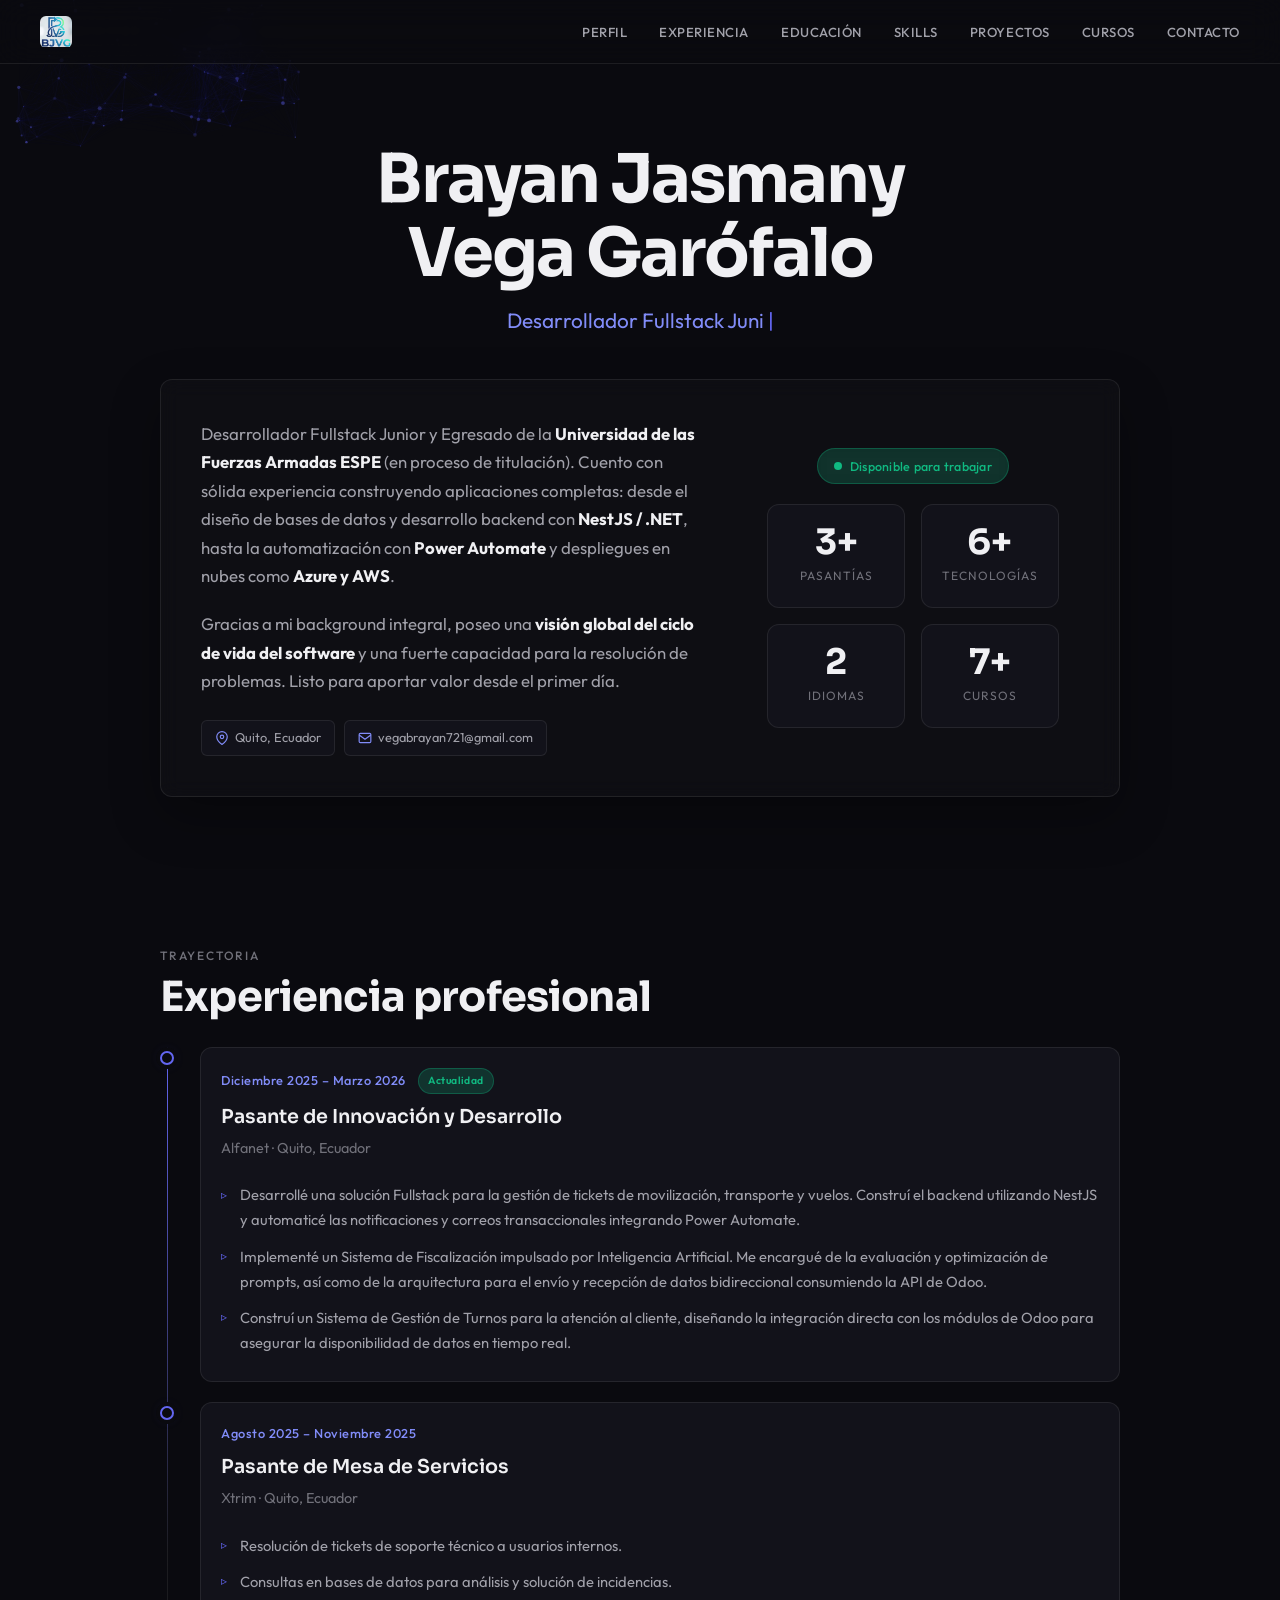
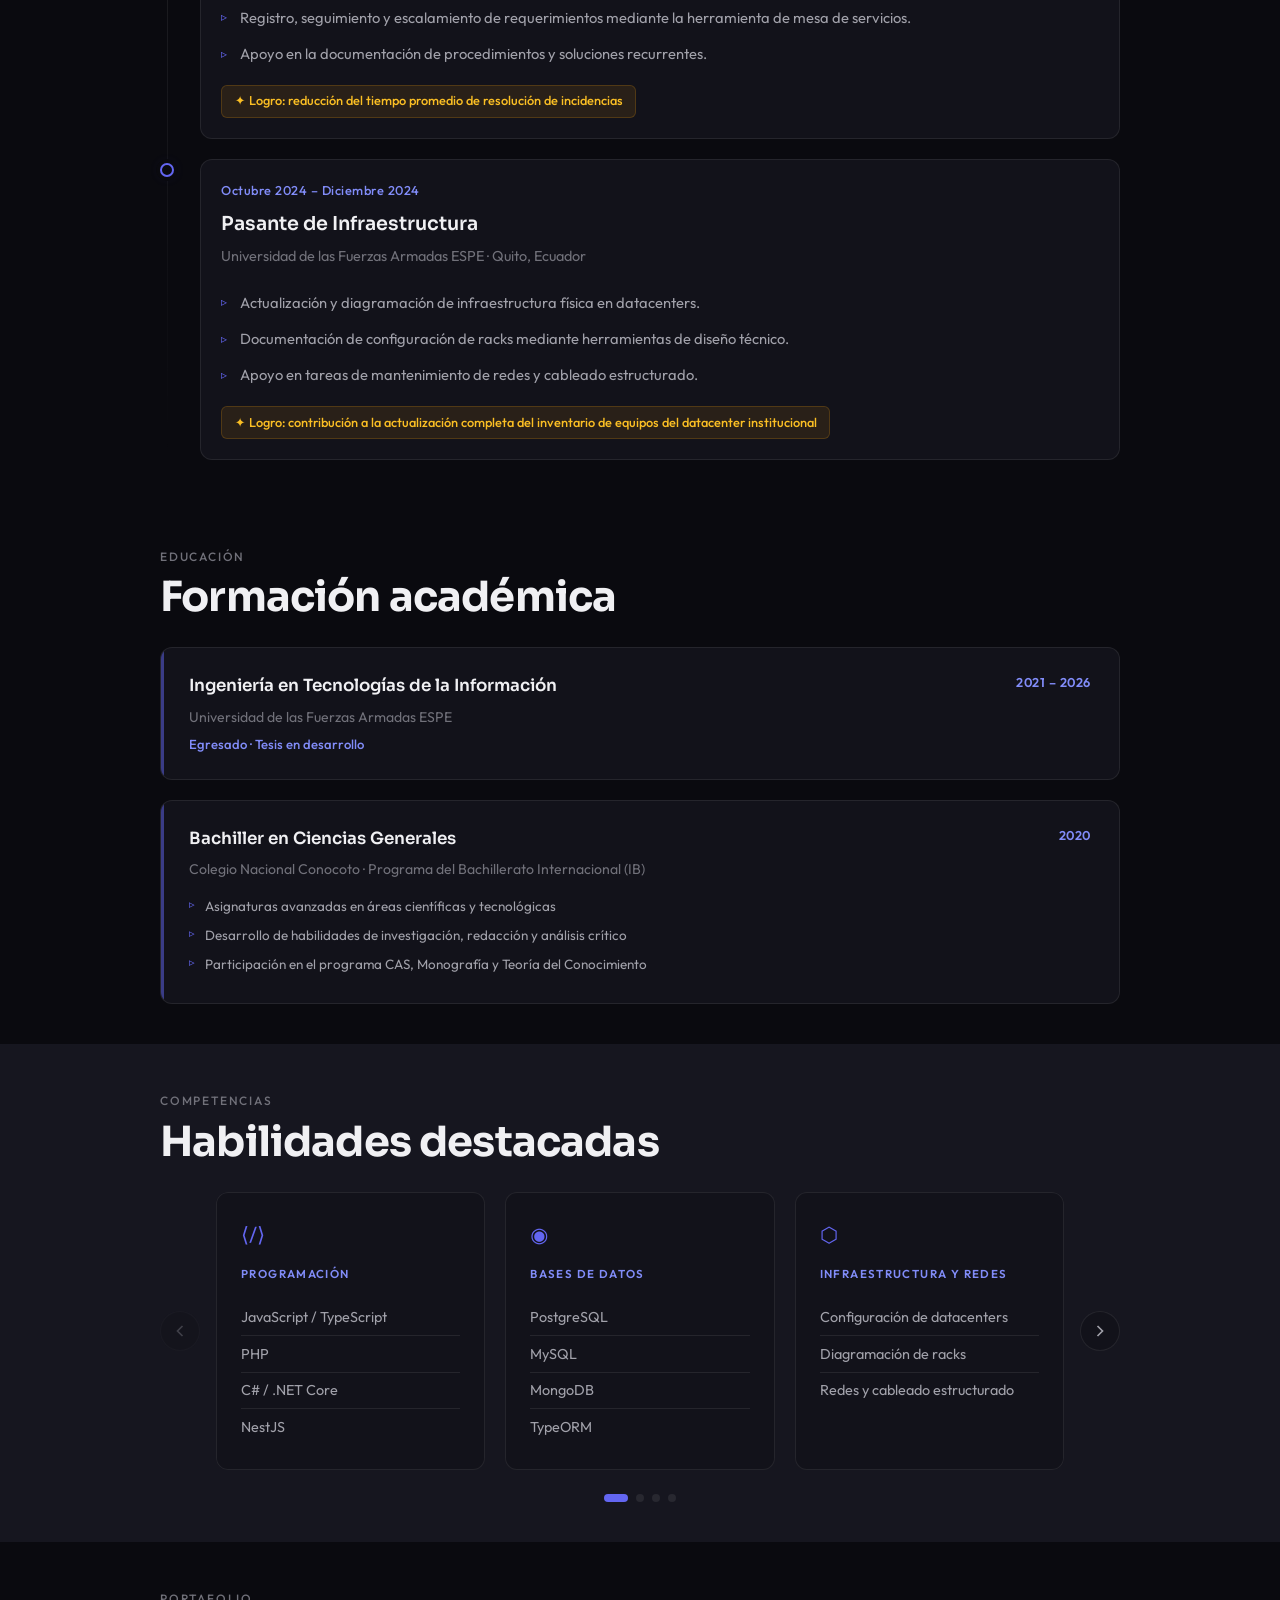
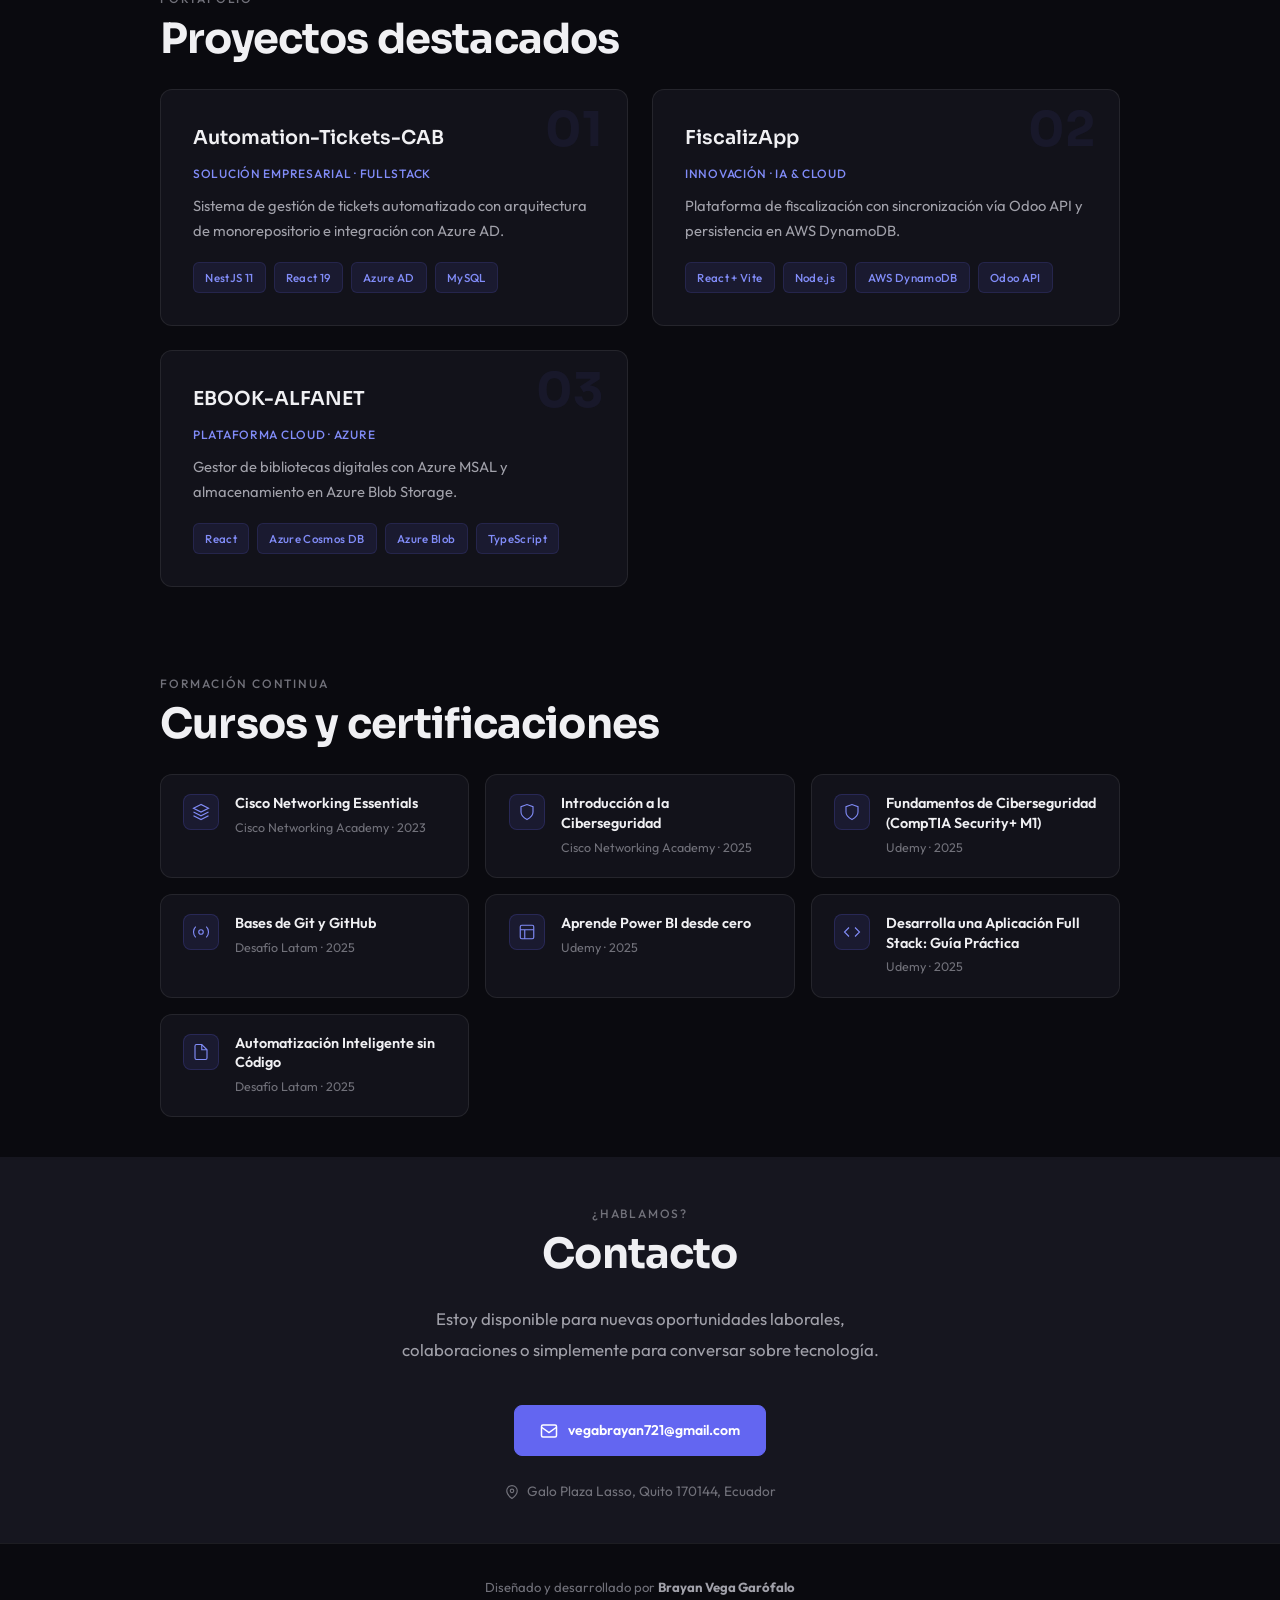
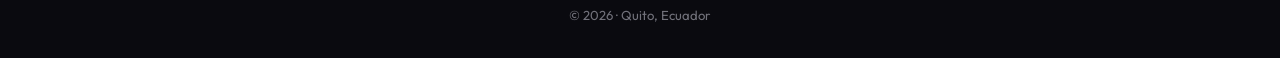
==== index.html @ 55c299a4 "feat: initialize personal portfolio website with project documentation and professional profile" ====
<!DOCTYPE html>
<html lang="es">

<head>
  <meta charset="UTF-8">
  <meta name="viewport" content="width=device-width, initial-scale=1.0">
  <title>Brayan Vega Garófalo — Desarrollador Fullstack</title>
  <meta name="description"
    content="Portfolio profesional de Brayan Vega Garófalo, Desarrollador Fullstack Junior especializado en NestJS, .NET Core, y automatización con IA.">
  <meta property="og:title" content="Brayan Vega Garófalo — Desarrollador Fullstack">
  <meta property="og:description"
    content="Construyo aplicaciones completas: backend, frontend, automatización e integración con IA.">
  <meta property="og:type" content="website">
  <link rel="preconnect" href="https://fonts.googleapis.com">
  <link rel="preconnect" href="https://fonts.gstatic.com" crossorigin>
  <link
    href="https://fonts.googleapis.com/css2?family=Outfit:wght@300;400;500;600;700;800&family=Sora:wght@300;400;500;600;700&display=swap"
    rel="stylesheet">
  <link rel="stylesheet" href="/src/css/style.css">
</head>

<body>

  <!-- CURSOR GLOW -->
  <div class="cursor-glow" id="cursorGlow"></div>

  <!-- NAV -->
  <nav id="mainNav">
    <a class="nav-logo" href="#hero">
      <img src="/img/logo (2).png" alt="Logo BVG" class="logo-img">
    </a>
    <button class="nav-toggle" id="navToggle" aria-label="Menú">
      <span></span><span></span><span></span>
    </button>
    <ul class="nav-links" id="navLinks">
      <li><a href="#sobre">Perfil</a></li>
      <li><a href="#experiencia">Experiencia</a></li>
      <li><a href="#formacion">Educación</a></li>
      <li><a href="#habilidades">Skills</a></li>
      <li><a href="#proyectos">Proyectos</a></li>
      <li><a href="#cursos">Cursos</a></li>
      <li><a href="#contacto">Contacto</a></li>
    </ul>
  </nav>

  <!-- HERO & PERFIL UNIFICADO -->
  <section id="hero">
    <canvas id="heroCanvas"></canvas>
    <div class="container hero-container">
      <div class="hero-header">
        <h1 class="hero-name">
          <span class="hero-line" data-delay="0">Brayan Jasmany</span>
          <span class="hero-line" data-delay="1">Vega Garófalo</span>
        </h1>
        <p class="hero-role">
          <span class="typing-text" id="typingText"></span>
          <span class="typing-cursor">|</span>
        </p>
      </div>

      <div class="hero-content-grid">
        <div class="hero-bio">
          <p>Desarrollador Fullstack Junior y Egresado de la <strong>Universidad de las Fuerzas Armadas ESPE</strong>
            (en proceso de titulación). Cuento con sólida experiencia construyendo aplicaciones completas: desde el
            diseño de bases de datos y desarrollo backend con <strong>NestJS / .NET</strong>, hasta la automatización
            con <strong>Power Automate</strong> y despliegues en nubes como <strong>Azure y AWS</strong>.</p>
          <p>Gracias a mi background integral, poseo una <strong>visión global del ciclo de vida del software</strong> y
            una fuerte capacidad para la resolución de problemas. Listo para aportar valor desde el primer día.</p>

          <div class="info-chips">
            <div class="info-chip">
              <svg width="14" height="14" viewBox="0 0 24 24" fill="none" stroke="currentColor" stroke-width="2">
                <path d="M21 10c0 7-9 13-9 13s-9-6-9-13a9 9 0 0118 0z" />
                <circle cx="12" cy="10" r="3" />
              </svg>
              <span>Quito, Ecuador</span>
            </div>
            <a href="mailto:vegabrayan721@gmail.com" class="info-chip">
              <svg width="14" height="14" viewBox="0 0 24 24" fill="none" stroke="currentColor" stroke-width="2">
                <rect x="2" y="4" width="20" height="16" rx="2" />
                <path d="M22 7l-10 7L2 7" />
              </svg>
              <span>vegabrayan721@gmail.com</span>
            </a>
          </div>
        </div>

        <div class="hero-stats-container">
          <div class="hero-badge">
            <span class="badge-pulse"></span>
            <span class="badge-text">Disponible para trabajar</span>
          </div>
          <div class="hero-stats">
            <div class="stat-card" data-count="3">
              <div class="stat-num">0+</div>
              <div class="stat-lbl">Pasantías</div>
            </div>
            <div class="stat-card" data-count="6">
              <div class="stat-num">0+</div>
              <div class="stat-lbl">Tecnologías</div>
            </div>
            <div class="stat-card" data-count="2">
              <div class="stat-num">0</div>
              <div class="stat-lbl">Idiomas</div>
            </div>
            <div class="stat-card" data-count="7">
              <div class="stat-num">0+</div>
              <div class="stat-lbl">Cursos</div>
            </div>
          </div>
        </div>
      </div>
    </div>
  </section>

  <!-- EXPERIENCIA -->
  <section id="experiencia">
    <div class="container">
      <div class="section-header">
        <p class="section-label">Trayectoria</p>
        <h2 class="section-title">Experiencia profesional</h2>
      </div>
      <div class="timeline">

        <div class="timeline-item">
          <div class="timeline-marker">
            <div class="timeline-dot"></div>
          </div>
          <div class="timeline-content">
            <div class="timeline-header">
              <p class="timeline-period">Diciembre 2025 – Marzo 2026</p>
              <span class="timeline-badge current">Actualidad</span>
            </div>
            <h3 class="timeline-role">Pasante de Innovación y Desarrollo</h3>
            <p class="timeline-company">Alfanet · Quito, Ecuador</p>
            <ul class="timeline-list">
              <li>Desarrollé una solución Fullstack para la gestión de tickets de movilización, transporte y vuelos.
                Construí el backend utilizando NestJS y automaticé las notificaciones y correos transaccionales
                integrando Power Automate.</li>
              <li>Implementé un Sistema de Fiscalización impulsado por Inteligencia Artificial. Me encargué de la
                evaluación y optimización de prompts, así como de la arquitectura para el envío y recepción de datos
                bidireccional consumiendo la API de Odoo.</li>
              <li>Construí un Sistema de Gestión de Turnos para la atención al cliente, diseñando la integración directa
                con los módulos de Odoo para asegurar la disponibilidad de datos en tiempo real.</li>
            </ul>
          </div>
        </div>

        <div class="timeline-item">
          <div class="timeline-marker">
            <div class="timeline-dot"></div>
          </div>
          <div class="timeline-content">
            <div class="timeline-header">
              <p class="timeline-period">Agosto 2025 – Noviembre 2025</p>
            </div>
            <h3 class="timeline-role">Pasante de Mesa de Servicios</h3>
            <p class="timeline-company">Xtrim · Quito, Ecuador</p>
            <ul class="timeline-list">
              <li>Resolución de tickets de soporte técnico a usuarios internos.</li>
              <li>Consultas en bases de datos para análisis y solución de incidencias.</li>
              <li>Registro, seguimiento y escalamiento de requerimientos mediante la herramienta de mesa de servicios.
              </li>
              <li>Apoyo en la documentación de procedimientos y soluciones recurrentes.</li>
            </ul>
            <span class="badge-logro">✦ Logro: reducción del tiempo promedio de resolución de incidencias</span>
          </div>
        </div>

        <div class="timeline-item">
          <div class="timeline-marker">
            <div class="timeline-dot"></div>
          </div>
          <div class="timeline-content">
            <div class="timeline-header">
              <p class="timeline-period">Octubre 2024 – Diciembre 2024</p>
            </div>
            <h3 class="timeline-role">Pasante de Infraestructura</h3>
            <p class="timeline-company">Universidad de las Fuerzas Armadas ESPE · Quito, Ecuador</p>
            <ul class="timeline-list">
              <li>Actualización y diagramación de infraestructura física en datacenters.</li>
              <li>Documentación de configuración de racks mediante herramientas de diseño técnico.</li>
              <li>Apoyo en tareas de mantenimiento de redes y cableado estructurado.</li>
            </ul>
            <span class="badge-logro">✦ Logro: contribución a la actualización completa del inventario de equipos del
              datacenter institucional</span>
          </div>
        </div>

      </div>
    </div>
  </section>

  <!-- FORMACIÓN ACADÉMICA -->
  <section id="formacion">
    <div class="container">
      <div class="section-header">
        <p class="section-label">Educación</p>
        <h2 class="section-title">Formación académica</h2>
      </div>
      <div class="edu-cards">
        <div class="edu-card">
          <div class="edu-card-accent"></div>
          <div class="edu-info">
            <p class="edu-degree">Ingeniería en Tecnologías de la Información</p>
            <p class="edu-institution">Universidad de las Fuerzas Armadas ESPE</p>
            <p class="edu-detail">Egresado · Tesis en desarrollo</p>
          </div>
          <span class="edu-year">2021 – 2026</span>
        </div>
        <div class="edu-card">
          <div class="edu-card-accent"></div>
          <div class="edu-info">
            <p class="edu-degree">Bachiller en Ciencias Generales</p>
            <p class="edu-institution">Colegio Nacional Conocoto · Programa del Bachillerato Internacional (IB)</p>
            <ul class="edu-highlights">
              <li>Asignaturas avanzadas en áreas científicas y tecnológicas</li>
              <li>Desarrollo de habilidades de investigación, redacción y análisis crítico</li>
              <li>Participación en el programa CAS, Monografía y Teoría del Conocimiento</li>
            </ul>
          </div>
          <span class="edu-year">2020</span>
        </div>
      </div>
    </div>
  </section>

  <!-- HABILIDADES -->
  <section id="habilidades">
    <div class="container">
      <div class="section-header">
        <p class="section-label">Competencias</p>
        <h2 class="section-title">Habilidades destacadas</h2>
      </div>
      <div class="carousel-wrapper">
        <button class="carousel-btn prev" id="skillsPrev" aria-label="Anterior">
          <svg width="20" height="20" viewBox="0 0 24 24" fill="none" stroke="currentColor" stroke-width="2">
            <path d="M15 18l-6-6 6-6" />
          </svg>
        </button>
        <div class="carousel-viewport" id="skillsCarousel">
          <div class="carousel-track" id="skillsTrack">
            <div class="skill-group">
              <div class="skill-group-icon">⟨/⟩</div>
              <p class="skill-group-title">Programación</p>
              <ul class="skill-items">
                <li>JavaScript / TypeScript</li>
                <li>PHP</li>
                <li>C# / .NET Core</li>
                <li>NestJS</li>
              </ul>
            </div>
            <div class="skill-group">
              <div class="skill-group-icon">◉</div>
              <p class="skill-group-title">Bases de datos</p>
              <ul class="skill-items">
                <li>PostgreSQL</li>
                <li>MySQL</li>
                <li>MongoDB</li>
                <li>TypeORM</li>
              </ul>
            </div>
            <div class="skill-group">
              <div class="skill-group-icon">⬡</div>
              <p class="skill-group-title">Infraestructura y redes</p>
              <ul class="skill-items">
                <li>Configuración de datacenters</li>
                <li>Diagramación de racks</li>
                <li>Redes y cableado estructurado</li>
              </ul>
            </div>
            <div class="skill-group">
              <div class="skill-group-icon">☁</div>
              <p class="skill-group-title">DevOps & Cloud</p>
              <ul class="skill-items">
                <li>Docker / Docker Compose</li>
                <li>Cloud (AWS / Azure)</li>
                <li>CI/CD & Git / GitHub</li>
              </ul>
            </div>
            <div class="skill-group">
              <div class="skill-group-icon">🛡</div>
              <p class="skill-group-title">Ciberseguridad</p>
              <ul class="skill-items">
                <li>Seguridad en redes</li>
                <li>Desarrollo seguro</li>
                <li>CompTIA Security+ (en curso)</li>
              </ul>
            </div>
            <div class="skill-group">
              <div class="skill-group-icon">★</div>
              <p class="skill-group-title">Habilidades blandas</p>
              <ul class="skill-items">
                <li>Pensamiento analítico</li>
                <li>Comunicación efectiva</li>
                <li>Aprendizaje autónomo</li>
                <li>Orientación a resultados</li>
              </ul>
            </div>
          </div>
        </div>
        <button class="carousel-btn next" id="skillsNext" aria-label="Siguiente">
          <svg width="20" height="20" viewBox="0 0 24 24" fill="none" stroke="currentColor" stroke-width="2">
            <path d="M9 18l6-6-6-6" />
          </svg>
        </button>
      </div>
      <div class="carousel-dots" id="skillsDots"></div>
    </div>
  </section>

  <!-- PROYECTOS -->
  <section id="proyectos">
    <div class="container">
      <div class="section-header">
        <p class="section-label">Portafolio</p>
        <h2 class="section-title">Proyectos destacados</h2>
      </div>
      <div class="projects-grid">
        <!-- Automation-Tickets-CAB -->
        <div class="project-card">
          <div class="project-card-glow"></div>
          <div class="project-number">01</div>
          <h3 class="project-title">Automation-Tickets-CAB</h3>
          <p class="project-type">Solución Empresarial · Fullstack</p>
          <p class="project-desc">Sistema de gestión de tickets automatizado con arquitectura de monorepositorio e
            integración con Azure AD.</p>
          <div class="tech-tags">
            <span class="tech-tag">NestJS 11</span>
            <span class="tech-tag">React 19</span>
            <span class="tech-tag">Azure AD</span>
            <span class="tech-tag">MySQL</span>
          </div>
        </div>

        <!-- FiscalizApp -->
        <div class="project-card">
          <div class="project-card-glow"></div>
          <div class="project-number">02</div>
          <h3 class="project-title">FiscalizApp</h3>
          <p class="project-type">Innovación · IA & Cloud</p>
          <p class="project-desc">Plataforma de fiscalización con sincronización vía Odoo API y persistencia en AWS
            DynamoDB.</p>
          <div class="tech-tags">
            <span class="tech-tag">React + Vite</span>
            <span class="tech-tag">Node.js</span>
            <span class="tech-tag">AWS DynamoDB</span>
            <span class="tech-tag">Odoo API</span>
          </div>
        </div>

        <!-- EBOOK-ALFANET -->
        <div class="project-card">
          <div class="project-card-glow"></div>
          <div class="project-number">03</div>
          <h3 class="project-title">EBOOK-ALFANET</h3>
          <p class="project-type">Plataforma Cloud · Azure</p>
          <p class="project-desc">Gestor de bibliotecas digitales con Azure MSAL y almacenamiento en Azure Blob Storage.
          </p>
          <div class="tech-tags">
            <span class="tech-tag">React</span>
            <span class="tech-tag">Azure Cosmos DB</span>
            <span class="tech-tag">Azure Blob</span>
            <span class="tech-tag">TypeScript</span>
          </div>
        </div>
      </div>
    </div>
  </section>

  <!-- CURSOS -->
  <section id="cursos">
    <div class="container">
      <div class="section-header">
        <p class="section-label">Formación continua</p>
        <h2 class="section-title">Cursos y certificaciones</h2>
      </div>
      <div class="cursos-grid">
        <div class="curso-card"
          data-pdf="/Certificados/Networking_Essentials_certificate_bjvega4-espe-edu-ec_f63409ac-ecbd-4458-8830-0b53fefdffb4 (1).pdf">
          <div class="curso-icon"><svg viewBox="0 0 24 24" fill="none" stroke="currentColor" stroke-width="1.5">
              <path d="M12 2L2 7l10 5 10-5-10-5zM2 17l10 5 10-5M2 12l10 5 10-5" />
            </svg></div>
          <div>
            <p class="curso-name">Cisco Networking Essentials</p>
            <p class="curso-org">Cisco Networking Academy · 2023</p>
          </div>
        </div>
        <div class="curso-card"
          data-pdf="/Certificados/_certificate_vegabrayan721-gmail-com_1da336fd-53ec-43a0-b3c5-1a64ac57f75f (1).pdf">
          <div class="curso-icon"><svg viewBox="0 0 24 24" fill="none" stroke="currentColor" stroke-width="1.5">
              <path d="M12 22s8-4 8-10V5l-8-3-8 3v7c0 6 8 10 8 10z" />
            </svg></div>
          <div>
            <p class="curso-name">Introducción a la Ciberseguridad</p>
            <p class="curso-org">Cisco Networking Academy · 2025</p>
          </div>
        </div>
        <div class="curso-card" data-pdf="/Certificados/Ciberseguridad-CompTIA.pdf">
          <div class="curso-icon"><svg viewBox="0 0 24 24" fill="none" stroke="currentColor" stroke-width="1.5">
              <path d="M12 22s8-4 8-10V5l-8-3-8 3v7c0 6 8 10 8 10z" />
            </svg></div>
          <div>
            <p class="curso-name">Fundamentos de Ciberseguridad (CompTIA Security+ M1)</p>
            <p class="curso-org">Udemy · 2025</p>
          </div>
        </div>
        <div class="curso-card" data-pdf="/Certificados/BasesDeGit_Vega_Brayan.pdf">
          <div class="curso-icon"><svg viewBox="0 0 24 24" fill="none" stroke="currentColor" stroke-width="1.5">
              <circle cx="12" cy="12" r="3" />
              <path d="M19.07 4.93a10 10 0 010 14.14M4.93 4.93a10 10 0 000 14.14" />
            </svg></div>
          <div>
            <p class="curso-name">Bases de Git y GitHub</p>
            <p class="curso-org">Desafío Latam · 2025</p>
          </div>
        </div>
        <div class="curso-card" data-pdf="/Certificados/AprendePowerBI_Vega_Brayan.pdf">
          <div class="curso-icon"><svg viewBox="0 0 24 24" fill="none" stroke="currentColor" stroke-width="1.5">
              <rect x="3" y="3" width="18" height="18" rx="2" />
              <path d="M3 9h18M9 21V9" />
            </svg></div>
          <div>
            <p class="curso-name">Aprende Power BI desde cero</p>
            <p class="curso-org">Udemy · 2025</p>
          </div>
        </div>
        <div class="curso-card" data-pdf="/Certificados/DesarrollaunaaplicaciónFullStacklaguíapráctica_Vega_Brayan.pdf">
          <div class="curso-icon"><svg viewBox="0 0 24 24" fill="none" stroke="currentColor" stroke-width="1.5">
              <polyline points="16 18 22 12 16 6" />
              <polyline points="8 6 2 12 8 18" />
            </svg></div>
          <div>
            <p class="curso-name">Desarrolla una Aplicación Full Stack: Guía Práctica</p>
            <p class="curso-org">Udemy · 2025</p>
          </div>
        </div>
        <div class="curso-card" data-pdf="/Certificados/AutomatizaciónInteligentesinCódigo_Vega_Brayan.pdf">
          <div class="curso-icon"><svg viewBox="0 0 24 24" fill="none" stroke="currentColor" stroke-width="1.5">
              <path d="M13 2H6a2 2 0 00-2 2v16a2 2 0 002 2h12a2 2 0 002-2V9z" />
              <polyline points="13 2 13 9 20 9" />
            </svg></div>
          <div>
            <p class="curso-name">Automatización Inteligente sin Código</p>
            <p class="curso-org">Desafío Latam · 2025</p>
          </div>
        </div>
      </div>
    </div>
  </section>

  <!-- CONTACTO -->
  <section id="contacto">
    <div class="container">
      <div class="section-header center">
        <p class="section-label">¿Hablamos?</p>
        <h2 class="section-title">Contacto</h2>
      </div>
      <p class="contact-intro">Estoy disponible para nuevas oportunidades laborales, colaboraciones o simplemente para
        conversar sobre tecnología.</p>
      <div class="contact-links">
        <a href="mailto:vegabrayan721@gmail.com" class="contact-btn primary" id="contact-email">
          <svg width="18" height="18" viewBox="0 0 24 24" fill="none" stroke="currentColor" stroke-width="2">
            <rect x="2" y="4" width="20" height="16" rx="2" />
            <path d="M22 7l-10 7L2 7" />
          </svg>
          <span>vegabrayan721@gmail.com</span>
        </a>
        </a>
      </div>
      <div class="contact-location">
        <svg width="14" height="14" viewBox="0 0 24 24" fill="none" stroke="currentColor" stroke-width="2">
          <path d="M21 10c0 7-9 13-9 13s-9-6-9-13a9 9 0 0118 0z" />
          <circle cx="12" cy="10" r="3" />
        </svg>
        <span>Galo Plaza Lasso, Quito 170144, Ecuador</span>
      </div>
    </div>
  </section>

  <footer>
    <div class="footer-content">
      <p>Diseñado y desarrollado por <strong>Brayan Vega Garófalo</strong></p>
      <p class="footer-year">© 2026 · Quito, Ecuador</p>
    </div>
  </footer>

  <!-- MODAL CERTIFICADO -->
  <div id="certModal" class="modal">
    <div class="modal-content">
      <span class="close-modal">&times;</span>
      <iframe id="certFrame" src="" frameborder="0"></iframe>
    </div>
  </div>

  <script type="module" src="/src/js/main.js"></script>
</body>

</html>
---- src/css/style.css ----
/* ── RESET & VARIABLES ── */
*,*::before,*::after{box-sizing:border-box;margin:0;padding:0}
:root{
  --bg:#0a0a0f;--bg-card:#12121a;--bg-card-hover:#1a1a2e;
  --surface:#16161f;--border:rgba(255,255,255,0.08);
  --text:#f0f0f3;--text-muted:#a1a1aa;--text-dim:#71717a;
  --accent:#6366f1;--accent-light:#818cf8;--accent-glow:rgba(99,102,241,0.15);
  --gold:#f59e0b;--gold-light:#fbbf24;
  --green:#10b981;--green-glow:rgba(16,185,129,0.2);
  --font-display:'Sora',sans-serif;
  --font-body:'Outfit',system-ui,sans-serif;
  --ease:cubic-bezier(0.4,0,0.2,1);
  --radius:12px;--radius-sm:8px;--radius-xs:6px;
}
html{scroll-behavior:smooth}
body{font-family:var(--font-body);background:var(--bg);color:var(--text);font-size:16px;line-height:1.7;overflow-x:hidden;font-weight:400}

/* ── CURSOR GLOW ── */
.cursor-glow{position:fixed;width:600px;height:600px;border-radius:50%;background:radial-gradient(circle,var(--accent-glow) 0%,transparent 70%);pointer-events:none;z-index:0;transform:translate(-50%,-50%);opacity:0;transition:opacity .4s var(--ease)}
body:hover .cursor-glow{opacity:1}

/* ── NAV ── */
nav{position:fixed;top:0;left:0;right:0;z-index:100;display:flex;align-items:center;justify-content:space-between;padding:0 2.5rem;height:64px;background:rgba(10,10,15,0.6);backdrop-filter:blur(16px);border-bottom:1px solid var(--border);transition:all .3s var(--ease)}
nav.scrolled{height:52px;background:rgba(10,10,15,0.9)}
.nav-logo{display:flex;align-items:center;gap:6px;text-decoration:none}
.logo-text{font-family:var(--font-display);font-size:1.2rem;font-weight:700;color:var(--text);letter-spacing:-0.02em}
.logo-img{height:32px;width:auto;border-radius:var(--radius-xs);object-fit:contain}
.nav-links{display:flex;gap:2rem;list-style:none}
.nav-links a{color:var(--text-muted);text-decoration:none;font-size:.82rem;font-weight:500;letter-spacing:.04em;text-transform:uppercase;transition:color .2s;position:relative}
.nav-links a::after{content:'';position:absolute;bottom:-4px;left:0;width:0;height:2px;background:var(--accent);transition:width .3s var(--ease)}
.nav-links a:hover,.nav-links a.active{color:var(--text)}
.nav-links a.active::after,.nav-links a:hover::after{width:100%}

/* ── NAV TOGGLE (mobile) ── */
.nav-toggle{display:none;flex-direction:column;gap:5px;background:none;border:none;cursor:pointer;padding:4px;z-index:101}
.nav-toggle span{display:block;width:22px;height:2px;background:var(--text);border-radius:2px;transition:all .3s var(--ease)}
.nav-toggle.open span:nth-child(1){transform:rotate(45deg) translate(5px,5px)}
.nav-toggle.open span:nth-child(2){opacity:0}
.nav-toggle.open span:nth-child(3){transform:rotate(-45deg) translate(5px,-5px)}

/* ── HERO UNIFICADO ── */
#hero{min-height:100vh;display:flex;align-items:center;justify-content:center;position:relative;overflow:hidden;padding:100px 2rem 60px}
#heroCanvas{position:absolute;inset:0;z-index:0}
.hero-container{position:relative;z-index:1;display:flex;flex-direction:column;gap:2.5rem;width:100%;max-width:1000px}
.hero-header{text-align:center}
.hero-name-wrapper{display:flex;align-items:center;justify-content:center;gap:1.5rem;margin-bottom:1rem;flex-wrap:wrap}
.hero-name{font-family:var(--font-display);font-size:clamp(2.4rem,6vw,4.2rem);font-weight:700;color:var(--text);line-height:1.1;margin-bottom:0;letter-spacing:-0.03em}
.hero-line{display:block;opacity:0;transform:translateY(20px);animation:fadeUp .8s var(--ease) forwards}
.hero-line[data-delay="1"]{animation-delay:.15s}
@keyframes fadeUp{to{opacity:1;transform:translateY(0)}}
.hero-role{font-size:clamp(1rem,2.5vw,1.3rem);color:var(--accent-light);font-weight:400;margin-bottom:0;min-height:1.6em}
.typing-cursor{animation:blink 1s step-end infinite;color:var(--accent)}
@keyframes blink{50%{opacity:0}}

.hero-content-grid{display:grid;grid-template-columns:1.2fr .8fr;gap:3rem;text-align:left;align-items:center;background:rgba(255,255,255,0.02);padding:2.5rem;border-radius:var(--radius);border:1px solid var(--border);backdrop-filter:blur(10px);box-shadow:0 20px 50px rgba(0,0,0,0.3)}
.hero-bio p{color:var(--text-muted);margin-bottom:1.2rem;font-size:1.05rem;line-height:1.7}
.hero-bio strong{color:var(--text)}
.hero-stats{display:grid;grid-template-columns:1fr 1fr;gap:1rem}
.hero-footer{display:flex;align-items:center;justify-content:flex-start;gap:2rem;flex-wrap:wrap;margin-top:1.5rem}
.hero-actions{display:flex;gap:1rem;align-items:center}
.hero-name{font-family:var(--font-display);font-size:clamp(2.4rem,6vw,4.2rem);font-weight:700;color:var(--text);line-height:1.1;margin-bottom:.8rem;letter-spacing:-0.03em}

.hero-badge{display:inline-flex;align-items:center;gap:8px;padding:.4rem 1rem;background:var(--green-glow);border:1px solid rgba(16,185,129,0.3);border-radius:999px;backdrop-filter:blur(8px)}
.hero-stats-container{display:flex;flex-direction:column;gap:1.2rem;align-items:center}
.badge-pulse{width:8px;height:8px;border-radius:50%;background:var(--green);animation:pulse-dot 2s ease infinite}
.badge-text{font-size:.78rem;color:var(--green);font-weight:500;letter-spacing:.02em}

/* ── BUTTONS ── */
.btn{display:inline-flex;align-items:center;gap:8px;padding:.75rem 1.8rem;font-size:.9rem;font-weight:600;text-decoration:none;border-radius:var(--radius-xs);transition:all .3s var(--ease);letter-spacing:.02em;cursor:pointer;border:none}
.btn-primary{background:var(--accent);color:#fff;box-shadow:0 0 20px var(--accent-glow)}
.btn-primary:hover{background:var(--accent-light);transform:translateY(-2px);box-shadow:0 8px 30px rgba(99,102,241,0.3)}
.btn-ghost{background:transparent;color:var(--text-muted);border:1px solid var(--border)}
.btn-ghost:hover{border-color:var(--accent);color:var(--text);background:var(--accent-glow)}

/* ── SCROLL INDICATOR ── */
.hero-scroll-indicator{display:flex;flex-direction:column;align-items:center;gap:8px;animation:float 3s ease-in-out infinite}
.hero-scroll-indicator span{font-size:.7rem;color:var(--text-dim);text-transform:uppercase;letter-spacing:.15em}
.scroll-line{width:1px;height:32px;background:linear-gradient(to bottom,var(--accent),transparent)}
@keyframes float{0%,100%{transform:translateY(0)}50%{transform:translateY(8px)}}

/* ── SECTIONS ── */
section{padding:2.5rem 2rem}
.container{max-width:960px;margin:0 auto}
.section-header{margin-bottom:1.5rem;position:relative}
.section-header.center{text-align:center}
.section-number{font-family:var(--font-display);font-size:.75rem;color:var(--accent);font-weight:600;letter-spacing:.1em}
.section-label{font-size:.75rem;letter-spacing:.15em;text-transform:uppercase;color:var(--text-dim);font-weight:500;margin:.4rem 0}
.section-title{font-family:var(--font-display);font-size:clamp(1.8rem,4vw,2.6rem);color:var(--text);letter-spacing:-0.02em;line-height:1.2}

/* ── SOBRE MÍ (Unified into Hero) ── */
.info-chips{display:flex;gap:1.5rem;margin-top:1.5rem;flex-wrap:wrap}
.info-chip{display:flex;align-items:center;gap:8px;color:var(--text-dim);font-size:.85rem}
.stat-card{background:var(--bg-card);border:1px solid var(--border);border-radius:var(--radius);padding:1.25rem;text-align:center;transition:all .4s var(--ease);position:relative;overflow:hidden}
.stat-card::before{content:'';position:absolute;inset:0;background:linear-gradient(135deg,var(--accent-glow),transparent);opacity:0;transition:opacity .4s var(--ease)}
.stat-card:hover{border-color:rgba(99,102,241,0.3);transform:translateY(-4px)}.stat-card:hover::before{opacity:1}
.stat-num{font-family:var(--font-display);font-size:2.2rem;color:var(--text);font-weight:700;line-height:1;position:relative}
.stat-lbl{font-size:.75rem;color:var(--text-dim);letter-spacing:.08em;text-transform:uppercase;margin-top:.4rem;position:relative}

/* ── EXPERIENCIA ── */
.timeline{position:relative;padding-left:2.5rem}
.timeline::before{content:'';position:absolute;left:7px;top:0;bottom:0;width:1px;background:linear-gradient(to bottom,var(--accent),var(--border),transparent)}
.timeline-item{position:relative;margin-bottom:1.25rem}
.timeline-item:last-child{margin-bottom:0}
.timeline-marker{position:absolute;left:-2.5rem;top:4px}
.timeline-dot{width:14px;height:14px;border-radius:50%;background:var(--bg);border:2px solid var(--accent);box-shadow:0 0 0 4px var(--bg),0 0 12px var(--accent-glow);transition:all .3s var(--ease)}
.timeline-item:hover .timeline-dot{background:var(--accent);box-shadow:0 0 0 4px var(--bg),0 0 20px var(--accent-glow)}
.timeline-content{background:var(--bg-card);border:1px solid var(--border);border-radius:var(--radius);padding:1.25rem;transition:all .4s var(--ease)}
.timeline-content:hover{border-color:rgba(99,102,241,0.2);background:var(--bg-card-hover)}
.timeline-header{display:flex;align-items:center;gap:.75rem;margin-bottom:.4rem;flex-wrap:wrap}
.timeline-period{font-size:.8rem;color:var(--accent-light);font-weight:500;letter-spacing:.04em}
.timeline-badge{font-size:.65rem;padding:.2rem .6rem;border-radius:999px;font-weight:600;letter-spacing:.04em}
.timeline-badge.current{background:var(--green-glow);color:var(--green);border:1px solid rgba(16,185,129,0.3)}
.timeline-role{font-family:var(--font-display);font-size:1.2rem;color:var(--text);margin-bottom:.2rem;font-weight:600}
.timeline-company{font-size:.9rem;color:var(--text-dim);margin-bottom:1rem}
.timeline-list{list-style:none;padding:0}
.timeline-list li{font-size:.92rem;color:var(--text-muted);padding:.35rem 0 .35rem 1.2rem;position:relative}
.timeline-list li::before{content:'▹';position:absolute;left:0;color:var(--accent);font-size:.75rem;top:.5rem}
.badge-logro{display:inline-block;margin-top:.8rem;background:rgba(245,158,11,0.1);color:var(--gold-light);border:1px solid rgba(245,158,11,0.2);font-size:.8rem;padding:.3rem .8rem;border-radius:var(--radius-xs);font-weight:500}

/* ── PROYECTOS ── */
.projects-grid{display:grid;grid-template-columns:repeat(auto-fit,minmax(380px,1fr));gap:1.5rem}
.project-card{background:var(--bg-card);border:1px solid var(--border);border-radius:var(--radius);padding:2rem;position:relative;overflow:hidden;transition:all .4s var(--ease)}
.project-card-glow{position:absolute;inset:0;background:radial-gradient(circle at var(--mouse-x,50%) var(--mouse-y,50%),var(--accent-glow),transparent 60%);opacity:0;transition:opacity .4s var(--ease)}
.project-card:hover .project-card-glow{opacity:1}
.project-card:hover{border-color:rgba(99,102,241,0.3);transform:translateY(-4px)}
.project-number{font-family:var(--font-display);font-size:3rem;font-weight:700;color:rgba(99,102,241,0.08);position:absolute;top:1rem;right:1.5rem;line-height:1}
.project-title{font-family:var(--font-display);font-size:1.2rem;color:var(--text);margin-bottom:.6rem;font-weight:600;position:relative}
.project-desc{font-size:.92rem;color:var(--text-muted);margin-bottom:1.2rem;line-height:1.7;position:relative}
.tech-tags{display:flex;flex-wrap:wrap;gap:.5rem;position:relative}
.tech-tag{font-size:.72rem;background:rgba(99,102,241,0.1);color:var(--accent-light);padding:.3rem .7rem;border-radius:var(--radius-xs);letter-spacing:.03em;font-weight:500;border:1px solid rgba(99,102,241,0.15);transition:all .3s var(--ease)}
.tech-tag:hover{background:rgba(99,102,241,0.2);border-color:rgba(99,102,241,0.4)}

/* ── HABILIDADES (CAROUSEL) ── */
#habilidades{background:var(--surface)}
.carousel-wrapper{position:relative;display:flex;align-items:center;gap:1rem}
.carousel-viewport{overflow:hidden;flex:1;border-radius:var(--radius)}
.carousel-track{display:flex;transition:transform .5s var(--ease);gap:1.25rem}
.carousel-track .skill-group{min-width:calc(33.333% - 0.84rem);flex-shrink:0}
.skill-group{background:var(--bg-card);border:1px solid var(--border);border-radius:var(--radius);padding:1.5rem;transition:all .4s var(--ease)}
.skill-group:hover{border-color:rgba(99,102,241,0.3);transform:translateY(-2px)}
.skill-group-icon{font-size:1.3rem;margin-bottom:.75rem;display:block;color:var(--accent)}
.skill-group-title{font-size:.72rem;letter-spacing:.12em;text-transform:uppercase;color:var(--accent-light);font-weight:600;margin-bottom:1rem}
.skill-items{list-style:none}
.skill-items li{font-size:.9rem;color:var(--text-muted);padding:.35rem 0;border-bottom:1px solid var(--border);transition:color .2s}
.skill-items li:last-child{border-bottom:none}
.skill-items li:hover{color:var(--text)}
.carousel-btn{width:40px;height:40px;border-radius:50%;border:1px solid var(--border);background:var(--bg-card);color:var(--text-muted);display:flex;align-items:center;justify-content:center;cursor:pointer;flex-shrink:0;transition:all .3s var(--ease);z-index:2}
.carousel-btn:hover{border-color:var(--accent);color:var(--text);background:var(--accent-glow)}
.carousel-btn:disabled{opacity:.3;cursor:default;pointer-events:none}
.carousel-dots{display:flex;justify-content:center;gap:.5rem;margin-top:1.5rem}
.carousel-dot{width:8px;height:8px;border-radius:50%;background:var(--border);border:none;cursor:pointer;transition:all .3s var(--ease);padding:0}
.carousel-dot.active{background:var(--accent);width:24px;border-radius:4px}

/* ── CURSOS ── */
.cursos-grid{display:grid;grid-template-columns:repeat(auto-fit,minmax(280px,1fr));gap:1rem}
.curso-card{background:var(--bg-card);border:1px solid var(--border);border-radius:var(--radius);padding:1.2rem 1.4rem;display:flex;align-items:flex-start;gap:1rem;transition:all .4s var(--ease)}
.curso-card:hover{border-color:rgba(99,102,241,0.3);transform:translateX(4px)}
.curso-icon{width:36px;height:36px;background:rgba(99,102,241,0.1);border:1px solid rgba(99,102,241,0.2);border-radius:var(--radius-sm);flex-shrink:0;display:flex;align-items:center;justify-content:center;color:var(--accent-light)}
.curso-icon svg{width:18px;height:18px}
.curso-name{font-size:.9rem;color:var(--text);font-weight:600;line-height:1.35;margin-bottom:.2rem}
.curso-org{font-size:.78rem;color:var(--text-dim)}

/* ── FORMACIÓN ── */
.edu-cards{display:grid;gap:1.25rem}
.edu-card{background:var(--bg-card);border:1px solid var(--border);border-radius:var(--radius);padding:1.5rem 1.75rem;display:flex;align-items:flex-start;gap:1rem;position:relative;overflow:hidden;transition:all .4s var(--ease)}
.edu-card:hover{border-color:rgba(99,102,241,0.3)}
.edu-card-accent{position:absolute;left:0;top:0;bottom:0;width:3px;background:var(--accent);opacity:.5;transition:opacity .3s}
.edu-card:hover .edu-card-accent{opacity:1}
.edu-info{flex:1}
.edu-degree{font-family:var(--font-display);font-size:1.05rem;color:var(--text);margin-bottom:.3rem;font-weight:600}
.edu-institution{font-size:.88rem;color:var(--text-dim)}
.edu-year{font-size:.8rem;color:var(--accent-light);font-weight:600;white-space:nowrap;letter-spacing:.04em}

/* ── INFO CHIPS (perfil) ── */
.info-chips{display:flex;flex-wrap:wrap;gap:.6rem;margin-top:1.5rem}
.info-chip{display:inline-flex;align-items:center;gap:6px;padding:.4rem .8rem;background:var(--bg-card);border:1px solid var(--border);border-radius:var(--radius-xs);font-size:.8rem;color:var(--text-muted);text-decoration:none;transition:all .3s var(--ease)}
.info-chip:hover{border-color:var(--accent);color:var(--text);background:var(--bg-card-hover)}
.info-chip svg{color:var(--accent-light);flex-shrink:0}

/* ── EDU EXTRAS ── */
.edu-detail{font-size:.82rem;color:var(--accent-light);margin-top:.2rem;font-weight:500}
.edu-highlights{list-style:none;margin-top:.6rem;padding:0}
.edu-highlights li{font-size:.84rem;color:var(--text-muted);padding:.2rem 0 .2rem 1rem;position:relative}
.edu-highlights li::before{content:'▹';position:absolute;left:0;color:var(--accent);font-size:.7rem}

/* ── PROJECT EXTRAS ── */
.project-type{font-size:.75rem;color:var(--accent-light);text-transform:uppercase;letter-spacing:.06em;font-weight:500;margin-bottom:.5rem;position:relative}
.project-highlights{list-style:none;padding:0;margin-bottom:1rem;position:relative}
.project-highlights li{font-size:.85rem;color:var(--text-muted);padding:.25rem 0 .25rem 1rem;position:relative}
.project-highlights li::before{content:'▹';position:absolute;left:0;color:var(--accent);font-size:.7rem}

/* ── HOBBIES ── */
.hobbies-grid{display:grid;grid-template-columns:repeat(auto-fit,minmax(160px,1fr));gap:1rem}
.hobby-card{background:var(--bg-card);border:1px solid var(--border);border-radius:var(--radius);padding:1.75rem 1rem;text-align:center;transition:all .4s var(--ease)}
.hobby-card:hover{border-color:rgba(99,102,241,0.3);transform:translateY(-4px)}
.hobby-icon{font-size:2rem;margin-bottom:.6rem;display:block}
.hobby-name{font-size:.88rem;color:var(--text);font-weight:500}

/* ── CONTACTO ── */
#contacto{background:var(--surface)}
.contact-intro{color:var(--text-muted);max-width:480px;margin:0 auto 2.5rem;font-size:1.05rem;text-align:center;line-height:1.8}
.contact-links{display:flex;flex-wrap:wrap;justify-content:center;gap:1rem;margin-bottom:1.5rem}
.contact-btn{display:inline-flex;align-items:center;gap:.6rem;padding:.8rem 1.6rem;border:1px solid var(--border);border-radius:var(--radius-sm);color:var(--text-muted);text-decoration:none;font-size:.88rem;font-weight:500;transition:all .3s var(--ease)}
.contact-btn:hover{border-color:var(--accent);color:var(--text);background:var(--accent-glow);transform:translateY(-2px)}
.contact-btn.primary{background:var(--accent);border-color:var(--accent);color:#fff;font-weight:600}
.contact-btn.primary:hover{background:var(--accent-light);box-shadow:0 8px 24px rgba(99,102,241,0.3)}
.contact-location{display:flex;align-items:center;justify-content:center;gap:.5rem;color:var(--text-dim);font-size:.85rem}

/* ── FOOTER ── */
footer{background:var(--bg);border-top:1px solid var(--border);text-align:center;padding:2rem}
.footer-content p{color:var(--text-dim);font-size:.82rem}
.footer-content strong{color:var(--text-muted)}
.footer-year{margin-top:.3rem;font-size:.75rem}

/* ── ANIMATIONS ── */
.reveal{opacity:0;transform:translateY(24px);transition:opacity .7s var(--ease),transform .7s var(--ease)}
.reveal.active{opacity:1;transform:translateY(0)}
.reveal-left{opacity:0;transform:translateX(-24px);transition:opacity .7s var(--ease),transform .7s var(--ease)}
.reveal-left.active{opacity:1;transform:translateX(0)}
.stagger-1{transition-delay:.05s}.stagger-2{transition-delay:.1s}.stagger-3{transition-delay:.15s}.stagger-4{transition-delay:.2s}.stagger-5{transition-delay:.25s}.stagger-6{transition-delay:.3s}.stagger-7{transition-delay:.35s}

/* ── RESPONSIVE ── */
@media(max-width:768px){
  nav{padding:0 1.25rem}
  .nav-toggle{display:flex}
  .nav-links{position:fixed;top:0;left:0;right:0;bottom:0;background:rgba(10,10,15,0.97);backdrop-filter:blur(20px);flex-direction:column;align-items:center;justify-content:center;gap:2rem;transform:translateY(-100%);transition:transform .4s var(--ease);z-index:100}
  .nav-links.open{transform:translateY(0)}
  .nav-links a{font-size:1rem}
  section{padding:4rem 1.25rem}
  .sobre-grid{grid-template-columns:1fr}
  .edu-card{flex-direction:column}
  .projects-grid{grid-template-columns:1fr}
  .hero-name{font-size:clamp(2rem,8vw,3rem)}
  .carousel-btn{width:32px;height:32px}
  .hero-content-grid{grid-template-columns:1fr;gap:2rem;padding:1.5rem}
  .hero-container{gap:1.5rem}
  .hero-stats{grid-template-columns:1fr 1fr}
  .hero-footer{gap:1rem}
  .info-chips{flex-direction:column;gap:.8rem}
}

/* ── MODAL ── */
.modal {
  display: none;
  position: fixed;
  z-index: 1000;
  left: 0;
  top: 0;
  width: 100%;
  height: 100%;
  background-color: rgba(0,0,0,0.8);
  backdrop-filter: blur(8px);
}

.modal-content {
  position: relative;
  margin: 2% auto;
  padding: 0;
  width: 80%;
  max-width: 1000px;
  height: 90vh;
  background: var(--bg-card);
  border: 1px solid var(--border);
  border-radius: var(--radius);
  overflow: hidden;
  box-shadow: 0 0 50px rgba(0,0,0,0.5);
}

.close-modal {
  position: absolute;
  top: 15px;
  right: 25px;
  color: var(--text-muted);
  font-size: 35px;
  font-weight: bold;
  cursor: pointer;
  z-index: 10;
  transition: color 0.3s;
}

.close-modal:hover {
  color: var(--text);
}

#certFrame {
  width: 100%;
  height: 100%;
  border: none;
}

.curso-card {
  cursor: pointer;
}
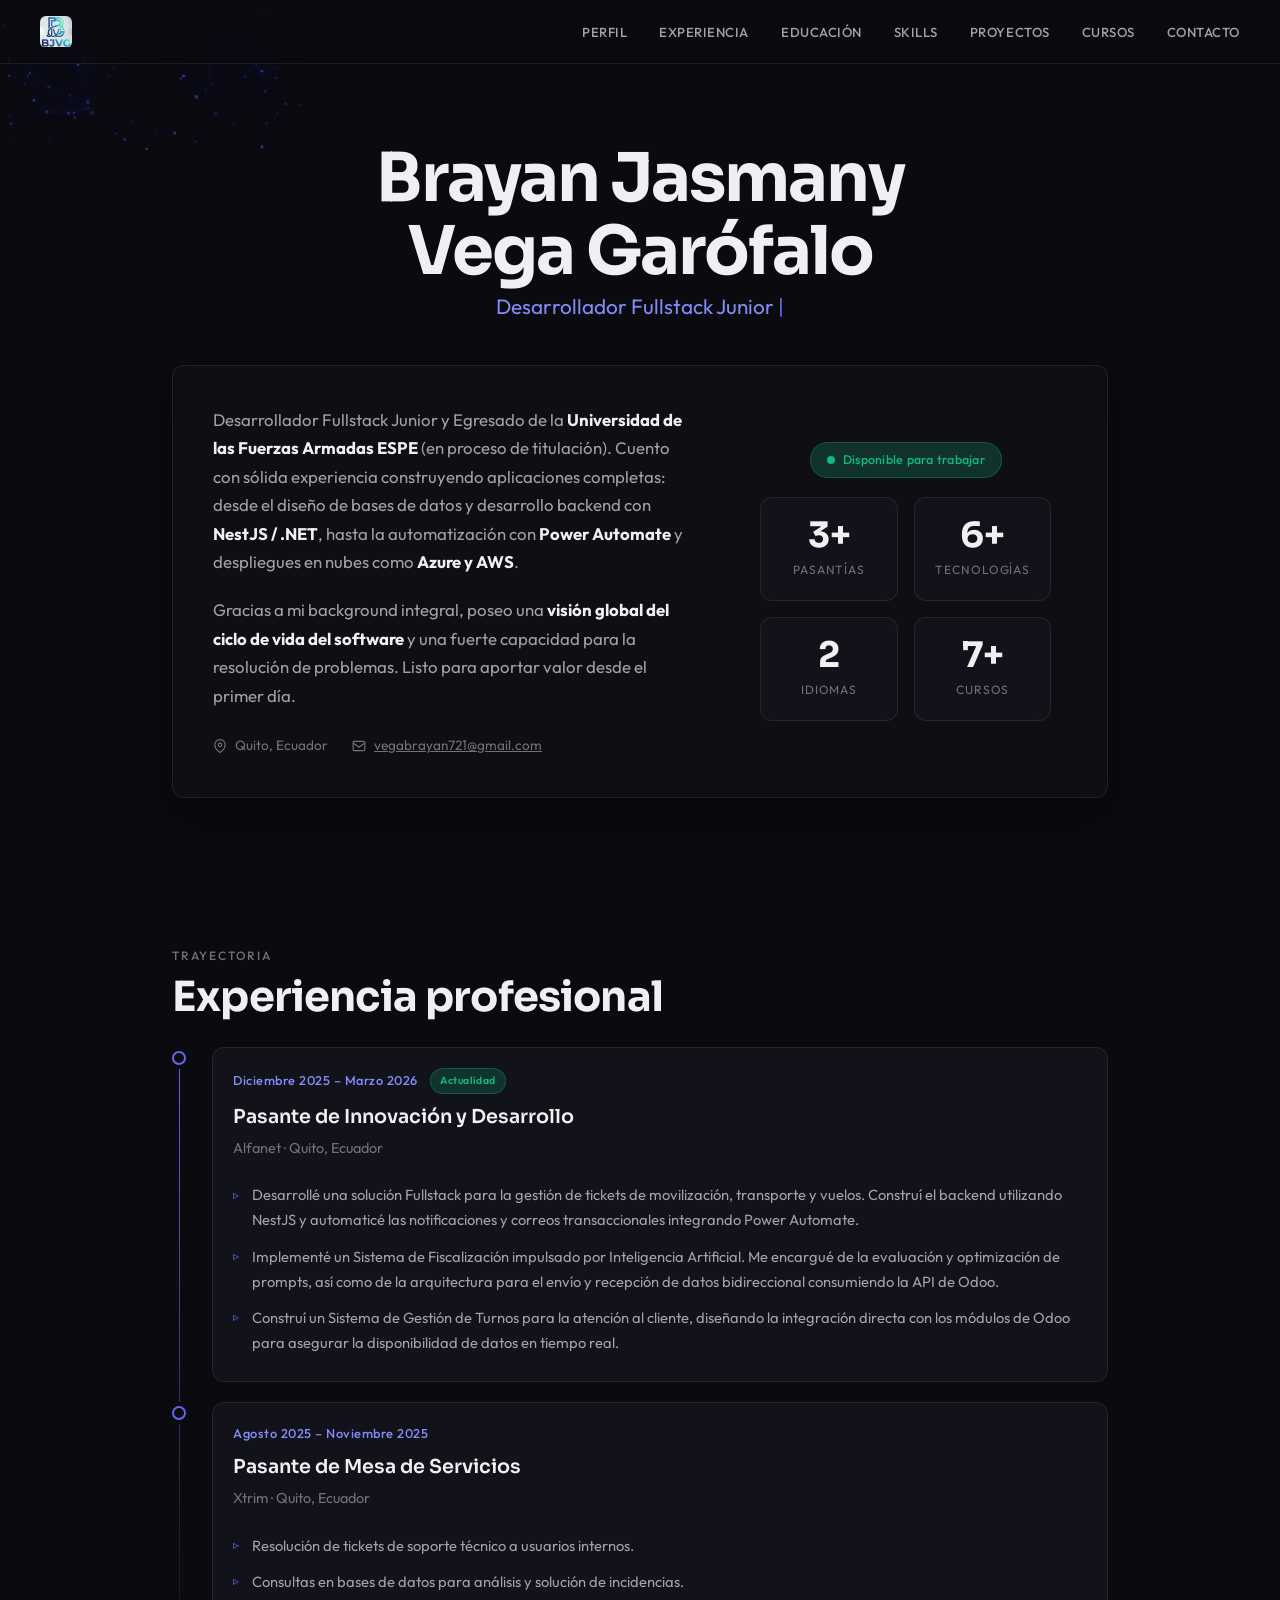
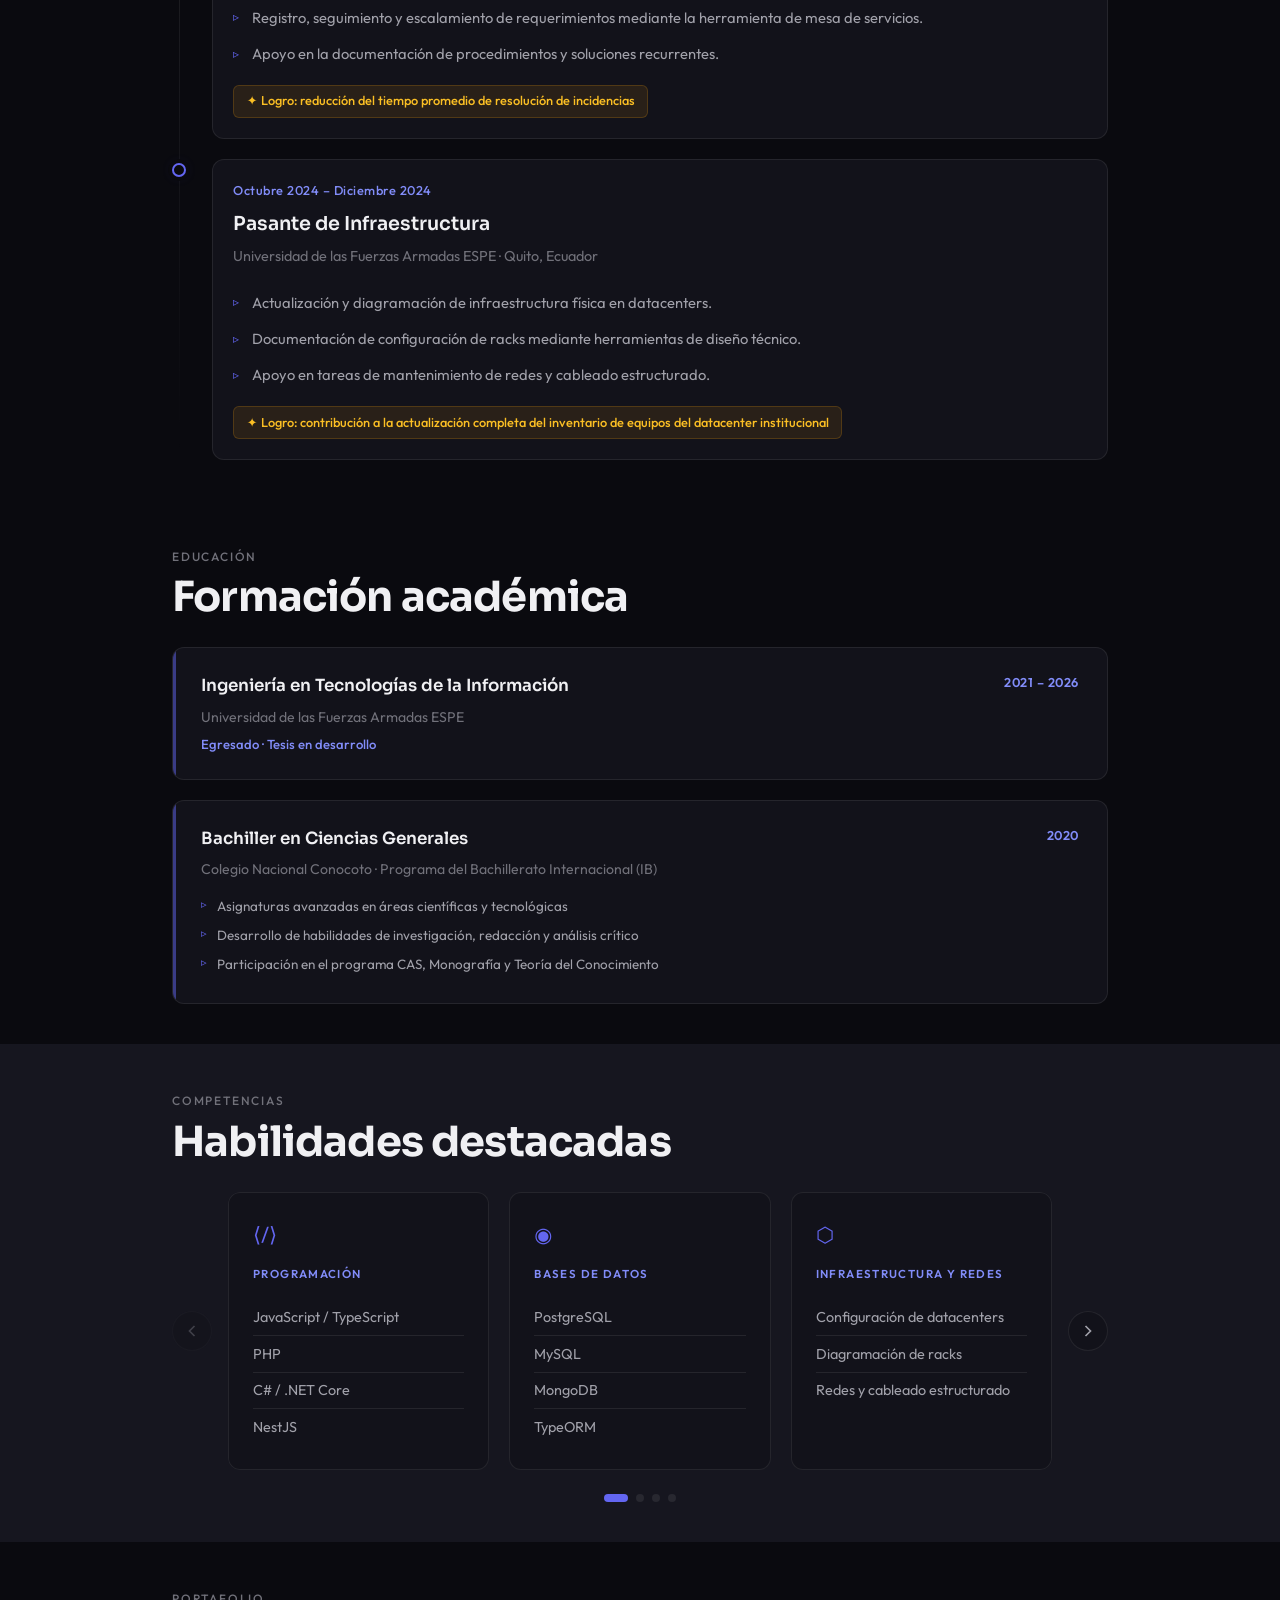
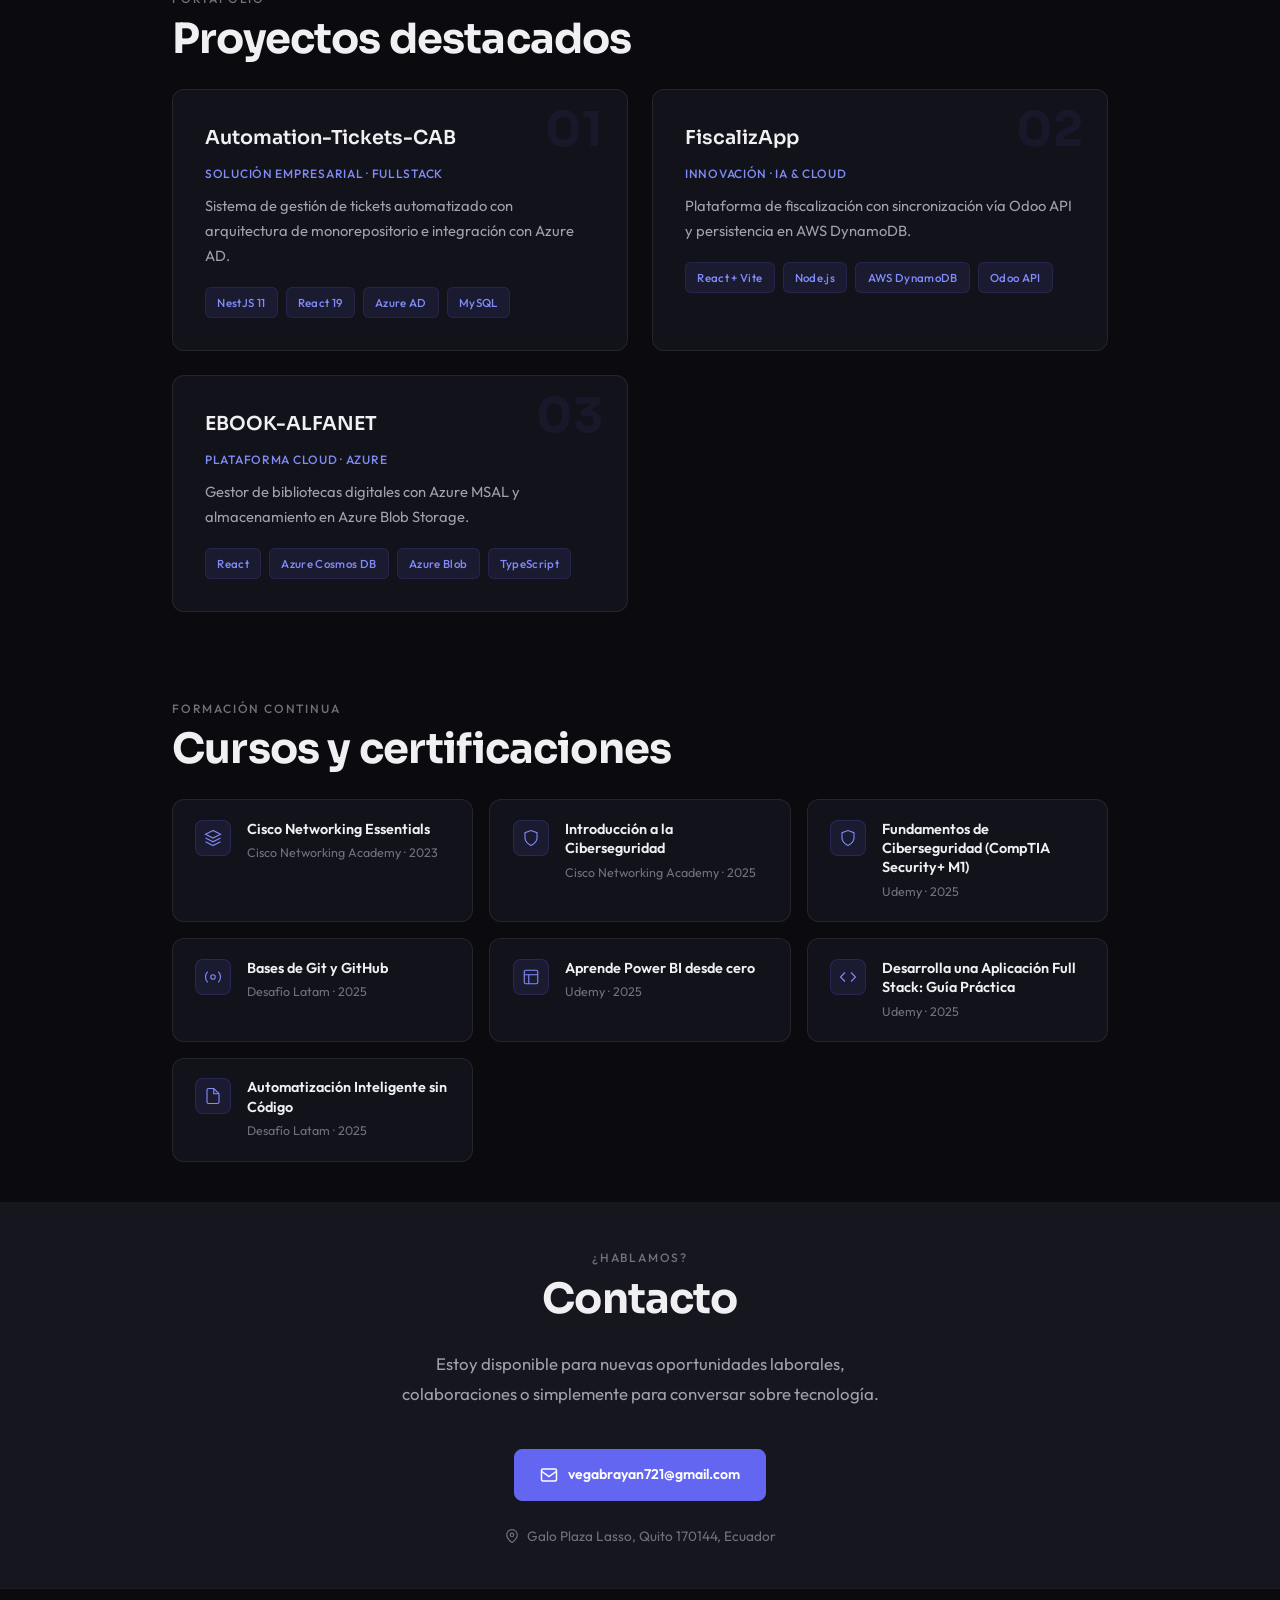
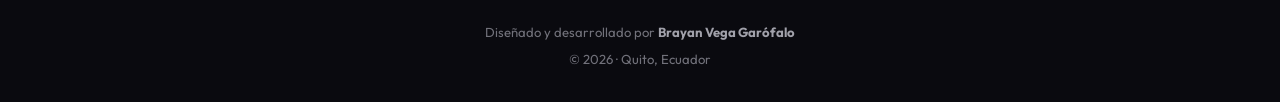
==== commit 60c33cce: "feat: implement base styling, site favicon, and update certificate modal iframe configuration" ====
--- a/index.html
+++ b/index.html
@@ -17,6 +17,7 @@
     href="https://fonts.googleapis.com/css2?family=Outfit:wght@300;400;500;600;700;800&family=Sora:wght@300;400;500;600;700&display=swap"
     rel="stylesheet">
   <link rel="stylesheet" href="/src/css/style.css">
+  <link rel="icon" type="image/png" href="/img/logo (2).png">
 </head>
 
 <body>
@@ -489,7 +490,7 @@
   <div id="certModal" class="modal">
     <div class="modal-content">
       <span class="close-modal">&times;</span>
-      <iframe id="certFrame" src="" frameborder="0"></iframe>
+      <iframe id="certFrame" src="" title="Visualizador de Certificados" style="border: none;"></iframe>
     </div>
   </div>
 
--- a/src/css/style.css
+++ b/src/css/style.css
@@ -32,11 +32,11 @@
 .nav-links a.active::after,.nav-links a:hover::after{width:100%}
 
 /* ── NAV TOGGLE (mobile) ── */
-.nav-toggle{display:none;flex-direction:column;gap:5px;background:none;border:none;cursor:pointer;padding:4px;z-index:101}
-.nav-toggle span{display:block;width:22px;height:2px;background:var(--text);border-radius:2px;transition:all .3s var(--ease)}
-.nav-toggle.open span:nth-child(1){transform:rotate(45deg) translate(5px,5px)}
-.nav-toggle.open span:nth-child(2){opacity:0}
-.nav-toggle.open span:nth-child(3){transform:rotate(-45deg) translate(5px,-5px)}
+.nav-toggle{display:none;flex-direction:column;justify-content:center;align-items:center;gap:5px;background:none;border:none;cursor:pointer;padding:8px;z-index:1001;width:40px;height:40px}
+.nav-toggle span{display:block;width:24px;height:2px;background:var(--text);border-radius:2px;transition:all .3s var(--ease);transform-origin:center}
+.nav-toggle.open span:nth-child(1){transform:translateY(7px) rotate(45deg)}
+.nav-toggle.open span:nth-child(2){opacity:0;transform:translateX(10px)}
+.nav-toggle.open span:nth-child(3){transform:translateY(-7px) rotate(-45deg)}
 
 /* ── HERO UNIFICADO ── */
 #hero{min-height:100vh;display:flex;align-items:center;justify-content:center;position:relative;overflow:hidden;padding:100px 2rem 60px}
@@ -58,7 +58,7 @@
 .hero-stats{display:grid;grid-template-columns:1fr 1fr;gap:1rem}
 .hero-footer{display:flex;align-items:center;justify-content:flex-start;gap:2rem;flex-wrap:wrap;margin-top:1.5rem}
 .hero-actions{display:flex;gap:1rem;align-items:center}
-.hero-name{font-family:var(--font-display);font-size:clamp(2.4rem,6vw,4.2rem);font-weight:700;color:var(--text);line-height:1.1;margin-bottom:.8rem;letter-spacing:-0.03em}
+
 
 .hero-badge{display:inline-flex;align-items:center;gap:8px;padding:.4rem 1rem;background:var(--green-glow);border:1px solid rgba(16,185,129,0.3);border-radius:999px;backdrop-filter:blur(8px)}
 .hero-stats-container{display:flex;flex-direction:column;gap:1.2rem;align-items:center}
@@ -80,7 +80,7 @@
 
 /* ── SECTIONS ── */
 section{padding:2.5rem 2rem}
-.container{max-width:960px;margin:0 auto}
+.container{max-width:1000px;margin:0 auto;padding:0 2rem}
 .section-header{margin-bottom:1.5rem;position:relative}
 .section-header.center{text-align:center}
 .section-number{font-family:var(--font-display);font-size:.75rem;color:var(--accent);font-weight:600;letter-spacing:.1em}
@@ -118,7 +118,7 @@
 .badge-logro{display:inline-block;margin-top:.8rem;background:rgba(245,158,11,0.1);color:var(--gold-light);border:1px solid rgba(245,158,11,0.2);font-size:.8rem;padding:.3rem .8rem;border-radius:var(--radius-xs);font-weight:500}
 
 /* ── PROYECTOS ── */
-.projects-grid{display:grid;grid-template-columns:repeat(auto-fit,minmax(380px,1fr));gap:1.5rem}
+.projects-grid{display:grid;grid-template-columns:repeat(auto-fit,minmax(300px,1fr));gap:1.5rem}
 .project-card{background:var(--bg-card);border:1px solid var(--border);border-radius:var(--radius);padding:2rem;position:relative;overflow:hidden;transition:all .4s var(--ease)}
 .project-card-glow{position:absolute;inset:0;background:radial-gradient(circle at var(--mouse-x,50%) var(--mouse-y,50%),var(--accent-glow),transparent 60%);opacity:0;transition:opacity .4s var(--ease)}
 .project-card:hover .project-card-glow{opacity:1}
@@ -172,10 +172,7 @@
 .edu-year{font-size:.8rem;color:var(--accent-light);font-weight:600;white-space:nowrap;letter-spacing:.04em}
 
 /* ── INFO CHIPS (perfil) ── */
-.info-chips{display:flex;flex-wrap:wrap;gap:.6rem;margin-top:1.5rem}
-.info-chip{display:inline-flex;align-items:center;gap:6px;padding:.4rem .8rem;background:var(--bg-card);border:1px solid var(--border);border-radius:var(--radius-xs);font-size:.8rem;color:var(--text-muted);text-decoration:none;transition:all .3s var(--ease)}
-.info-chip:hover{border-color:var(--accent);color:var(--text);background:var(--bg-card-hover)}
-.info-chip svg{color:var(--accent-light);flex-shrink:0}
+
 
 /* ── EDU EXTRAS ── */
 .edu-detail{font-size:.82rem;color:var(--accent-light);margin-top:.2rem;font-weight:500}
@@ -223,20 +220,29 @@
 @media(max-width:768px){
   nav{padding:0 1.25rem}
   .nav-toggle{display:flex}
-  .nav-links{position:fixed;top:0;left:0;right:0;bottom:0;background:rgba(10,10,15,0.97);backdrop-filter:blur(20px);flex-direction:column;align-items:center;justify-content:center;gap:2rem;transform:translateY(-100%);transition:transform .4s var(--ease);z-index:100}
-  .nav-links.open{transform:translateY(0)}
-  .nav-links a{font-size:1rem}
-  section{padding:4rem 1.25rem}
-  .sobre-grid{grid-template-columns:1fr}
-  .edu-card{flex-direction:column}
+  .nav-links{position:fixed;top:0;left:0;width:100%;height:100vh;background:rgba(10,10,15,0.98);backdrop-filter:blur(24px);-webkit-backdrop-filter:blur(24px);flex-direction:column;align-items:center;justify-content:center;gap:2.5rem;opacity:0;visibility:hidden;pointer-events:none;transition:all .4s var(--ease);z-index:1000;padding:2rem}
+  .nav-links.open{opacity:1;visibility:visible;pointer-events:all}
+  .nav-links a{font-size:1.8rem;font-weight:700;letter-spacing:0.12em;text-transform:uppercase;color:var(--text)}
+  section{padding:5rem 1.25rem}
+  .container{padding:0 1rem}
+  .section-title{font-size:2rem}
+  .hero-name{font-size:clamp(2.2rem,10vw,3.5rem)}
+  .hero-content-grid{grid-template-columns:1fr;gap:2rem;padding:1.5rem}
+  .hero-container{gap:2rem}
+  .hero-stats{grid-template-columns:repeat(2,1fr);gap:0.75rem}
+  .hero-bio p{font-size:1rem}
+  .info-chips{flex-direction:column;gap:1rem}
+  .timeline{padding-left:1.5rem}
+  .timeline-marker{left:-1.5rem}
+  .timeline-content{padding:1rem}
+  .edu-card{flex-direction:column;gap:0.5rem;padding:1.25rem}
+  .edu-year{white-space:normal}
   .projects-grid{grid-template-columns:1fr}
-  .hero-name{font-size:clamp(2rem,8vw,3rem)}
-  .carousel-btn{width:32px;height:32px}
-  .hero-content-grid{grid-template-columns:1fr;gap:2rem;padding:1.5rem}
-  .hero-container{gap:1.5rem}
-  .hero-stats{grid-template-columns:1fr 1fr}
-  .hero-footer{gap:1rem}
-  .info-chips{flex-direction:column;gap:.8rem}
+  .carousel-btn{display:none}
+  .carousel-track .skill-group{min-width:100%}
+  .skill-group{padding:2rem 1.5rem;text-align:center}
+  .skill-items li{justify-content:center}
+  .modal-content{width:95%;height:85vh;margin:5% auto}
 }
 
 /* ── MODAL ── */
@@ -288,6 +294,4 @@
   border: none;
 }
 
-.curso-card {
-  cursor: pointer;
-}
+
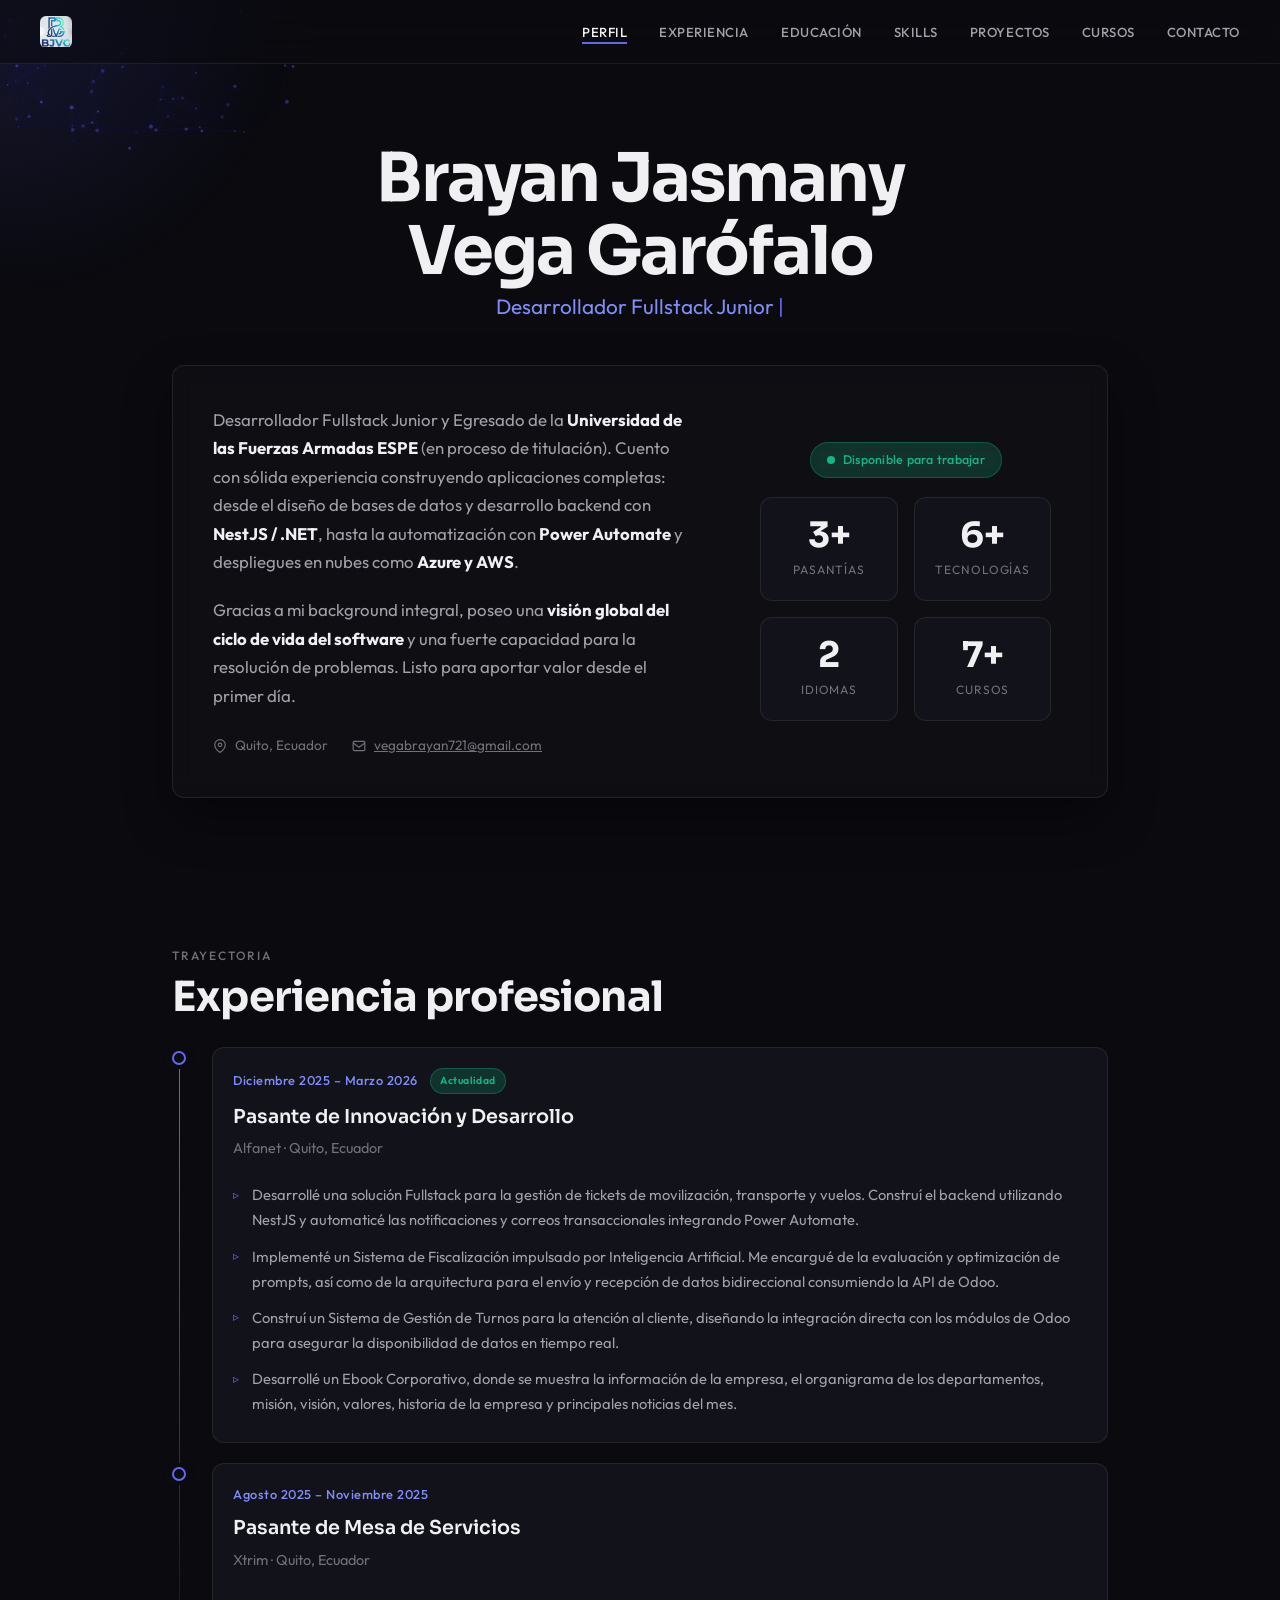
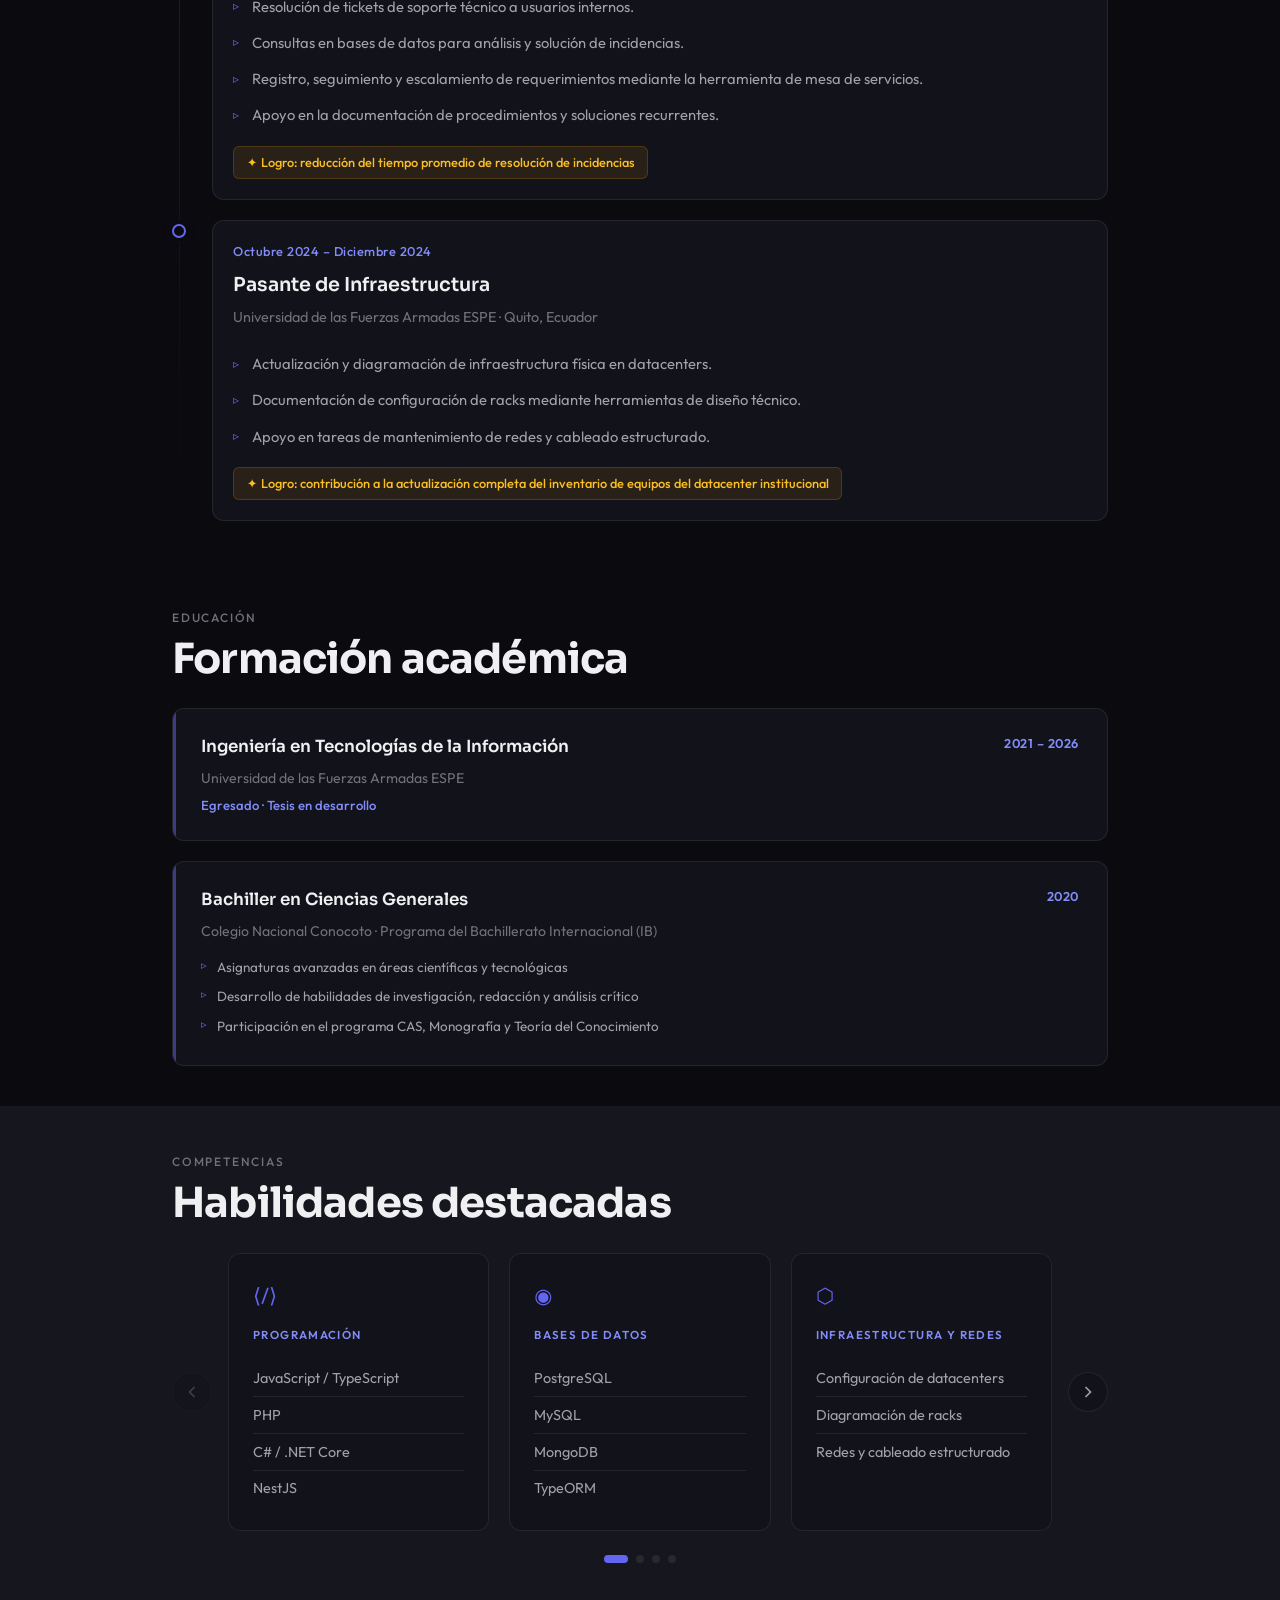
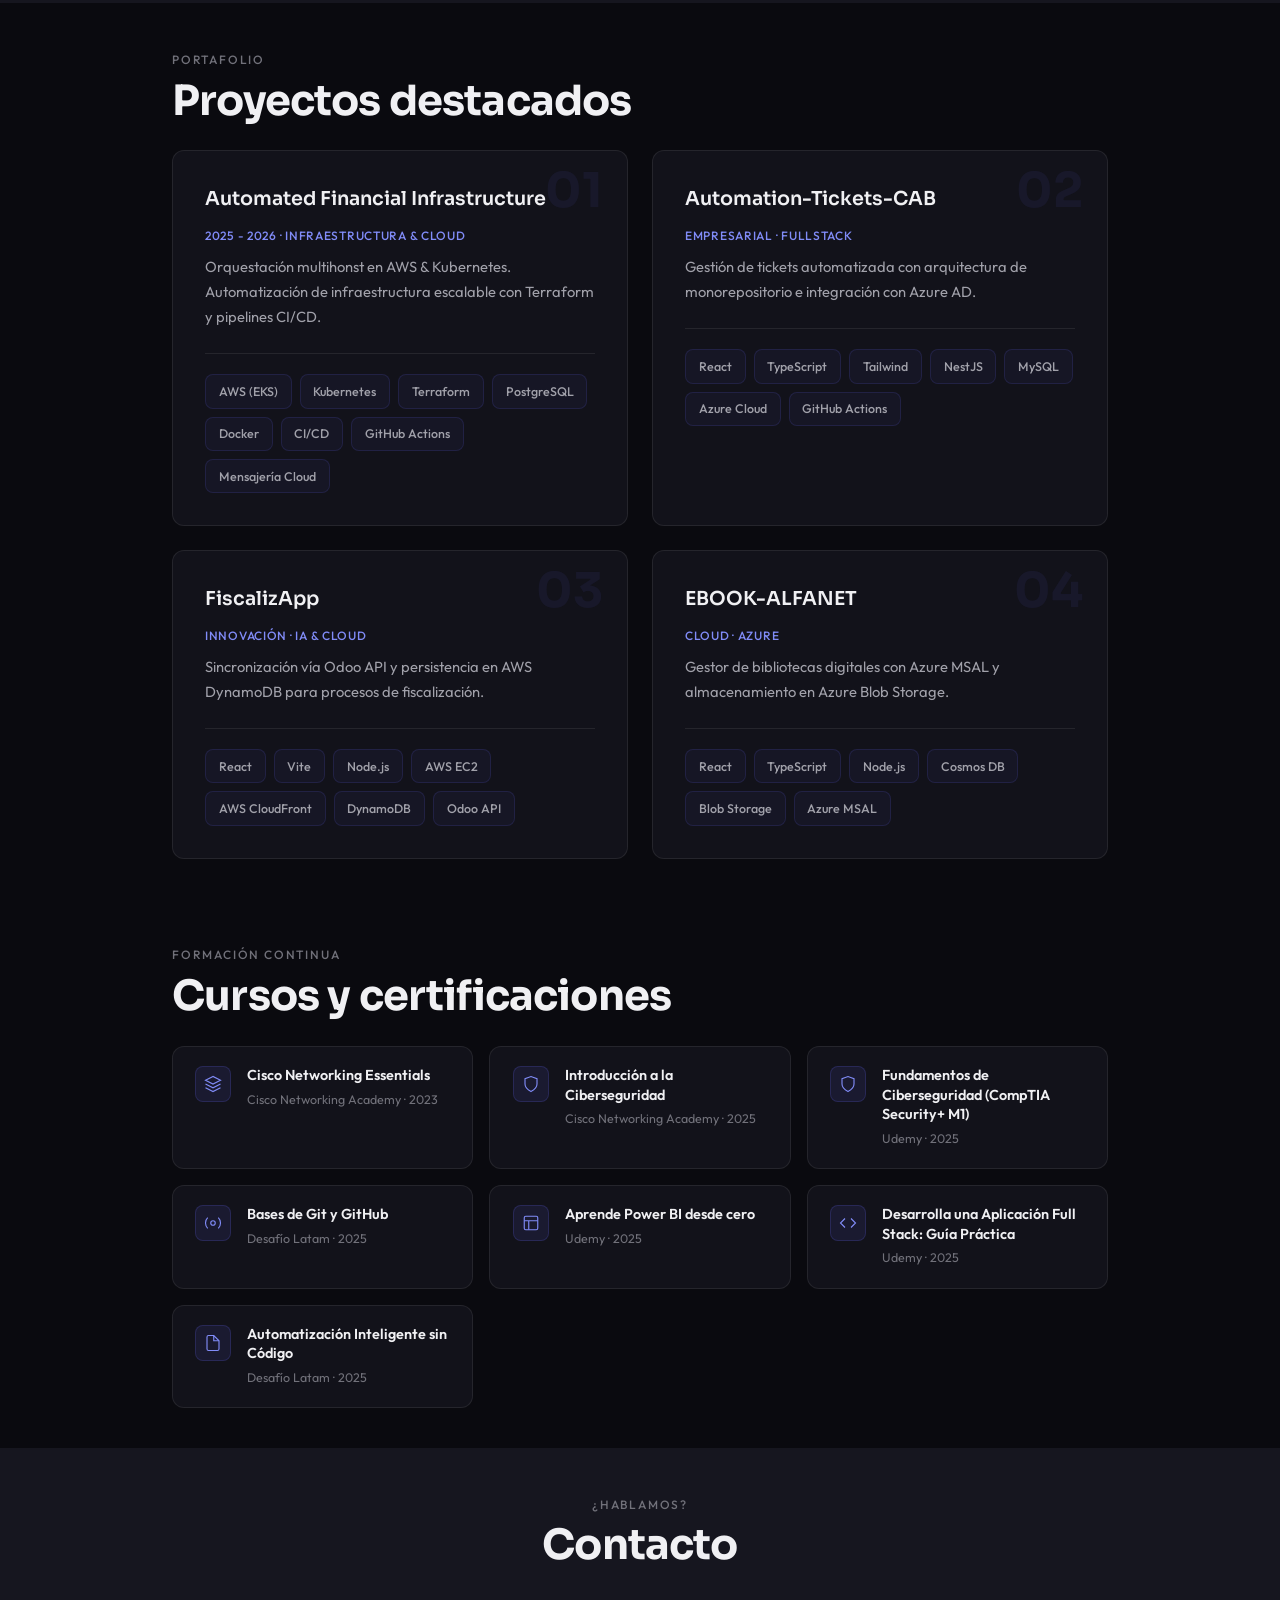
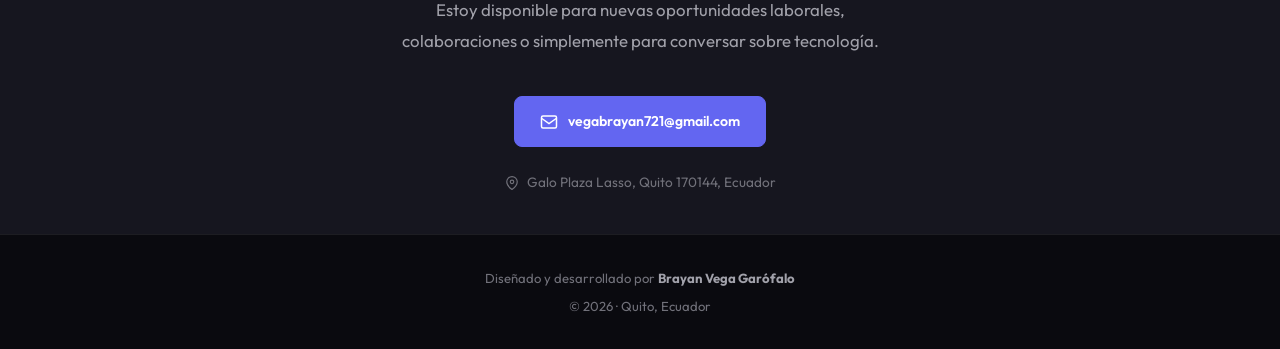
==== commit efbe6aaf: "feat: implement core UI structure with responsive navigation, hero section, and project layout style" ====
--- a/index.html
+++ b/index.html
@@ -34,7 +34,7 @@
       <span></span><span></span><span></span>
     </button>
     <ul class="nav-links" id="navLinks">
-      <li><a href="#sobre">Perfil</a></li>
+      <li><a href="#hero">Perfil</a></li>
       <li><a href="#experiencia">Experiencia</a></li>
       <li><a href="#formacion">Educación</a></li>
       <li><a href="#habilidades">Skills</a></li>
@@ -92,19 +92,19 @@
             <span class="badge-text">Disponible para trabajar</span>
           </div>
           <div class="hero-stats">
-            <div class="stat-card" data-count="3">
+            <div class="stat-card" data-count="3" data-target="#experiencia">
               <div class="stat-num">0+</div>
               <div class="stat-lbl">Pasantías</div>
             </div>
-            <div class="stat-card" data-count="6">
+            <div class="stat-card" data-count="6" data-target="#habilidades">
               <div class="stat-num">0+</div>
               <div class="stat-lbl">Tecnologías</div>
             </div>
-            <div class="stat-card" data-count="2">
+            <div class="stat-card" data-count="2" data-target="modal-idiomas">
               <div class="stat-num">0</div>
               <div class="stat-lbl">Idiomas</div>
             </div>
-            <div class="stat-card" data-count="7">
+            <div class="stat-card" data-count="7" data-target="#cursos">
               <div class="stat-num">0+</div>
               <div class="stat-lbl">Cursos</div>
             </div>
@@ -143,6 +143,10 @@
                 bidireccional consumiendo la API de Odoo.</li>
               <li>Construí un Sistema de Gestión de Turnos para la atención al cliente, diseñando la integración directa
                 con los módulos de Odoo para asegurar la disponibilidad de datos en tiempo real.</li>
+              <li>
+                Desarrollé un Ebook Corporativo, donde se muestra la información de la empresa, el organigrama de los
+                departamentos, misión, visión, valores, historia de la empresa y principales noticias del mes.
+              </li>
             </ul>
           </div>
         </div>
@@ -318,51 +322,83 @@
         <h2 class="section-title">Proyectos destacados</h2>
       </div>
       <div class="projects-grid">
+        <!-- Automated Financial Infrastructure -->
+        <div class="project-card">
+          <div class="project-card-glow"></div>
+          <div class="project-number">01</div>
+          <h3 class="project-title">Automated Financial Infrastructure</h3>
+          <p class="project-type">2025 - 2026 · Infraestructura & Cloud</p>
+          <p class="project-desc">Orquestación multihonst en AWS & Kubernetes. Automatización de infraestructura
+            escalable con Terraform y pipelines CI/CD.</p>
+
+          <div class="tech-tags">
+            <span class="stack-tag">AWS (EKS)</span>
+            <span class="stack-tag">Kubernetes</span>
+            <span class="stack-tag">Terraform</span>
+            <span class="stack-tag">PostgreSQL</span>
+            <span class="stack-tag">Docker</span>
+            <span class="stack-tag">CI/CD</span>
+            <span class="stack-tag">GitHub Actions</span>
+            <span class="stack-tag">Mensajería Cloud</span>
+          </div>
+        </div>
+
         <!-- Automation-Tickets-CAB -->
         <div class="project-card">
           <div class="project-card-glow"></div>
-          <div class="project-number">01</div>
+          <div class="project-number">02</div>
           <h3 class="project-title">Automation-Tickets-CAB</h3>
-          <p class="project-type">Solución Empresarial · Fullstack</p>
-          <p class="project-desc">Sistema de gestión de tickets automatizado con arquitectura de monorepositorio e
-            integración con Azure AD.</p>
+          <p class="project-type">Empresarial · Fullstack</p>
+          <p class="project-desc">Gestión de tickets automatizada con arquitectura de monorepositorio e integración con
+            Azure AD.</p>
+
           <div class="tech-tags">
-            <span class="tech-tag">NestJS 11</span>
-            <span class="tech-tag">React 19</span>
-            <span class="tech-tag">Azure AD</span>
-            <span class="tech-tag">MySQL</span>
+            <span class="stack-tag">React</span>
+            <span class="stack-tag">TypeScript</span>
+            <span class="stack-tag">Tailwind</span>
+            <span class="stack-tag">NestJS</span>
+            <span class="stack-tag">MySQL</span>
+            <span class="stack-tag">Azure Cloud</span>
+            <span class="stack-tag">GitHub Actions</span>
           </div>
         </div>
 
         <!-- FiscalizApp -->
         <div class="project-card">
           <div class="project-card-glow"></div>
-          <div class="project-number">02</div>
+          <div class="project-number">03</div>
           <h3 class="project-title">FiscalizApp</h3>
           <p class="project-type">Innovación · IA & Cloud</p>
-          <p class="project-desc">Plataforma de fiscalización con sincronización vía Odoo API y persistencia en AWS
-            DynamoDB.</p>
+          <p class="project-desc">Sincronización vía Odoo API y persistencia en AWS DynamoDB para procesos de
+            fiscalización.</p>
+
           <div class="tech-tags">
-            <span class="tech-tag">React + Vite</span>
-            <span class="tech-tag">Node.js</span>
-            <span class="tech-tag">AWS DynamoDB</span>
-            <span class="tech-tag">Odoo API</span>
+            <span class="stack-tag">React</span>
+            <span class="stack-tag">Vite</span>
+            <span class="stack-tag">Node.js</span>
+            <span class="stack-tag">AWS EC2</span>
+            <span class="stack-tag">AWS CloudFront</span>
+            <span class="stack-tag">DynamoDB</span>
+            <span class="stack-tag">Odoo API</span>
           </div>
         </div>
 
         <!-- EBOOK-ALFANET -->
         <div class="project-card">
           <div class="project-card-glow"></div>
-          <div class="project-number">03</div>
+          <div class="project-number">04</div>
           <h3 class="project-title">EBOOK-ALFANET</h3>
-          <p class="project-type">Plataforma Cloud · Azure</p>
+          <p class="project-type">Cloud · Azure</p>
           <p class="project-desc">Gestor de bibliotecas digitales con Azure MSAL y almacenamiento en Azure Blob Storage.
           </p>
+
           <div class="tech-tags">
-            <span class="tech-tag">React</span>
-            <span class="tech-tag">Azure Cosmos DB</span>
-            <span class="tech-tag">Azure Blob</span>
-            <span class="tech-tag">TypeScript</span>
+            <span class="stack-tag">React</span>
+            <span class="stack-tag">TypeScript</span>
+            <span class="stack-tag">Node.js</span>
+            <span class="stack-tag">Cosmos DB</span>
+            <span class="stack-tag">Blob Storage</span>
+            <span class="stack-tag">Azure MSAL</span>
           </div>
         </div>
       </div>
@@ -494,6 +530,26 @@
     </div>
   </div>
 
+  <!-- MODAL IDIOMAS -->
+  <div id="langModal" class="modal">
+    <div class="modal-content lang-modal-content">
+      <span class="close-modal" id="closeLangModal">&times;</span>
+      <div class="lang-modal-header">
+        <h3>Idiomas</h3>
+      </div>
+      <div class="lang-list">
+        <div class="lang-item">
+          <span class="lang-name">Español</span>
+          <span class="lang-level">Nativo</span>
+        </div>
+        <div class="lang-item">
+          <span class="lang-name">Inglés</span>
+          <span class="lang-level">B1 (Intermedio)</span>
+        </div>
+      </div>
+    </div>
+  </div>
+
   <script type="module" src="/src/js/main.js"></script>
 </body>
 
--- a/src/css/style.css
+++ b/src/css/style.css
@@ -90,9 +90,9 @@
 /* ── SOBRE MÍ (Unified into Hero) ── */
 .info-chips{display:flex;gap:1.5rem;margin-top:1.5rem;flex-wrap:wrap}
 .info-chip{display:flex;align-items:center;gap:8px;color:var(--text-dim);font-size:.85rem}
-.stat-card{background:var(--bg-card);border:1px solid var(--border);border-radius:var(--radius);padding:1.25rem;text-align:center;transition:all .4s var(--ease);position:relative;overflow:hidden}
+.stat-card{background:var(--bg-card);border:1px solid var(--border);border-radius:var(--radius);padding:1.25rem;text-align:center;transition:all .4s var(--ease);position:relative;overflow:hidden;cursor:pointer}
 .stat-card::before{content:'';position:absolute;inset:0;background:linear-gradient(135deg,var(--accent-glow),transparent);opacity:0;transition:opacity .4s var(--ease)}
-.stat-card:hover{border-color:rgba(99,102,241,0.3);transform:translateY(-4px)}.stat-card:hover::before{opacity:1}
+.stat-card:hover{border-color:rgba(99,102,241,0.3);transform:translateY(-4px);background:var(--bg-card-hover)}.stat-card:hover::before{opacity:1}
 .stat-num{font-family:var(--font-display);font-size:2.2rem;color:var(--text);font-weight:700;line-height:1;position:relative}
 .stat-lbl{font-size:.75rem;color:var(--text-dim);letter-spacing:.08em;text-transform:uppercase;margin-top:.4rem;position:relative}
 
@@ -294,4 +294,82 @@
   border: none;
 }
 
-
+/* ── PROJECT STACK ── */
+.tech-tags {
+  display: flex;
+  flex-wrap: wrap;
+  gap: 0.5rem;
+  margin-top: 1.5rem;
+  padding-top: 1.25rem;
+  border-top: 1px solid var(--border);
+  position: relative;
+}
+
+.stack-tag {
+  font-size: 0.78rem;
+  background: rgba(99, 102, 241, 0.05);
+  color: var(--text-muted);
+  padding: 0.35rem 0.8rem;
+  border-radius: var(--radius-sm);
+  border: 1px solid rgba(99, 102, 241, 0.15);
+  transition: all 0.3s var(--ease);
+  font-weight: 500;
+  cursor: default;
+}
+
+.stack-tag:hover {
+  background: var(--accent-glow);
+  color: var(--text);
+  border-color: var(--accent);
+  transform: translateY(-2px);
+  box-shadow: 0 4px 12px rgba(99, 102, 241, 0.2);
+}
+
+/* ── LANGUAGE MODAL ── */
+.lang-modal-content {
+  height: auto !important;
+  max-width: 400px !important;
+  margin-top: 15vh !important;
+  padding: 2rem !important;
+}
+.lang-modal-header {
+  margin-bottom: 1.5rem;
+  text-align: center;
+}
+.lang-modal-header h3 {
+  font-family: var(--font-display);
+  font-size: 1.5rem;
+  color: var(--text);
+}
+.lang-list {
+  display: flex;
+  flex-direction: column;
+  gap: 1rem;
+}
+.lang-item {
+  display: flex;
+  justify-content: space-between;
+  align-items: center;
+  padding: 0.8rem 1rem;
+  background: rgba(255, 255, 255, 0.03);
+  border: 1px solid var(--border);
+  border-radius: var(--radius-sm);
+  transition: transform 0.3s var(--ease);
+}
+.lang-item:hover {
+  transform: translateX(4px);
+  border-color: var(--accent);
+}
+.lang-name {
+  font-weight: 600;
+  color: var(--text);
+}
+.lang-level {
+  font-size: 0.85rem;
+  color: var(--accent-light);
+  background: var(--accent-glow);
+  padding: 0.2rem 0.6rem;
+  border-radius: 999px;
+}
+
+
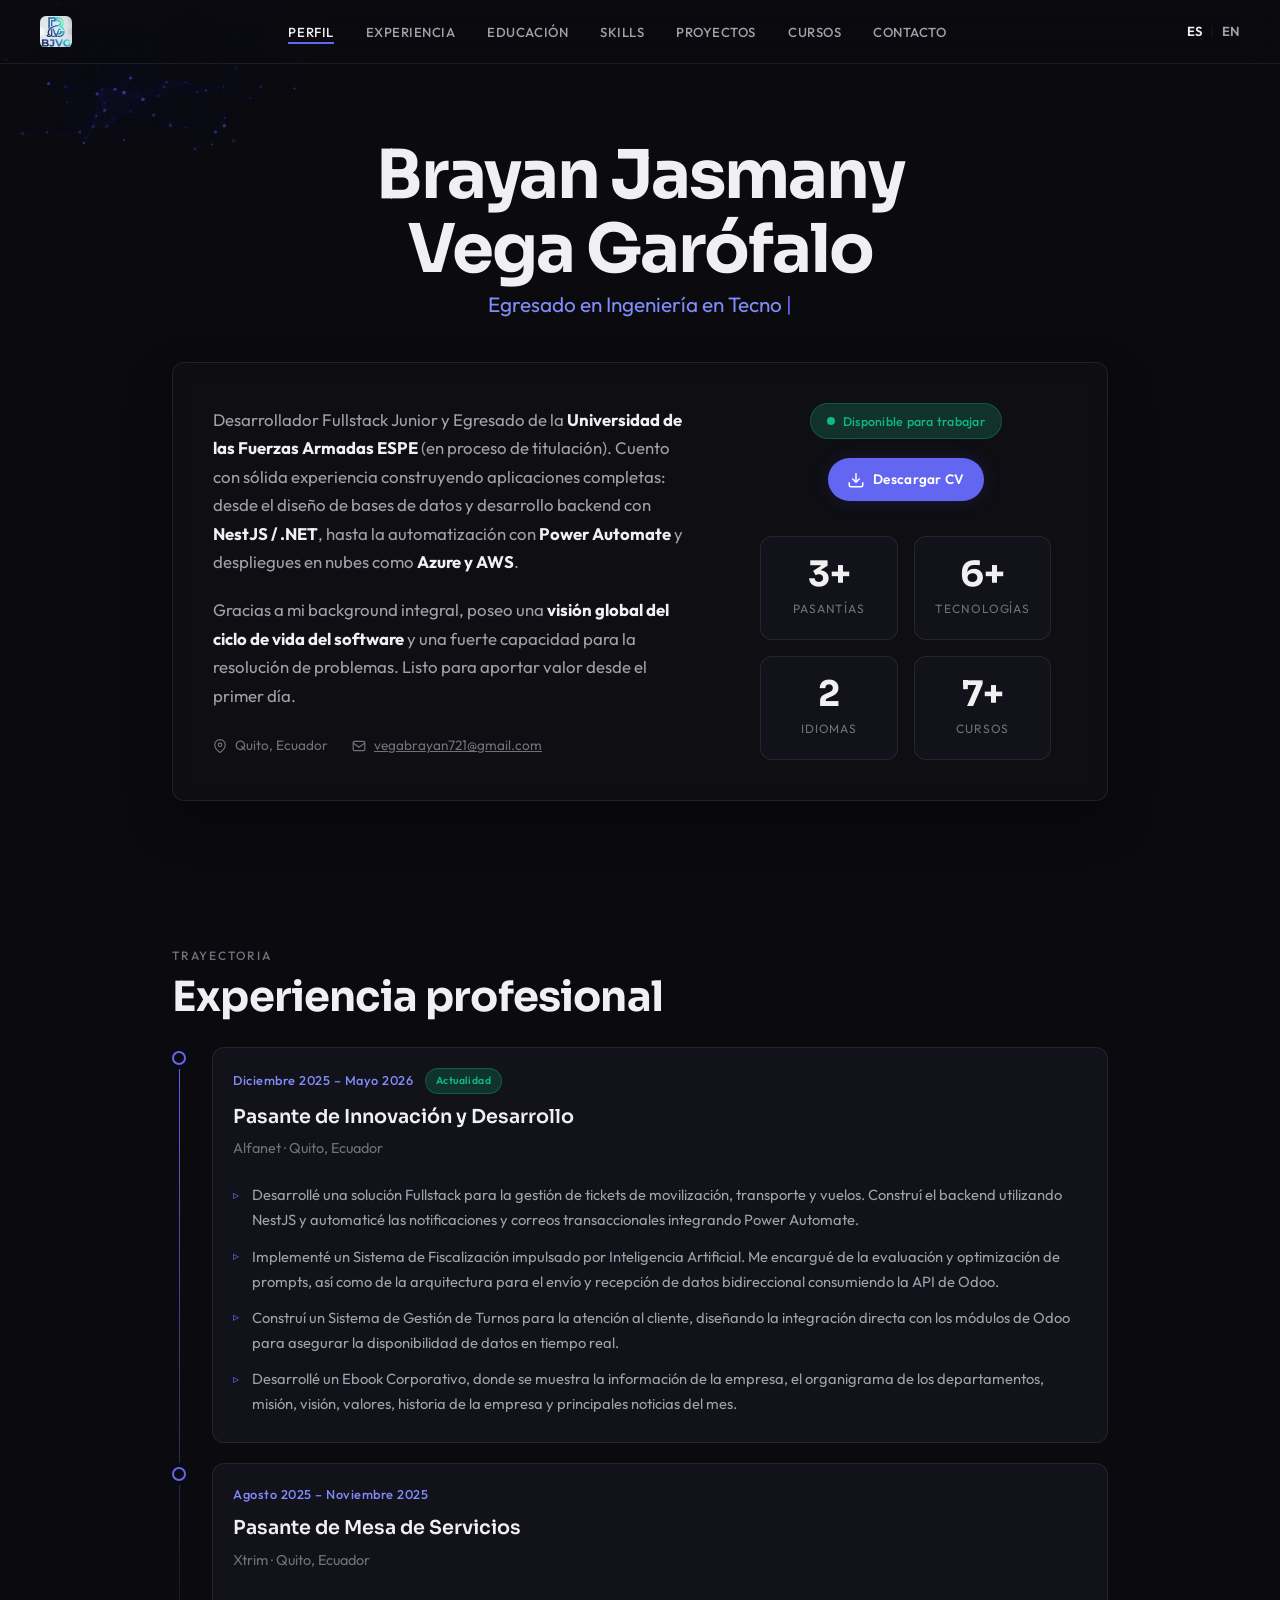
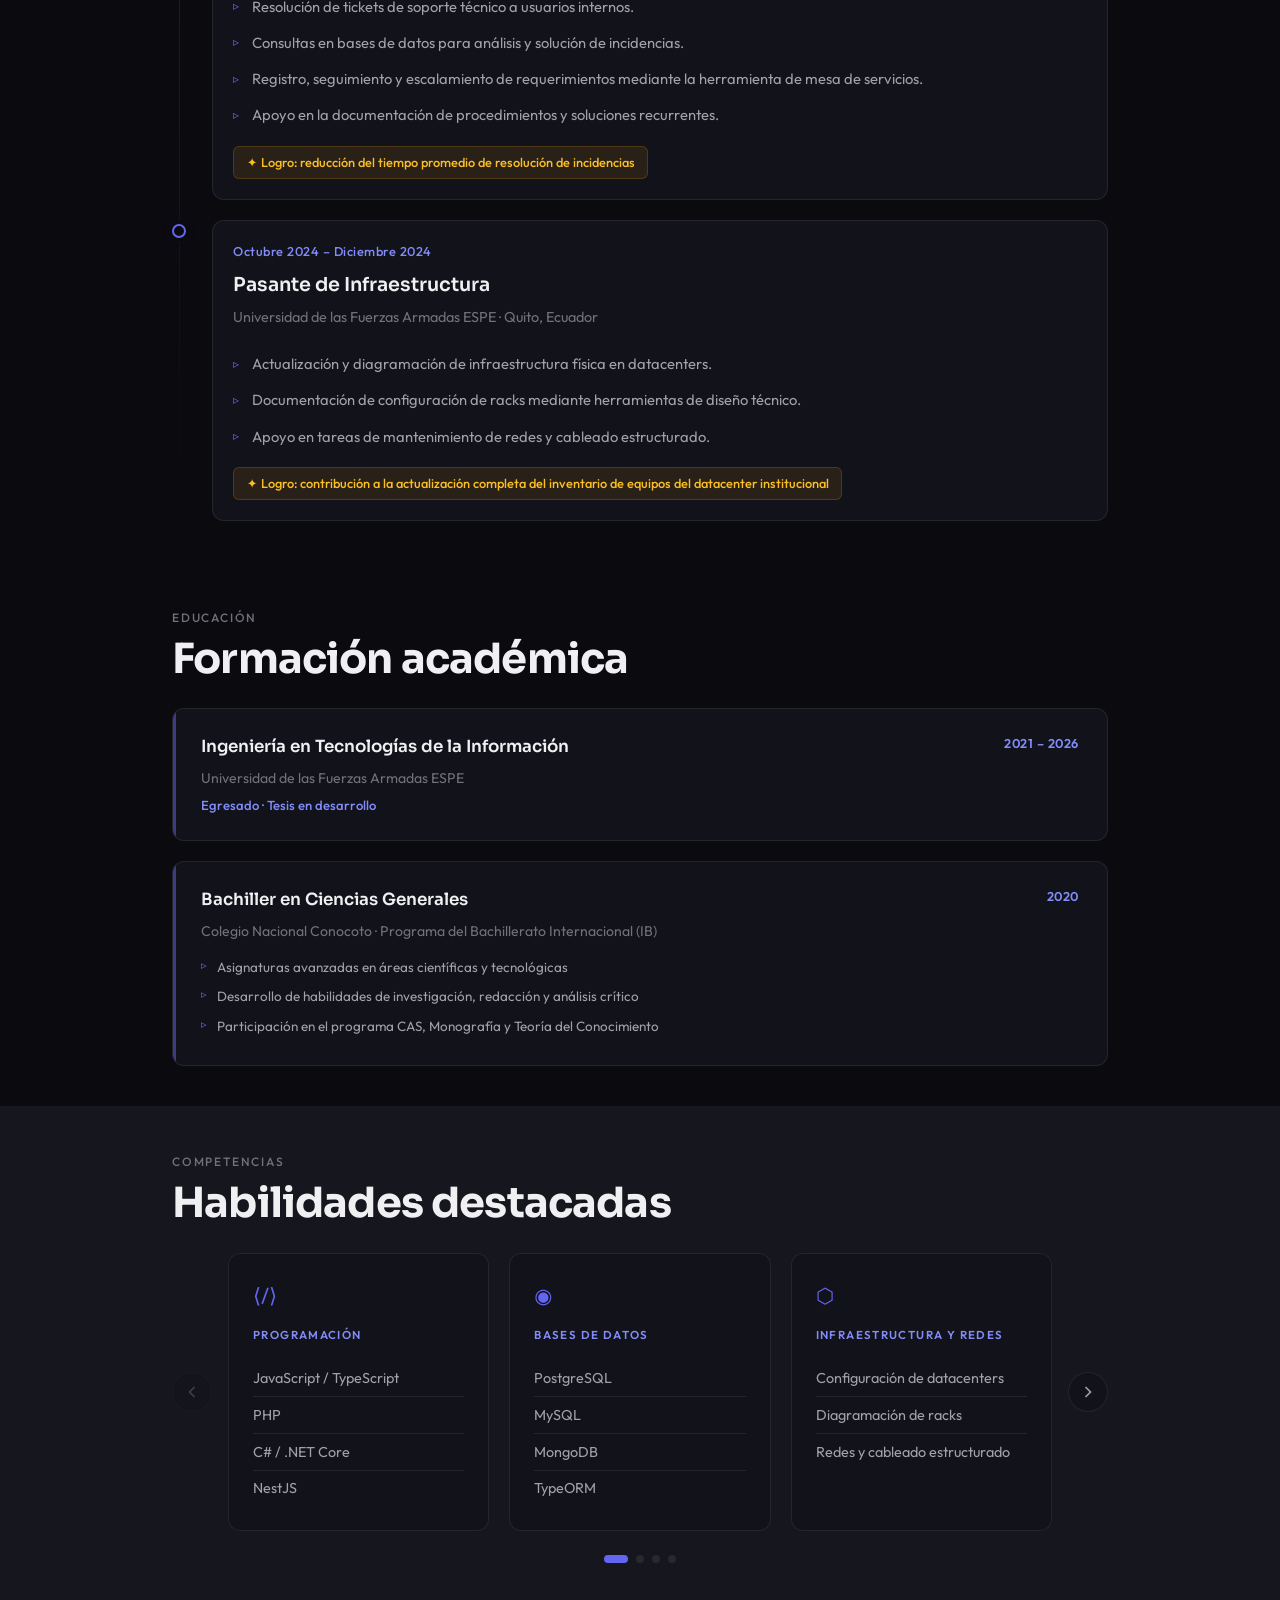
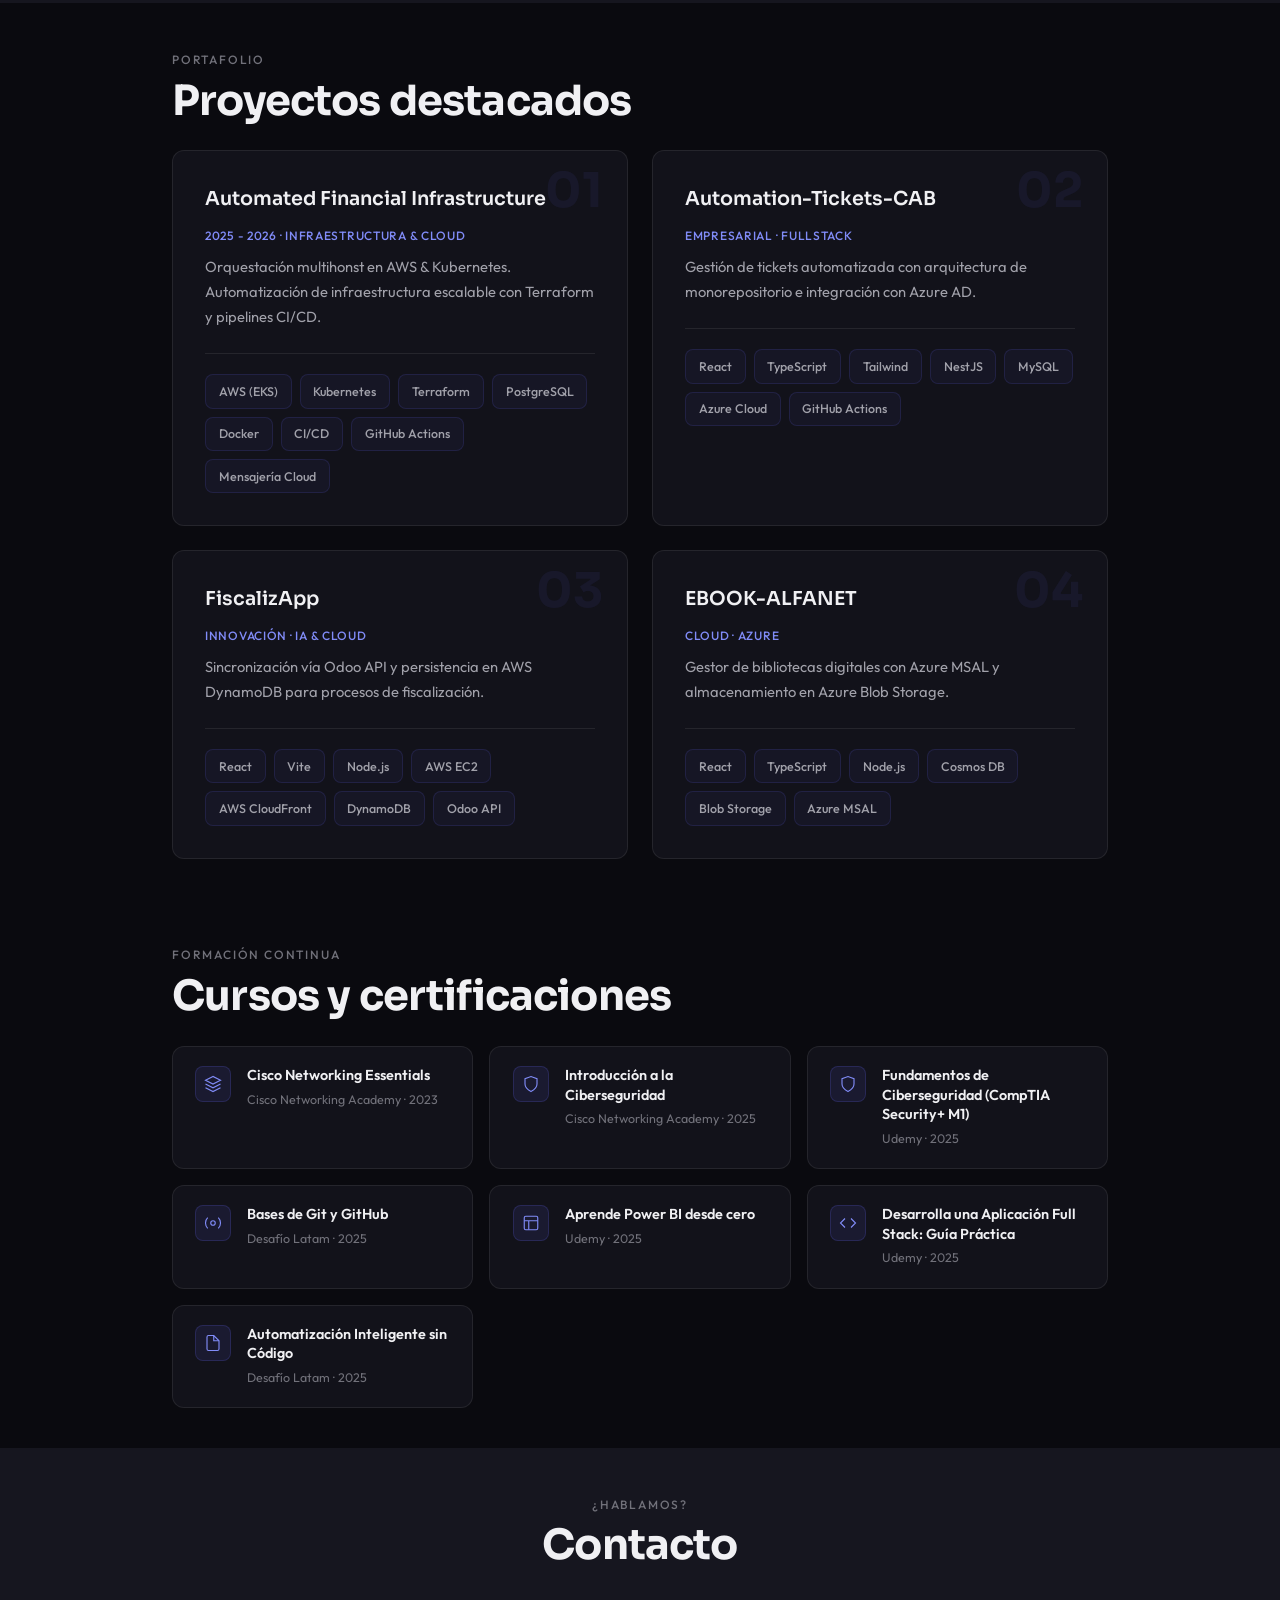
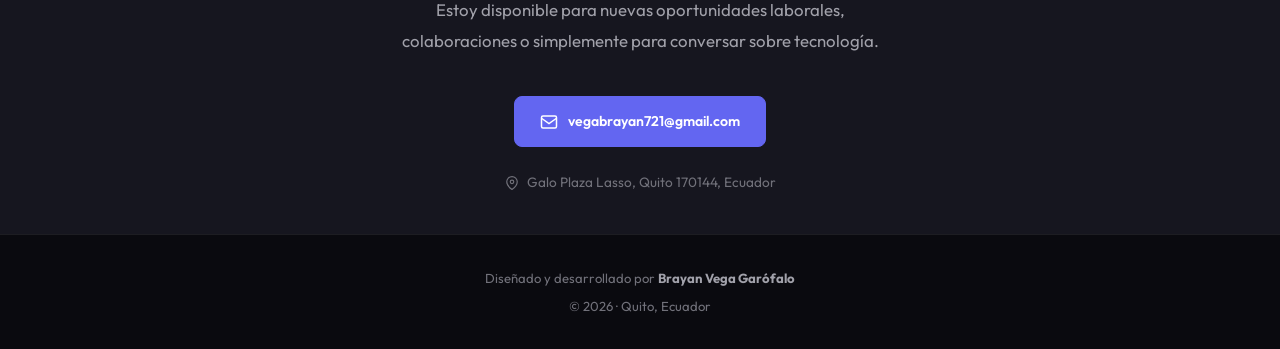
==== commit 1d195e45: "feat: update CV link and refactor hero button formatting in index.html" ====
--- a/index.html
+++ b/index.html
@@ -41,7 +41,16 @@
       <li><a href="#proyectos">Proyectos</a></li>
       <li><a href="#cursos">Cursos</a></li>
       <li><a href="#contacto">Contacto</a></li>
+      <li class="lang-switch-mobile">
+        <a href="index.html" class="active">ES</a> <span style="color: var(--text-dim);">|</span> <a
+          href="index-en.html">EN</a>
+      </li>
     </ul>
+    <div class="lang-switch-desktop">
+      <a href="index.html" class="active">ES</a>
+      <span class="lang-separator">|</span>
+      <a href="index-en.html">EN</a>
+    </div>
   </nav>
 
   <!-- HERO & PERFIL UNIFICADO -->
@@ -91,6 +100,18 @@
             <span class="badge-pulse"></span>
             <span class="badge-text">Disponible para trabajar</span>
           </div>
+
+          <div class="hero-actions" style="margin-bottom: 1rem; width: 100%; justify-content: center;">
+            <a href="/cv/CV_VEGA_BRAYAN.pdf" target="_blank" class="btn btn-primary"
+              style="padding: 0.6rem 1.2rem; font-size: 0.85rem; border-radius: 999px;">
+              <svg width="18" height="18" viewBox="0 0 24 24" fill="none" stroke="currentColor" stroke-width="2">
+                <path d="M21 15v4a2 2 0 0 1-2 2H5a2 2 0 0 1-2-2v-4"></path>
+                <polyline points="7 10 12 15 17 10"></polyline>
+                <line x1="12" y1="15" x2="12" y2="3"></line>
+              </svg>
+              Descargar CV
+            </a>
+          </div>
           <div class="hero-stats">
             <div class="stat-card" data-count="3" data-target="#experiencia">
               <div class="stat-num">0+</div>
@@ -129,7 +150,7 @@
           </div>
           <div class="timeline-content">
             <div class="timeline-header">
-              <p class="timeline-period">Diciembre 2025 – Marzo 2026</p>
+              <p class="timeline-period">Diciembre 2025 – Mayo 2026</p>
               <span class="timeline-badge current">Actualidad</span>
             </div>
             <h3 class="timeline-role">Pasante de Innovación y Desarrollo</h3>
--- a/src/css/style.css
+++ b/src/css/style.css
@@ -372,4 +372,52 @@
   border-radius: 999px;
 }
 
-
+/* ── LANGUAGE SWITCHER ── */
+.lang-switch-desktop {
+  display: flex;
+  align-items: center;
+  gap: 0.5rem;
+  font-size: 0.82rem;
+  font-weight: 600;
+  margin-left: 1.5rem;
+}
+.lang-switch-desktop a {
+  color: var(--text-muted);
+  text-decoration: none;
+  transition: color 0.3s var(--ease);
+}
+.lang-switch-desktop a:hover,
+.lang-switch-desktop a.active {
+  color: var(--text);
+}
+.lang-separator {
+  color: var(--border);
+  font-weight: 300;
+}
+.lang-switch-mobile {
+  display: none;
+  margin-top: 1.5rem;
+  gap: 1rem;
+  font-size: 1.2rem;
+  font-weight: 600;
+}
+.lang-switch-mobile a {
+  color: var(--text-muted);
+  text-decoration: none;
+  transition: color 0.3s var(--ease);
+}
+.lang-switch-mobile a:hover,
+.lang-switch-mobile a.active {
+  color: var(--text);
+}
+
+@media (max-width: 768px) {
+  .lang-switch-desktop {
+    display: none;
+  }
+  .lang-switch-mobile {
+    display: flex;
+  }
+}
+
+
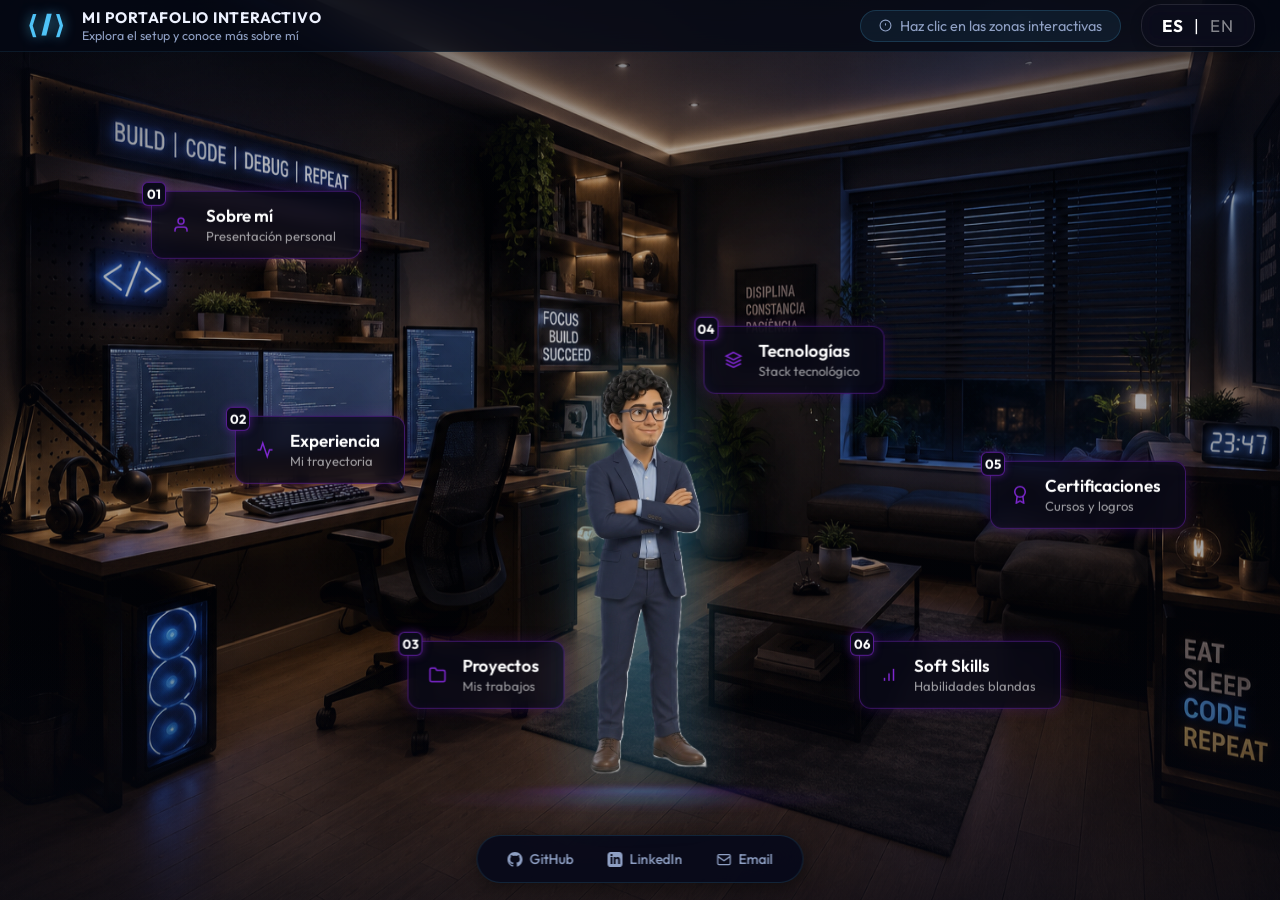
==== commit 2ba180f3: "feat: add comprehensive portfolio assets, styling architecture, and dynamic interactions" ====
--- a/index.html
+++ b/index.html
@@ -4,574 +4,151 @@
 <head>
   <meta charset="UTF-8">
   <meta name="viewport" content="width=device-width, initial-scale=1.0">
-  <title>Brayan Vega Garófalo — Desarrollador Fullstack</title>
+  <title>Brayan Vega Garófalo — Portafolio Interactivo | Desarrollador Fullstack</title>
   <meta name="description"
-    content="Portfolio profesional de Brayan Vega Garófalo, Desarrollador Fullstack Junior especializado en NestJS, .NET Core, y automatización con IA.">
-  <meta property="og:title" content="Brayan Vega Garófalo — Desarrollador Fullstack">
+    content="Portafolio interactivo de Brayan Vega Garófalo, Desarrollador Fullstack Junior. Explora mi setup virtual y descubre mi experiencia, proyectos y habilidades.">
+  <meta name="author" content="Brayan Jasmany Vega Garófalo">
+  <meta name="keywords" content="Desarrollador Fullstack, NestJS, React, AWS, Azure, Quito Ecuador, Portafolio">
+
+  <!-- Open Graph -->
+  <meta property="og:title" content="Brayan Vega Garófalo — Portafolio Interactivo">
   <meta property="og:description"
-    content="Construyo aplicaciones completas: backend, frontend, automatización e integración con IA.">
+    content="Un portafolio inmersivo donde cada objeto de mi setup gamer representa una sección de mi CV.">
   <meta property="og:type" content="website">
+  <meta property="og:locale" content="es_EC">
+
+  <!-- Fonts -->
   <link rel="preconnect" href="https://fonts.googleapis.com">
   <link rel="preconnect" href="https://fonts.gstatic.com" crossorigin>
   <link
-    href="https://fonts.googleapis.com/css2?family=Outfit:wght@300;400;500;600;700;800&family=Sora:wght@300;400;500;600;700&display=swap"
+    href="https://fonts.googleapis.com/css2?family=Outfit:wght@300;400;500;600;700;800&family=Sora:wght@400;600;700;800&display=swap"
     rel="stylesheet">
-  <link rel="stylesheet" href="/src/css/style.css">
-  <link rel="icon" type="image/png" href="/img/logo (2).png">
+
+  <!-- Styles -->
+  <link rel="stylesheet" href="src/css/portfolio.css">
+
+  <!-- Favicon -->
+  <link rel="icon" type="image/png" href="img/logo.png">
 </head>
 
 <body>
 
-  <!-- CURSOR GLOW -->
-  <div class="cursor-glow" id="cursorGlow"></div>
-
-  <!-- NAV -->
-  <nav id="mainNav">
-    <a class="nav-logo" href="#hero">
-      <img src="/img/logo (2).png" alt="Logo BVG" class="logo-img">
-    </a>
-    <button class="nav-toggle" id="navToggle" aria-label="Menú">
-      <span></span><span></span><span></span>
-    </button>
-    <ul class="nav-links" id="navLinks">
-      <li><a href="#hero">Perfil</a></li>
-      <li><a href="#experiencia">Experiencia</a></li>
-      <li><a href="#formacion">Educación</a></li>
-      <li><a href="#habilidades">Skills</a></li>
-      <li><a href="#proyectos">Proyectos</a></li>
-      <li><a href="#cursos">Cursos</a></li>
-      <li><a href="#contacto">Contacto</a></li>
-      <li class="lang-switch-mobile">
-        <a href="index.html" class="active">ES</a> <span style="color: var(--text-dim);">|</span> <a
-          href="index-en.html">EN</a>
-      </li>
-    </ul>
-    <div class="lang-switch-desktop">
-      <a href="index.html" class="active">ES</a>
-      <span class="lang-separator">|</span>
-      <a href="index-en.html">EN</a>
-    </div>
-  </nav>
-
-  <!-- HERO & PERFIL UNIFICADO -->
-  <section id="hero">
-    <canvas id="heroCanvas"></canvas>
-    <div class="container hero-container">
-      <div class="hero-header">
-        <h1 class="hero-name">
-          <span class="hero-line" data-delay="0">Brayan Jasmany</span>
-          <span class="hero-line" data-delay="1">Vega Garófalo</span>
-        </h1>
-        <p class="hero-role">
-          <span class="typing-text" id="typingText"></span>
-          <span class="typing-cursor">|</span>
-        </p>
+  <!-- ══ LOADER ════════════════════════════════ -->
+  <div id="loader" class="loader" role="status" aria-label="Cargando portafolio">
+    <div class="loader-content">
+      <div class="loader-logo">⟨/⟩</div>
+      <div class="loader-tagline">Brayan Vega · Portafolio Interactivo</div>
+      <div class="loader-bar">
+        <div class="loader-fill" id="loaderFill"></div>
       </div>
-
-      <div class="hero-content-grid">
-        <div class="hero-bio">
-          <p>Desarrollador Fullstack Junior y Egresado de la <strong>Universidad de las Fuerzas Armadas ESPE</strong>
-            (en proceso de titulación). Cuento con sólida experiencia construyendo aplicaciones completas: desde el
-            diseño de bases de datos y desarrollo backend con <strong>NestJS / .NET</strong>, hasta la automatización
-            con <strong>Power Automate</strong> y despliegues en nubes como <strong>Azure y AWS</strong>.</p>
-          <p>Gracias a mi background integral, poseo una <strong>visión global del ciclo de vida del software</strong> y
-            una fuerte capacidad para la resolución de problemas. Listo para aportar valor desde el primer día.</p>
-
-          <div class="info-chips">
-            <div class="info-chip">
-              <svg width="14" height="14" viewBox="0 0 24 24" fill="none" stroke="currentColor" stroke-width="2">
-                <path d="M21 10c0 7-9 13-9 13s-9-6-9-13a9 9 0 0118 0z" />
-                <circle cx="12" cy="10" r="3" />
-              </svg>
-              <span>Quito, Ecuador</span>
-            </div>
-            <a href="mailto:vegabrayan721@gmail.com" class="info-chip">
-              <svg width="14" height="14" viewBox="0 0 24 24" fill="none" stroke="currentColor" stroke-width="2">
-                <rect x="2" y="4" width="20" height="16" rx="2" />
-                <path d="M22 7l-10 7L2 7" />
-              </svg>
-              <span>vegabrayan721@gmail.com</span>
-            </a>
-          </div>
-        </div>
-
-        <div class="hero-stats-container">
-          <div class="hero-badge">
-            <span class="badge-pulse"></span>
-            <span class="badge-text">Disponible para trabajar</span>
-          </div>
-
-          <div class="hero-actions" style="margin-bottom: 1rem; width: 100%; justify-content: center;">
-            <a href="/cv/CV_VEGA_BRAYAN.pdf" target="_blank" class="btn btn-primary"
-              style="padding: 0.6rem 1.2rem; font-size: 0.85rem; border-radius: 999px;">
-              <svg width="18" height="18" viewBox="0 0 24 24" fill="none" stroke="currentColor" stroke-width="2">
-                <path d="M21 15v4a2 2 0 0 1-2 2H5a2 2 0 0 1-2-2v-4"></path>
-                <polyline points="7 10 12 15 17 10"></polyline>
-                <line x1="12" y1="15" x2="12" y2="3"></line>
-              </svg>
-              Descargar CV
-            </a>
-          </div>
-          <div class="hero-stats">
-            <div class="stat-card" data-count="3" data-target="#experiencia">
-              <div class="stat-num">0+</div>
-              <div class="stat-lbl">Pasantías</div>
-            </div>
-            <div class="stat-card" data-count="6" data-target="#habilidades">
-              <div class="stat-num">0+</div>
-              <div class="stat-lbl">Tecnologías</div>
-            </div>
-            <div class="stat-card" data-count="2" data-target="modal-idiomas">
-              <div class="stat-num">0</div>
-              <div class="stat-lbl">Idiomas</div>
-            </div>
-            <div class="stat-card" data-count="7" data-target="#cursos">
-              <div class="stat-num">0+</div>
-              <div class="stat-lbl">Cursos</div>
-            </div>
-          </div>
-        </div>
-      </div>
-    </div>
-  </section>
-
-  <!-- EXPERIENCIA -->
-  <section id="experiencia">
-    <div class="container">
-      <div class="section-header">
-        <p class="section-label">Trayectoria</p>
-        <h2 class="section-title">Experiencia profesional</h2>
-      </div>
-      <div class="timeline">
-
-        <div class="timeline-item">
-          <div class="timeline-marker">
-            <div class="timeline-dot"></div>
-          </div>
-          <div class="timeline-content">
-            <div class="timeline-header">
-              <p class="timeline-period">Diciembre 2025 – Mayo 2026</p>
-              <span class="timeline-badge current">Actualidad</span>
-            </div>
-            <h3 class="timeline-role">Pasante de Innovación y Desarrollo</h3>
-            <p class="timeline-company">Alfanet · Quito, Ecuador</p>
-            <ul class="timeline-list">
-              <li>Desarrollé una solución Fullstack para la gestión de tickets de movilización, transporte y vuelos.
-                Construí el backend utilizando NestJS y automaticé las notificaciones y correos transaccionales
-                integrando Power Automate.</li>
-              <li>Implementé un Sistema de Fiscalización impulsado por Inteligencia Artificial. Me encargué de la
-                evaluación y optimización de prompts, así como de la arquitectura para el envío y recepción de datos
-                bidireccional consumiendo la API de Odoo.</li>
-              <li>Construí un Sistema de Gestión de Turnos para la atención al cliente, diseñando la integración directa
-                con los módulos de Odoo para asegurar la disponibilidad de datos en tiempo real.</li>
-              <li>
-                Desarrollé un Ebook Corporativo, donde se muestra la información de la empresa, el organigrama de los
-                departamentos, misión, visión, valores, historia de la empresa y principales noticias del mes.
-              </li>
-            </ul>
-          </div>
-        </div>
-
-        <div class="timeline-item">
-          <div class="timeline-marker">
-            <div class="timeline-dot"></div>
-          </div>
-          <div class="timeline-content">
-            <div class="timeline-header">
-              <p class="timeline-period">Agosto 2025 – Noviembre 2025</p>
-            </div>
-            <h3 class="timeline-role">Pasante de Mesa de Servicios</h3>
-            <p class="timeline-company">Xtrim · Quito, Ecuador</p>
-            <ul class="timeline-list">
-              <li>Resolución de tickets de soporte técnico a usuarios internos.</li>
-              <li>Consultas en bases de datos para análisis y solución de incidencias.</li>
-              <li>Registro, seguimiento y escalamiento de requerimientos mediante la herramienta de mesa de servicios.
-              </li>
-              <li>Apoyo en la documentación de procedimientos y soluciones recurrentes.</li>
-            </ul>
-            <span class="badge-logro">✦ Logro: reducción del tiempo promedio de resolución de incidencias</span>
-          </div>
-        </div>
-
-        <div class="timeline-item">
-          <div class="timeline-marker">
-            <div class="timeline-dot"></div>
-          </div>
-          <div class="timeline-content">
-            <div class="timeline-header">
-              <p class="timeline-period">Octubre 2024 – Diciembre 2024</p>
-            </div>
-            <h3 class="timeline-role">Pasante de Infraestructura</h3>
-            <p class="timeline-company">Universidad de las Fuerzas Armadas ESPE · Quito, Ecuador</p>
-            <ul class="timeline-list">
-              <li>Actualización y diagramación de infraestructura física en datacenters.</li>
-              <li>Documentación de configuración de racks mediante herramientas de diseño técnico.</li>
-              <li>Apoyo en tareas de mantenimiento de redes y cableado estructurado.</li>
-            </ul>
-            <span class="badge-logro">✦ Logro: contribución a la actualización completa del inventario de equipos del
-              datacenter institucional</span>
-          </div>
-        </div>
-
-      </div>
-    </div>
-  </section>
-
-  <!-- FORMACIÓN ACADÉMICA -->
-  <section id="formacion">
-    <div class="container">
-      <div class="section-header">
-        <p class="section-label">Educación</p>
-        <h2 class="section-title">Formación académica</h2>
-      </div>
-      <div class="edu-cards">
-        <div class="edu-card">
-          <div class="edu-card-accent"></div>
-          <div class="edu-info">
-            <p class="edu-degree">Ingeniería en Tecnologías de la Información</p>
-            <p class="edu-institution">Universidad de las Fuerzas Armadas ESPE</p>
-            <p class="edu-detail">Egresado · Tesis en desarrollo</p>
-          </div>
-          <span class="edu-year">2021 – 2026</span>
-        </div>
-        <div class="edu-card">
-          <div class="edu-card-accent"></div>
-          <div class="edu-info">
-            <p class="edu-degree">Bachiller en Ciencias Generales</p>
-            <p class="edu-institution">Colegio Nacional Conocoto · Programa del Bachillerato Internacional (IB)</p>
-            <ul class="edu-highlights">
-              <li>Asignaturas avanzadas en áreas científicas y tecnológicas</li>
-              <li>Desarrollo de habilidades de investigación, redacción y análisis crítico</li>
-              <li>Participación en el programa CAS, Monografía y Teoría del Conocimiento</li>
-            </ul>
-          </div>
-          <span class="edu-year">2020</span>
-        </div>
-      </div>
-    </div>
-  </section>
-
-  <!-- HABILIDADES -->
-  <section id="habilidades">
-    <div class="container">
-      <div class="section-header">
-        <p class="section-label">Competencias</p>
-        <h2 class="section-title">Habilidades destacadas</h2>
-      </div>
-      <div class="carousel-wrapper">
-        <button class="carousel-btn prev" id="skillsPrev" aria-label="Anterior">
-          <svg width="20" height="20" viewBox="0 0 24 24" fill="none" stroke="currentColor" stroke-width="2">
-            <path d="M15 18l-6-6 6-6" />
-          </svg>
-        </button>
-        <div class="carousel-viewport" id="skillsCarousel">
-          <div class="carousel-track" id="skillsTrack">
-            <div class="skill-group">
-              <div class="skill-group-icon">⟨/⟩</div>
-              <p class="skill-group-title">Programación</p>
-              <ul class="skill-items">
-                <li>JavaScript / TypeScript</li>
-                <li>PHP</li>
-                <li>C# / .NET Core</li>
-                <li>NestJS</li>
-              </ul>
-            </div>
-            <div class="skill-group">
-              <div class="skill-group-icon">◉</div>
-              <p class="skill-group-title">Bases de datos</p>
-              <ul class="skill-items">
-                <li>PostgreSQL</li>
-                <li>MySQL</li>
-                <li>MongoDB</li>
-                <li>TypeORM</li>
-              </ul>
-            </div>
-            <div class="skill-group">
-              <div class="skill-group-icon">⬡</div>
-              <p class="skill-group-title">Infraestructura y redes</p>
-              <ul class="skill-items">
-                <li>Configuración de datacenters</li>
-                <li>Diagramación de racks</li>
-                <li>Redes y cableado estructurado</li>
-              </ul>
-            </div>
-            <div class="skill-group">
-              <div class="skill-group-icon">☁</div>
-              <p class="skill-group-title">DevOps & Cloud</p>
-              <ul class="skill-items">
-                <li>Docker / Docker Compose</li>
-                <li>Cloud (AWS / Azure)</li>
-                <li>CI/CD & Git / GitHub</li>
-              </ul>
-            </div>
-            <div class="skill-group">
-              <div class="skill-group-icon">🛡</div>
-              <p class="skill-group-title">Ciberseguridad</p>
-              <ul class="skill-items">
-                <li>Seguridad en redes</li>
-                <li>Desarrollo seguro</li>
-                <li>CompTIA Security+ (en curso)</li>
-              </ul>
-            </div>
-            <div class="skill-group">
-              <div class="skill-group-icon">★</div>
-              <p class="skill-group-title">Habilidades blandas</p>
-              <ul class="skill-items">
-                <li>Pensamiento analítico</li>
-                <li>Comunicación efectiva</li>
-                <li>Aprendizaje autónomo</li>
-                <li>Orientación a resultados</li>
-              </ul>
-            </div>
-          </div>
-        </div>
-        <button class="carousel-btn next" id="skillsNext" aria-label="Siguiente">
-          <svg width="20" height="20" viewBox="0 0 24 24" fill="none" stroke="currentColor" stroke-width="2">
-            <path d="M9 18l6-6-6-6" />
-          </svg>
-        </button>
-      </div>
-      <div class="carousel-dots" id="skillsDots"></div>
-    </div>
-  </section>
-
-  <!-- PROYECTOS -->
-  <section id="proyectos">
-    <div class="container">
-      <div class="section-header">
-        <p class="section-label">Portafolio</p>
-        <h2 class="section-title">Proyectos destacados</h2>
-      </div>
-      <div class="projects-grid">
-        <!-- Automated Financial Infrastructure -->
-        <div class="project-card">
-          <div class="project-card-glow"></div>
-          <div class="project-number">01</div>
-          <h3 class="project-title">Automated Financial Infrastructure</h3>
-          <p class="project-type">2025 - 2026 · Infraestructura & Cloud</p>
-          <p class="project-desc">Orquestación multihonst en AWS & Kubernetes. Automatización de infraestructura
-            escalable con Terraform y pipelines CI/CD.</p>
-
-          <div class="tech-tags">
-            <span class="stack-tag">AWS (EKS)</span>
-            <span class="stack-tag">Kubernetes</span>
-            <span class="stack-tag">Terraform</span>
-            <span class="stack-tag">PostgreSQL</span>
-            <span class="stack-tag">Docker</span>
-            <span class="stack-tag">CI/CD</span>
-            <span class="stack-tag">GitHub Actions</span>
-            <span class="stack-tag">Mensajería Cloud</span>
-          </div>
-        </div>
-
-        <!-- Automation-Tickets-CAB -->
-        <div class="project-card">
-          <div class="project-card-glow"></div>
-          <div class="project-number">02</div>
-          <h3 class="project-title">Automation-Tickets-CAB</h3>
-          <p class="project-type">Empresarial · Fullstack</p>
-          <p class="project-desc">Gestión de tickets automatizada con arquitectura de monorepositorio e integración con
-            Azure AD.</p>
-
-          <div class="tech-tags">
-            <span class="stack-tag">React</span>
-            <span class="stack-tag">TypeScript</span>
-            <span class="stack-tag">Tailwind</span>
-            <span class="stack-tag">NestJS</span>
-            <span class="stack-tag">MySQL</span>
-            <span class="stack-tag">Azure Cloud</span>
-            <span class="stack-tag">GitHub Actions</span>
-          </div>
-        </div>
-
-        <!-- FiscalizApp -->
-        <div class="project-card">
-          <div class="project-card-glow"></div>
-          <div class="project-number">03</div>
-          <h3 class="project-title">FiscalizApp</h3>
-          <p class="project-type">Innovación · IA & Cloud</p>
-          <p class="project-desc">Sincronización vía Odoo API y persistencia en AWS DynamoDB para procesos de
-            fiscalización.</p>
-
-          <div class="tech-tags">
-            <span class="stack-tag">React</span>
-            <span class="stack-tag">Vite</span>
-            <span class="stack-tag">Node.js</span>
-            <span class="stack-tag">AWS EC2</span>
-            <span class="stack-tag">AWS CloudFront</span>
-            <span class="stack-tag">DynamoDB</span>
-            <span class="stack-tag">Odoo API</span>
-          </div>
-        </div>
-
-        <!-- EBOOK-ALFANET -->
-        <div class="project-card">
-          <div class="project-card-glow"></div>
-          <div class="project-number">04</div>
-          <h3 class="project-title">EBOOK-ALFANET</h3>
-          <p class="project-type">Cloud · Azure</p>
-          <p class="project-desc">Gestor de bibliotecas digitales con Azure MSAL y almacenamiento en Azure Blob Storage.
-          </p>
-
-          <div class="tech-tags">
-            <span class="stack-tag">React</span>
-            <span class="stack-tag">TypeScript</span>
-            <span class="stack-tag">Node.js</span>
-            <span class="stack-tag">Cosmos DB</span>
-            <span class="stack-tag">Blob Storage</span>
-            <span class="stack-tag">Azure MSAL</span>
-          </div>
-        </div>
-      </div>
-    </div>
-  </section>
-
-  <!-- CURSOS -->
-  <section id="cursos">
-    <div class="container">
-      <div class="section-header">
-        <p class="section-label">Formación continua</p>
-        <h2 class="section-title">Cursos y certificaciones</h2>
-      </div>
-      <div class="cursos-grid">
-        <div class="curso-card"
-          data-pdf="/Certificados/Networking_Essentials_certificate_bjvega4-espe-edu-ec_f63409ac-ecbd-4458-8830-0b53fefdffb4 (1).pdf">
-          <div class="curso-icon"><svg viewBox="0 0 24 24" fill="none" stroke="currentColor" stroke-width="1.5">
-              <path d="M12 2L2 7l10 5 10-5-10-5zM2 17l10 5 10-5M2 12l10 5 10-5" />
-            </svg></div>
-          <div>
-            <p class="curso-name">Cisco Networking Essentials</p>
-            <p class="curso-org">Cisco Networking Academy · 2023</p>
-          </div>
-        </div>
-        <div class="curso-card"
-          data-pdf="/Certificados/_certificate_vegabrayan721-gmail-com_1da336fd-53ec-43a0-b3c5-1a64ac57f75f (1).pdf">
-          <div class="curso-icon"><svg viewBox="0 0 24 24" fill="none" stroke="currentColor" stroke-width="1.5">
-              <path d="M12 22s8-4 8-10V5l-8-3-8 3v7c0 6 8 10 8 10z" />
-            </svg></div>
-          <div>
-            <p class="curso-name">Introducción a la Ciberseguridad</p>
-            <p class="curso-org">Cisco Networking Academy · 2025</p>
-          </div>
-        </div>
-        <div class="curso-card" data-pdf="/Certificados/Ciberseguridad-CompTIA.pdf">
-          <div class="curso-icon"><svg viewBox="0 0 24 24" fill="none" stroke="currentColor" stroke-width="1.5">
-              <path d="M12 22s8-4 8-10V5l-8-3-8 3v7c0 6 8 10 8 10z" />
-            </svg></div>
-          <div>
-            <p class="curso-name">Fundamentos de Ciberseguridad (CompTIA Security+ M1)</p>
-            <p class="curso-org">Udemy · 2025</p>
-          </div>
-        </div>
-        <div class="curso-card" data-pdf="/Certificados/BasesDeGit_Vega_Brayan.pdf">
-          <div class="curso-icon"><svg viewBox="0 0 24 24" fill="none" stroke="currentColor" stroke-width="1.5">
-              <circle cx="12" cy="12" r="3" />
-              <path d="M19.07 4.93a10 10 0 010 14.14M4.93 4.93a10 10 0 000 14.14" />
-            </svg></div>
-          <div>
-            <p class="curso-name">Bases de Git y GitHub</p>
-            <p class="curso-org">Desafío Latam · 2025</p>
-          </div>
-        </div>
-        <div class="curso-card" data-pdf="/Certificados/AprendePowerBI_Vega_Brayan.pdf">
-          <div class="curso-icon"><svg viewBox="0 0 24 24" fill="none" stroke="currentColor" stroke-width="1.5">
-              <rect x="3" y="3" width="18" height="18" rx="2" />
-              <path d="M3 9h18M9 21V9" />
-            </svg></div>
-          <div>
-            <p class="curso-name">Aprende Power BI desde cero</p>
-            <p class="curso-org">Udemy · 2025</p>
-          </div>
-        </div>
-        <div class="curso-card" data-pdf="/Certificados/DesarrollaunaaplicaciónFullStacklaguíapráctica_Vega_Brayan.pdf">
-          <div class="curso-icon"><svg viewBox="0 0 24 24" fill="none" stroke="currentColor" stroke-width="1.5">
-              <polyline points="16 18 22 12 16 6" />
-              <polyline points="8 6 2 12 8 18" />
-            </svg></div>
-          <div>
-            <p class="curso-name">Desarrolla una Aplicación Full Stack: Guía Práctica</p>
-            <p class="curso-org">Udemy · 2025</p>
-          </div>
-        </div>
-        <div class="curso-card" data-pdf="/Certificados/AutomatizaciónInteligentesinCódigo_Vega_Brayan.pdf">
-          <div class="curso-icon"><svg viewBox="0 0 24 24" fill="none" stroke="currentColor" stroke-width="1.5">
-              <path d="M13 2H6a2 2 0 00-2 2v16a2 2 0 002 2h12a2 2 0 002-2V9z" />
-              <polyline points="13 2 13 9 20 9" />
-            </svg></div>
-          <div>
-            <p class="curso-name">Automatización Inteligente sin Código</p>
-            <p class="curso-org">Desafío Latam · 2025</p>
-          </div>
-        </div>
-      </div>
-    </div>
-  </section>
-
-  <!-- CONTACTO -->
-  <section id="contacto">
-    <div class="container">
-      <div class="section-header center">
-        <p class="section-label">¿Hablamos?</p>
-        <h2 class="section-title">Contacto</h2>
-      </div>
-      <p class="contact-intro">Estoy disponible para nuevas oportunidades laborales, colaboraciones o simplemente para
-        conversar sobre tecnología.</p>
-      <div class="contact-links">
-        <a href="mailto:vegabrayan721@gmail.com" class="contact-btn primary" id="contact-email">
-          <svg width="18" height="18" viewBox="0 0 24 24" fill="none" stroke="currentColor" stroke-width="2">
-            <rect x="2" y="4" width="20" height="16" rx="2" />
-            <path d="M22 7l-10 7L2 7" />
-          </svg>
-          <span>vegabrayan721@gmail.com</span>
-        </a>
-        </a>
-      </div>
-      <div class="contact-location">
-        <svg width="14" height="14" viewBox="0 0 24 24" fill="none" stroke="currentColor" stroke-width="2">
-          <path d="M21 10c0 7-9 13-9 13s-9-6-9-13a9 9 0 0118 0z" />
-          <circle cx="12" cy="10" r="3" />
-        </svg>
-        <span>Galo Plaza Lasso, Quito 170144, Ecuador</span>
-      </div>
-    </div>
-  </section>
-
-  <footer>
-    <div class="footer-content">
-      <p>Diseñado y desarrollado por <strong>Brayan Vega Garófalo</strong></p>
-      <p class="footer-year">© 2026 · Quito, Ecuador</p>
-    </div>
-  </footer>
-
-  <!-- MODAL CERTIFICADO -->
-  <div id="certModal" class="modal">
-    <div class="modal-content">
-      <span class="close-modal">&times;</span>
-      <iframe id="certFrame" src="" title="Visualizador de Certificados" style="border: none;"></iframe>
+      <p class="loader-text">Preparando tu experiencia…</p>
     </div>
   </div>
 
-  <!-- MODAL IDIOMAS -->
-  <div id="langModal" class="modal">
-    <div class="modal-content lang-modal-content">
-      <span class="close-modal" id="closeLangModal">&times;</span>
-      <div class="lang-modal-header">
-        <h3>Idiomas</h3>
-      </div>
-      <div class="lang-list">
-        <div class="lang-item">
-          <span class="lang-name">Español</span>
-          <span class="lang-level">Nativo</span>
-        </div>
-        <div class="lang-item">
-          <span class="lang-name">Inglés</span>
-          <span class="lang-level">B1 (Intermedio)</span>
+  <!-- ══ APP ═══════════════════════════════════ -->
+  <div id="app" class="app">
+
+    <!-- HEADER -->
+    <header class="floating-header" role="banner">
+      <div class="header-brand">
+        <span class="header-icon" aria-hidden="true">⟨/⟩</span>
+        <div>
+          <span class="header-title">MI PORTAFOLIO INTERACTIVO</span>
+          <span class="header-sub">Explora el setup y conoce más sobre mí</span>
         </div>
       </div>
+      <div style="display: flex; align-items: center; gap: 1rem;">
+        <div class="header-hint" aria-live="polite">
+          <svg width="13" height="13" viewBox="0 0 24 24" fill="none" stroke="currentColor" stroke-width="2">
+            <circle cx="12" cy="12" r="10"/><line x1="12" y1="8" x2="12" y2="12"/>
+            <line x1="12" y1="16" x2="12.01" y2="16"/>
+          </svg>
+          Haz clic en las zonas interactivas
+        </div>
+        <button id="langToggleBtn" class="lang-toggle-btn" aria-label="Toggle language">
+          <strong>ES</strong> | <span style="opacity:0.5">EN</span>
+        </button>
+      </div>
+    </header>
+
+    <!-- ESCENARIO — full room -->
+    <main class="scene-container" id="sceneContainer" role="main">
+
+      <!-- Fondo: setup completo visible -->
+      <div class="scene-bg" role="img" aria-label="Setup gamer y de programador"></div>
+
+      <!-- Vignette sutil -->
+      <div class="scene-overlay" aria-hidden="true"></div>
+
+      <!-- HOTSPOTS generados por JS -->
+      <div class="hotspots-layer" id="hotspotsLayer"
+        role="navigation" aria-label="Zonas interactivas del portafolio"></div>
+
+      <!-- Zone glow -->
+      <div class="zone-glow" id="zoneGlow" aria-hidden="true"></div>
+
+    </main>
+
+    <!-- AVATAR — fijo izquierda o centro -->
+    <div class="avatar-container hidden" id="avatarContainer" aria-hidden="true">
+      <img
+        src="img/pose-about.png"
+        id="avatar"
+        class="avatar-img"
+        alt="Avatar de Brayan Vega Garófalo"
+      >
+      <div class="avatar-shadow"></div>
+      <div class="avatar-glow"></div>
     </div>
-  </div>
 
-  <script type="module" src="/src/js/main.js"></script>
+    <!-- PANEL DE INFORMACIÓN — flotante junto al avatar -->
+    <aside class="info-panel" id="infoPanel" aria-hidden="true">
+      <div class="panel-layout">
+        <div class="content-col" style="flex: 1;">
+          <div class="panel-header" style="padding: 2rem 1rem 1rem; display: flex; justify-content: space-between; align-items: center;">
+            <h2 id="panelZoneTitle" style="font-size: 2.4rem; font-weight: 800; margin: 0; color: #fff; text-transform: uppercase; letter-spacing: 2px; text-shadow: 0 0 20px rgba(138,43,226,0.6);">Título</h2>
+            <div style="display:flex; align-items:center; gap: 0.6rem;">
+              <button class="nav-btn" id="prevZoneBtn" aria-label="Anterior">
+                <svg width="20" height="20" viewBox="0 0 24 24" fill="none" stroke="currentColor" stroke-width="2"><polyline points="15 18 9 12 15 6"/></svg>
+              </button>
+              <button class="nav-btn" id="nextZoneBtn" aria-label="Siguiente">
+                <svg width="20" height="20" viewBox="0 0 24 24" fill="none" stroke="currentColor" stroke-width="2"><polyline points="9 18 15 12 9 6"/></svg>
+              </button>
+              <button class="close-btn" id="closePanelBtn" aria-label="Cerrar panel">
+                <svg width="22" height="22" viewBox="0 0 24 24" fill="none" stroke="currentColor" stroke-width="2"><line x1="18" y1="6" x2="6" y2="18"/><line x1="6" y1="6" x2="18" y2="18"/></svg>
+              </button>
+            </div>
+          </div>
+          <div class="panel-body" id="panelBody" role="region" aria-live="polite"></div>
+        </div>
+      </div>
+    </aside>
+
+    <!-- SOCIAL BAR -->
+    <nav class="social-bar" id="socialBar" role="navigation" aria-label="Redes sociales">
+      <a href="#" class="social-btn" id="sb-github" target="_blank" rel="noopener noreferrer" aria-label="GitHub">
+        <svg width="15" height="15" viewBox="0 0 24 24" fill="currentColor">
+          <path d="M12 0c-6.626 0-12 5.373-12 12 0 5.302 3.438 9.8 8.207 11.387.599.111.793-.261.793-.577v-2.234c-3.338.726-4.033-1.416-4.033-1.416-.546-1.387-1.333-1.756-1.333-1.756-1.089-.745.083-.729.083-.729 1.205.084 1.839 1.237 1.839 1.237 1.07 1.834 2.807 1.304 3.492.997.107-.775.418-1.305.762-1.604-2.665-.305-5.467-1.334-5.467-5.931 0-1.311.469-2.381 1.236-3.221-.124-.303-.535-1.524.117-3.176 0 0 1.008-.322 3.301 1.23.957-.266 1.983-.399 3.003-.404 1.02.005 2.047.138 3.006.404 2.291-1.552 3.297-1.23 3.297-1.23.653 1.653.242 2.874.118 3.176.77.84 1.235 1.911 1.235 3.221 0 4.609-2.807 5.624-5.479 5.921.43.372.823 1.102.823 2.222v3.293c0 .319.192.694.801.576 4.765-1.589 8.199-6.086 8.199-11.386 0-6.627-5.373-12-12-12z"/>
+        </svg>
+        <span>GitHub</span>
+      </a>
+      <a href="#" class="social-btn" id="sb-linkedin" target="_blank" rel="noopener noreferrer" aria-label="LinkedIn">
+        <svg width="15" height="15" viewBox="0 0 24 24" fill="currentColor">
+          <path d="M19 0h-14c-2.761 0-5 2.239-5 5v14c0 2.761 2.239 5 5 5h14c2.762 0 5-2.239 5-5v-14c0-2.761-2.238-5-5-5zm-11 19h-3v-11h3v11zm-1.5-12.268c-.966 0-1.75-.79-1.75-1.764s.784-1.764 1.75-1.764 1.75.79 1.75 1.764-.783 1.764-1.75 1.764zm13.5 12.268h-3v-5.604c0-3.368-4-3.113-4 0v5.604h-3v-11h3v1.765c1.396-2.586 7-2.777 7 2.476v6.759z"/>
+        </svg>
+        <span>LinkedIn</span>
+      </a>
+      <a href="#" class="social-btn" id="sb-email" aria-label="Email">
+        <svg width="15" height="15" viewBox="0 0 24 24" fill="none" stroke="currentColor" stroke-width="2">
+          <rect x="2" y="4" width="20" height="16" rx="2"/><path d="M22 7l-10 7L2 7"/>
+        </svg>
+        <span>Email</span>
+      </a>
+    </nav>
+
+  </div><!-- /#app -->
+
+  <script src="src/js/portfolio.js"></script>
+
 </body>
-
 </html>
--- a/src/css/portfolio.css
+++ b/src/css/portfolio.css
@@ -0,0 +1,2442 @@
+/* =============================================
+   PORTFOLIO INTERACTIVO — Brayan Vega Garófalo
+   Rediseño v2: Habitación completa + poses
+   ============================================= */
+
+/* ── TOKENS ──────────────────────────────────── */
+:root {
+  --blue: #4FC3F7;
+  --blue-dark: #0288D1;
+  --violet: #7C3AED;
+  --violet-light: #9C27B0;
+  --cyan: #00E5FF;
+  --magenta: #E040FB;
+  --green: #4CAF50;
+  --orange: #FF9800;
+
+  --bg-primary: #050814;
+  --bg-card: rgba(6, 9, 26, 0.88);
+
+  --glass-bg: rgba(6, 9, 26, 0.86);
+  --glass-border: rgba(79, 195, 247, 0.20);
+
+  --text-primary: #EEF2FF;
+  --text-secondary: #8FA0C4;
+  --text-dim: #4A5575;
+
+  --glow-blue: 0 0 24px rgba(79, 195, 247, 0.55);
+  --glow-violet: 0 0 24px rgba(124, 58, 237, 0.55);
+  --glow-cyan: 0 0 28px rgba(0, 229, 255, 0.60);
+
+  --font-main: 'Outfit', sans-serif;
+  --font-mono: 'Sora', monospace;
+
+  --ease-bounce: cubic-bezier(0.34, 1.56, 0.64, 1);
+  --ease-smooth: cubic-bezier(0.4, 0, 0.2, 1);
+
+  --header-h: 52px;
+}
+
+/* ── RESET ───────────────────────────────────── */
+*,
+*::before,
+*::after {
+  margin: 0;
+  padding: 0;
+  box-sizing: border-box;
+}
+
+html,
+body {
+  width: 100%;
+  height: 100%;
+  overflow: hidden;
+}
+
+html {
+  font-size: 20px;
+  /* Aumenta el tamaño de todo (usamos rem) */
+}
+
+@media (min-width: 1600px) {
+  html {
+    font-size: 24px;
+  }
+}
+
+@media (max-width: 1200px) {
+  html {
+    font-size: 16px;
+  }
+}
+
+@media (max-width: 768px) {
+  html {
+    font-size: 14px;
+  }
+}
+
+body {
+  font-family: var(--font-main);
+  background: var(--bg-primary);
+  color: var(--text-primary);
+  -webkit-font-smoothing: antialiased;
+}
+
+a {
+  text-decoration: none;
+  color: inherit;
+}
+
+ul {
+  list-style: none;
+}
+
+img {
+  display: block;
+}
+
+* {
+  scrollbar-width: thin;
+  scrollbar-color: rgba(79, 195, 247, .25) transparent;
+}
+
+::-webkit-scrollbar {
+  width: 3px;
+}
+
+::-webkit-scrollbar-thumb {
+  background: rgba(79, 195, 247, .25);
+  border-radius: 99px;
+}
+
+/* ── LOADER ──────────────────────────────────── */
+.loader {
+  position: fixed;
+  inset: 0;
+  z-index: 9999;
+  display: flex;
+  align-items: center;
+  justify-content: center;
+  background: var(--bg-primary);
+  transition: opacity .6s ease;
+}
+
+.loader.out {
+  opacity: 0;
+  pointer-events: none;
+}
+
+.loader-content {
+  text-align: center;
+  display: flex;
+  flex-direction: column;
+  align-items: center;
+}
+
+.loader-logo {
+  font-size: 3rem;
+  font-weight: 800;
+  font-family: var(--font-mono);
+  color: var(--blue);
+  margin-bottom: .75rem;
+  animation: loaderGlow 1.2s ease-in-out infinite alternate;
+}
+
+@keyframes loaderGlow {
+  from {
+    text-shadow: 0 0 16px rgba(79, 195, 247, .5);
+  }
+
+  to {
+    text-shadow: 0 0 40px rgba(79, 195, 247, .95), 0 0 80px rgba(124, 58, 237, .5);
+  }
+}
+
+.loader-tagline {
+  font-size: .78rem;
+  color: var(--text-secondary);
+  letter-spacing: .06em;
+  margin-bottom: 1.5rem;
+  font-family: var(--font-mono);
+}
+
+.loader-bar {
+  width: 220px;
+  height: 2px;
+  background: rgba(79, 195, 247, .15);
+  border-radius: 99px;
+  overflow: hidden;
+  margin-bottom: .9rem;
+}
+
+.loader-fill {
+  height: 100%;
+  background: linear-gradient(90deg, var(--blue), var(--violet), var(--cyan));
+  border-radius: 99px;
+  width: 0%;
+  transition: width .12s linear;
+}
+
+.loader-text {
+  font-size: .7rem;
+  color: var(--text-dim);
+  font-family: var(--font-mono);
+  letter-spacing: .08em;
+}
+
+/* ── APP ─────────────────────────────────────── */
+.app {
+  position: relative;
+  width: 100vw;
+  height: 100vh;
+  overflow: hidden;
+}
+
+/* ── HEADER ──────────────────────────────────── */
+.floating-header {
+  position: fixed;
+  top: 0;
+  left: 0;
+  right: 0;
+  height: var(--header-h);
+  z-index: 300;
+  display: flex;
+  align-items: center;
+  justify-content: space-between;
+  padding: 0 1.25rem;
+  background: rgba(5, 8, 20, .78);
+  backdrop-filter: blur(16px);
+  border-bottom: 1px solid rgba(79, 195, 247, .1);
+}
+
+.header-brand {
+  display: flex;
+  align-items: center;
+  gap: .75rem;
+}
+
+.header-icon {
+  font-size: 1.3rem;
+  font-weight: 800;
+  font-family: var(--font-mono);
+  color: var(--blue);
+  text-shadow: 0 0 12px rgba(79, 195, 247, .7);
+}
+
+.header-title {
+  display: block;
+  font-size: .76rem;
+  font-weight: 700;
+  letter-spacing: .05em;
+}
+
+.header-sub {
+  display: block;
+  font-size: .62rem;
+  color: var(--text-secondary);
+  margin-top: .04rem;
+}
+
+.header-hint {
+  font-size: .72rem;
+  color: var(--text-secondary);
+  background: rgba(79, 195, 247, .08);
+  border: 1px solid rgba(79, 195, 247, .18);
+  border-radius: 99px;
+  padding: .3rem .9rem;
+  display: flex;
+  align-items: center;
+  gap: .4rem;
+  animation: hintBreath 3s ease-in-out infinite;
+}
+
+@keyframes hintBreath {
+
+  0%,
+  100% {
+    opacity: 1;
+  }
+
+  50% {
+    opacity: .5;
+  }
+}
+
+/* ── SCENE — full room ───────────────────────── */
+.scene-container {
+  position: absolute;
+  inset: 0;
+  z-index: 1;
+  cursor: crosshair;
+}
+
+.scene-bg {
+  position: absolute;
+  inset: 0;
+  background-image: url('../../img/setup.png');
+  background-size: 100% 100%;
+  /* Forzar a que se vea la habitación completa sin cortes */
+  background-position: center center;
+  transform: scale(1.01);
+  transform-origin: center center;
+  transition: transform .12s linear;
+  will-change: transform;
+}
+
+/* Subtle dark vignette — does NOT cover right side heavily */
+.scene-overlay {
+  position: absolute;
+  inset: 0;
+  pointer-events: none;
+  background:
+    linear-gradient(to top, rgba(5, 8, 20, .55) 0%, transparent 30%),
+    linear-gradient(to bottom, rgba(5, 8, 20, .45) 0%, transparent 22%),
+    linear-gradient(to right, rgba(5, 8, 20, .12) 50%, rgba(5, 8, 20, .30) 100%),
+    linear-gradient(to left, rgba(5, 8, 20, .12) 80%, rgba(5, 8, 20, .28) 100%);
+  transition: background 0.6s ease;
+  z-index: 10;
+}
+
+.scene-overlay.dimmed {
+  background: rgba(5, 8, 20, 0.85);
+  /* Darkens the entire room */
+}
+
+/* ── HOTSPOTS ────────────────────────────────── */
+.hotspots-layer {
+  position: absolute;
+  inset: 0;
+  z-index: 20;
+  pointer-events: none;
+}
+
+.hotspot {
+  position: absolute;
+  transform: translate(-50%, -50%);
+  cursor: pointer;
+  pointer-events: all;
+  z-index: 21;
+}
+
+.hs-card {
+  position: relative;
+  display: flex;
+  align-items: center;
+  gap: 0.8rem;
+  padding: 0.7rem 1.2rem 0.7rem 1rem;
+  min-width: 130px;
+  background: rgba(10, 10, 25, 0.75);
+  backdrop-filter: blur(8px);
+  border: 1px solid rgba(138, 43, 226, 0.4);
+  border-radius: 12px;
+  box-shadow: 0 0 15px rgba(138, 43, 226, 0.2), inset 0 0 10px rgba(138, 43, 226, 0.05);
+  transition: transform 0.3s ease, box-shadow 0.3s ease, border-color 0.3s ease;
+}
+
+.hs-card:hover,
+.hotspot.active .hs-card {
+  transform: scale(1.05);
+  box-shadow: 0 0 25px rgba(138, 43, 226, 0.5), inset 0 0 15px rgba(138, 43, 226, 0.15);
+  border-color: rgba(138, 43, 226, 0.8);
+}
+
+.hs-badge {
+  position: absolute;
+  top: -10px;
+  left: -10px;
+  width: 24px;
+  height: 24px;
+  background: #0a0a19;
+  border: 1px solid rgba(138, 43, 226, 0.6);
+  border-radius: 6px;
+  display: flex;
+  align-items: center;
+  justify-content: center;
+  font-size: 0.65rem;
+  font-weight: bold;
+  color: #fff;
+  box-shadow: 0 0 8px rgba(138, 43, 226, 0.4);
+}
+
+.hs-icon {
+  display: flex;
+  align-items: center;
+  justify-content: center;
+  color: rgba(138, 43, 226, 0.9);
+}
+
+.hs-info {
+  display: flex;
+  flex-direction: column;
+  justify-content: center;
+}
+
+.hs-name {
+  font-size: 0.85rem;
+  font-weight: 600;
+  color: #fff;
+  white-space: nowrap;
+  line-height: 1.2;
+}
+
+.hs-sub {
+  font-size: 0.65rem;
+  font-weight: 400;
+  color: rgba(255, 255, 255, 0.6);
+  white-space: nowrap;
+  margin-top: 0.1rem;
+}
+
+/* ── CORNER CARDS (For Panel) ────────────────── */
+.corner-card {
+  background: rgba(15, 15, 30, 0.6);
+  border: 1px solid rgba(138, 43, 226, 0.2);
+  border-radius: 16px;
+  padding: 1.2rem;
+  box-shadow: inset 0 0 0 1px rgba(255, 255, 255, 0.02), 0 4px 15px rgba(0, 0, 0, 0.2);
+  margin-bottom: 1rem;
+}
+
+.hotspot-sub {
+  display: block;
+  font-size: .58rem;
+  color: var(--text-secondary);
+}
+
+.hotspot:hover .hotspot-dot {
+  background: rgba(79, 195, 247, .35);
+  box-shadow: 0 0 26px rgba(79, 195, 247, .75);
+  transform: scale(1.2);
+}
+
+.hotspot.active .hotspot-dot {
+  background: var(--blue);
+  border-color: var(--cyan);
+  box-shadow: 0 0 28px rgba(79, 195, 247, .9), 0 0 56px rgba(79, 195, 247, .4);
+}
+
+.hotspot.active .hotspot-dot span {
+  color: var(--bg-primary);
+}
+
+.hotspot.active .hotspot-ring {
+  border-color: var(--cyan);
+}
+
+.hotspot.active .hotspot-label {
+  border-color: rgba(0, 229, 255, .4);
+  background: rgba(0, 229, 255, .08);
+}
+
+.hotspot.active .hotspot-name {
+  color: var(--cyan);
+}
+
+/* ── ZONE GLOW ───────────────────────────────── */
+.zone-glow {
+  position: absolute;
+  width: 280px;
+  height: 280px;
+  border-radius: 50%;
+  background: radial-gradient(circle, rgba(138, 43, 226, .3) 0%, rgba(138, 43, 226, .1) 40%, transparent 70%);
+  transform: translate(-50%, -50%);
+  pointer-events: none;
+  z-index: 18;
+  opacity: 0;
+  transition: opacity .3s ease;
+  will-change: opacity;
+}
+
+.zone-glow.active {
+  opacity: 1;
+}
+
+.zone-glow.fade {
+  opacity: 0;
+  transition: opacity 1.4s ease;
+}
+
+/* ── DECORATIVE ELEMENTS ────────────────────── */
+.divider {
+  height: 1px;
+  background: linear-gradient(90deg, transparent, rgba(79, 195, 247, .25), rgba(124, 58, 237, .25), transparent);
+  margin: 1.1rem 0;
+  position: relative;
+}
+
+.divider::after {
+  content: '◆';
+  position: absolute;
+  left: 50%;
+  top: 50%;
+  transform: translate(-50%, -50%);
+  font-size: .38rem;
+  color: var(--blue);
+  background: rgba(6, 9, 26, .95);
+  padding: 0 .5rem;
+  text-shadow: 0 0 8px rgba(79, 195, 247, .6);
+}
+
+.corner-card {
+  background: rgba(15, 15, 30, 0.65);
+  backdrop-filter: blur(24px);
+  border: 1px solid rgba(138, 43, 226, 0.2);
+  border-radius: 16px;
+  padding: 1.2rem;
+  box-shadow: inset 0 0 0 1px rgba(255, 255, 255, 0.02), 0 4px 15px rgba(0, 0, 0, 0.4);
+  margin-bottom: 1rem;
+}
+
+.corner-card::before,
+.corner-card::after {
+  content: '';
+  position: absolute;
+  width: 10px;
+  height: 10px;
+  border-color: rgba(138, 43, 226, 0.5);
+  border-style: solid;
+  pointer-events: none;
+  opacity: 0;
+  transition: opacity .4s ease;
+}
+
+.corner-card:hover::before,
+.corner-card:hover::after {
+  opacity: 1;
+}
+
+.corner-card::before {
+  top: 4px;
+  left: 4px;
+  border-width: 1px 0 0 1px;
+  border-radius: 3px 0 0 0;
+}
+
+.corner-card::after {
+  bottom: 4px;
+  right: 4px;
+  border-width: 0 1px 1px 0;
+  border-radius: 0 0 3px 0;
+}
+
+.section-badge {
+  display: inline-flex;
+  align-items: center;
+  gap: .3rem;
+  font-size: .52rem;
+  font-weight: 700;
+  letter-spacing: .08em;
+  text-transform: uppercase;
+  padding: .15rem .5rem;
+  border-radius: 4px;
+  font-family: var(--font-mono);
+  margin-bottom: .5rem;
+}
+
+.glow-dot {
+  display: inline-block;
+  width: 5px;
+  height: 5px;
+  border-radius: 50%;
+  margin-right: .25rem;
+  animation: dotPulse 1.8s ease-in-out infinite;
+}
+
+@keyframes dotPulse {
+
+  0%,
+  100% {
+    box-shadow: 0 0 4px currentColor, 0 0 8px currentColor;
+    opacity: 1;
+  }
+
+  50% {
+    box-shadow: 0 0 8px currentColor, 0 0 16px currentColor;
+    opacity: .6;
+  }
+}
+
+/* ═══════════════════════════════════════════════
+   AVATAR — 38% width, on the right
+   ═══════════════════════════════════════════════ */
+.avatar-container {
+  position: fixed;
+  left: 0;
+  right: auto;
+  bottom: 2rem;
+  width: 38vw;
+  /* MAS GRANDE */
+  z-index: 250;
+  text-align: center;
+  pointer-events: none;
+  opacity: 1;
+  transform: translateX(0);
+  transition: all .6s cubic-bezier(.34, 1.56, .64, 1);
+  filter: drop-shadow(0 0 30px rgba(79, 195, 247, .08));
+}
+
+.avatar-container.idle {
+  opacity: 1;
+}
+
+.avatar-container.hidden {
+  opacity: 1;
+  pointer-events: none;
+  left: 50%;
+  right: auto;
+  bottom: 4.5rem;
+  width: 35vw;
+  /* MAS GRANDE en el centro */
+  transform: translateX(-50%);
+}
+
+/* Avatar image — switches pose per zone */
+.avatar-img {
+  width: auto;
+  max-width: 100%;
+  max-height: 70vh;
+  object-fit: contain;
+  object-position: bottom;
+  margin: 0 auto;
+  filter: drop-shadow(0 12px 32px rgba(79, 195, 247, .42)) drop-shadow(0 4px 18px rgba(0, 0, 0, .38));
+  transition: opacity .28s ease, transform .35s cubic-bezier(.34, 1.56, .64, 1);
+  will-change: opacity, transform;
+  display: block;
+}
+
+/* Idle floating animation */
+.avatar-container.idle .avatar-img {
+  animation: avatarFloat 3.5s ease-in-out infinite;
+}
+
+@keyframes avatarFloat {
+
+  0%,
+  100% {
+    transform: translateY(0);
+  }
+
+  50% {
+    transform: translateY(-9px);
+  }
+}
+
+/* Pose switch — brief fade out then in */
+.avatar-container.switching .avatar-img {
+  opacity: 0;
+  transform: scale(.88) translateY(8px);
+}
+
+/* React bounce on zone click */
+.avatar-container.reacting .avatar-img {
+  animation: avatarReact .45s cubic-bezier(.34, 1.56, .64, 1) forwards;
+}
+
+@keyframes avatarReact {
+  0% {
+    transform: scale(1) rotate(0deg);
+  }
+
+  30% {
+    transform: scale(.93) rotate(-2deg) translateY(-6px);
+  }
+
+  65% {
+    transform: scale(1.06) rotate(1deg);
+  }
+
+  100% {
+    transform: scale(1) rotate(0deg);
+  }
+}
+
+.avatar-shadow {
+  width: 65%;
+  height: 14px;
+  margin: -6px auto 0;
+  background: radial-gradient(ellipse, rgba(79, 195, 247, .35) 0%, rgba(124, 58, 237, .15) 40%, transparent 70%);
+  border-radius: 50%;
+  animation: shadowBreath 3.5s ease-in-out infinite;
+  filter: blur(2px);
+}
+
+@keyframes shadowBreath {
+
+  0%,
+  100% {
+    transform: scale(1);
+    opacity: .7;
+  }
+
+  50% {
+    transform: scale(.78);
+    opacity: .25;
+  }
+}
+
+/* Avatar floor glow ring */
+.avatar-glow {
+  width: 100%;
+  height: 22px;
+  margin: -10px 0 0;
+  background: radial-gradient(ellipse, rgba(79, 195, 247, .22) 0%, rgba(124, 58, 237, .08) 40%, transparent 75%);
+  border-radius: 50%;
+  animation: shadowBreath 3.5s ease-in-out infinite;
+  animation-delay: .5s;
+  filter: blur(3px);
+}
+
+/* ═══════════════════════════════════════════════
+   INFO PANEL — Dashboard Layout
+   ═══════════════════════════════════════════════ */
+.info-panel {
+  position: fixed;
+  top: 0;
+  bottom: 0;
+  right: 0;
+  left: 36vw;
+  /* Deja espacio al personaje a la izquierda */
+  background: transparent;
+  backdrop-filter: none;
+  border: none;
+  z-index: 200;
+  display: flex;
+  flex-direction: column;
+  box-shadow: none;
+  transform: translateX(120%);
+  /* Entra por la derecha */
+  transition: transform .6s cubic-bezier(.34, 1.56, .64, 1);
+}
+
+.info-panel.visible {
+  transform: translateX(0);
+}
+
+/* ── PANEL LAYOUT ────────────────────────────── */
+.panel-layout {
+  display: flex;
+  width: 100%;
+  height: 100%;
+  padding: 3rem 4rem 3rem 4rem;
+  /* T R B L */
+}
+
+/* Columna Izquierda (Contenido) */
+.content-col {
+  flex: 1.4;
+  display: flex;
+  flex-direction: column;
+  height: 100%;
+}
+
+/* Columna Centro (Menú de navegación) */
+.menu-col {
+  flex: 1;
+  display: flex;
+  flex-direction: column;
+  gap: 1rem;
+  overflow-y: auto;
+  padding-right: 1.5rem;
+  scrollbar-width: thin;
+  scrollbar-color: rgba(138, 43, 226, .4) transparent;
+}
+
+.menu-col .hs-card {
+  width: 100%;
+  background: rgba(15, 15, 30, 0.45);
+  backdrop-filter: blur(12px);
+  cursor: pointer;
+  transform: translateX(0);
+}
+
+.menu-col .hs-card.active {
+  background: rgba(138, 43, 226, 0.15);
+  border-color: rgba(138, 43, 226, 0.9);
+  box-shadow: 0 0 20px rgba(138, 43, 226, 0.4), inset 0 0 10px rgba(138, 43, 226, 0.1);
+  transform: translateX(10px);
+}
+
+.menu-col .hs-card:hover:not(.active) {
+  transform: translateX(5px);
+  background: rgba(138, 43, 226, 0.08);
+}
+
+/* ── BODY DEL PANEL ──────────────────────────── */
+.panel-body {
+  flex: 1;
+  overflow-y: auto;
+  padding: 0 1rem 0 0;
+  /* Sin padding general, cada corner-card tiene el suyo */
+  scrollbar-width: thin;
+  scrollbar-color: rgba(138, 43, 226, .4) transparent;
+  transition: opacity .4s ease, transform .5s cubic-bezier(.34, 1.56, .64, 1);
+  will-change: opacity, transform;
+}
+
+/* Animated scan line on panel */
+.info-panel::after {
+  content: '';
+  position: absolute;
+  left: 0;
+  right: 0;
+  top: 0;
+  height: 1.5px;
+  background: linear-gradient(90deg, transparent 0%, var(--blue) 30%, var(--violet) 70%, transparent 100%);
+  animation: panelScan 7s linear infinite;
+  opacity: .45;
+  pointer-events: none;
+  z-index: 10;
+}
+
+@keyframes panelScan {
+  0% {
+    top: 0%;
+    opacity: .5;
+  }
+
+  50% {
+    opacity: .2;
+  }
+
+  99% {
+    top: 100%;
+    opacity: 0;
+  }
+
+  100% {
+    top: 0%;
+    opacity: 0;
+  }
+}
+
+/* RGB corner accents */
+.info-panel::before {
+  content: '';
+  position: absolute;
+  inset: 0;
+  border-radius: 20px;
+  background:
+    linear-gradient(135deg, rgba(79, 195, 247, .08) 0%, transparent 40%),
+    linear-gradient(315deg, rgba(124, 58, 237, .06) 0%, transparent 40%);
+  pointer-events: none;
+  z-index: 0;
+}
+
+/* ── HEADER DEL PANEL ────────────────────────── */
+.panel-header {
+  display: flex;
+  align-items: center;
+  justify-content: space-between;
+  padding: 3rem 3.5rem 1.5rem;
+  border-bottom: 1px solid rgba(255, 255, 255, .06);
+  background: linear-gradient(180deg, rgba(79, 195, 247, .08) 0%, transparent 100%);
+}
+
+.panel-zone-indicator {
+  display: flex;
+  align-items: center;
+  gap: .65rem;
+  min-width: 0;
+}
+
+.panel-zone-num {
+  font-size: 1.8rem;
+  font-weight: 800;
+  font-family: var(--font-mono);
+  color: var(--blue);
+  opacity: .22;
+  line-height: 1;
+  flex-shrink: 0;
+  transition: all .3s ease;
+}
+
+.panel-zone-title {
+  font-size: 1rem;
+  font-weight: 700;
+  color: var(--text-primary);
+  line-height: 1.2;
+  transition: all .3s ease;
+}
+
+.panel-zone-sub {
+  font-size: .65rem;
+  color: var(--text-secondary);
+  margin-top: .06rem;
+  transition: all .3s ease;
+}
+
+.panel-avatar-mini {
+  width: 50px;
+  height: 50px;
+  border-radius: 50%;
+  overflow: hidden;
+  border: 2px solid var(--blue);
+  box-shadow: var(--glow-blue);
+  flex-shrink: 0;
+}
+
+.panel-avatar-mini img {
+  width: 100%;
+  height: 100%;
+  object-fit: cover;
+  object-position: top;
+}
+
+.close-btn,
+.nav-btn {
+  background: rgba(79, 195, 247, .08);
+  border: 1px solid rgba(79, 195, 247, .2);
+  color: var(--text-secondary);
+  width: 32px;
+  height: 32px;
+  border-radius: 50%;
+  display: flex;
+  align-items: center;
+  justify-content: center;
+  cursor: pointer;
+  transition: all .2s;
+  pointer-events: all;
+}
+
+.close-btn:hover,
+.nav-btn:hover {
+  background: rgba(79, 195, 247, .25);
+  color: var(--text-primary);
+  transform: scale(1.1);
+}
+
+/* ── BODY DEL PANEL ──────────────────────────── */
+.panel-body {
+  flex: 1;
+  overflow-y: auto;
+  padding: 1.5rem 3.5rem 3.5rem;
+  scrollbar-width: thin;
+  scrollbar-color: rgba(79, 195, 247, .4) transparent;
+  transition: opacity .4s ease, transform .5s cubic-bezier(.34, 1.56, .64, 1);
+  will-change: opacity, transform;
+}
+
+/* ── PANEL CONTENT — Shared ──────────────────── */
+.section-label {
+  font-size: .58rem;
+  font-weight: 700;
+  color: var(--blue);
+  letter-spacing: .1em;
+  text-transform: uppercase;
+  display: flex;
+  align-items: center;
+  gap: .45rem;
+  margin-bottom: .65rem;
+  margin-top: 1.1rem;
+}
+
+.section-label:first-child {
+  margin-top: 0;
+}
+
+.section-label::after {
+  content: '';
+  flex: 1;
+  height: 1px;
+  background: linear-gradient(to right, rgba(79, 195, 247, .25), transparent);
+}
+
+/* ── ABOUT ───────────────────────────────────── */
+.about-profile {
+  display: flex;
+  align-items: flex-start;
+  gap: .8rem;
+  margin-bottom: .9rem;
+  padding: .9rem;
+  background: linear-gradient(135deg, rgba(79, 195, 247, .07), rgba(124, 58, 237, .04));
+  border: 1px solid rgba(79, 195, 247, .14);
+  border-radius: 14px;
+  position: relative;
+  overflow: hidden;
+}
+
+.about-profile::before {
+  content: '';
+  position: absolute;
+  top: -30px;
+  right: -30px;
+  width: 80px;
+  height: 80px;
+  background: radial-gradient(circle, rgba(79, 195, 247, .12), transparent 70%);
+  border-radius: 50%;
+  pointer-events: none;
+}
+
+.about-avatar {
+  width: 72px;
+  height: 72px;
+  flex-shrink: 0;
+  border-radius: 50%;
+  overflow: hidden;
+  border: 2px solid var(--blue);
+  box-shadow: 0 0 16px rgba(79, 195, 247, .35), 0 0 32px rgba(79, 195, 247, .1);
+  position: relative;
+}
+
+.about-avatar::after {
+  content: '';
+  position: absolute;
+  inset: -3px;
+  border-radius: 50%;
+  border: 1px solid rgba(0, 229, 255, .2);
+  animation: avatarRing 2.5s ease-in-out infinite;
+}
+
+@keyframes avatarRing {
+
+  0%,
+  100% {
+    transform: scale(1);
+    opacity: .5;
+  }
+
+  50% {
+    transform: scale(1.08);
+    opacity: 0;
+  }
+}
+
+.about-avatar img {
+  width: 100%;
+  height: 100%;
+  object-fit: cover;
+  object-position: top;
+}
+
+.about-name {
+  font-size: .92rem;
+  font-weight: 700;
+  color: var(--text-primary);
+  line-height: 1.25;
+  letter-spacing: -.01em;
+}
+
+.about-title {
+  font-size: .68rem;
+  color: var(--blue);
+  font-weight: 500;
+  margin-top: .15rem;
+}
+
+.about-location {
+  font-size: .63rem;
+  color: var(--text-secondary);
+  margin-top: .18rem;
+}
+
+.avail-badge {
+  display: inline-flex;
+  align-items: center;
+  gap: .3rem;
+  background: rgba(76, 175, 80, .13);
+  border: 1px solid rgba(76, 175, 80, .3);
+  color: #4CAF50;
+  font-size: .6rem;
+  font-weight: 600;
+  padding: .16rem .5rem;
+  border-radius: 99px;
+  margin-top: .25rem;
+  box-shadow: 0 0 10px rgba(76, 175, 80, .08);
+}
+
+.avail-badge .dot {
+  width: 5px;
+  height: 5px;
+  background: #4CAF50;
+  border-radius: 50%;
+  animation: dotBlink 1.4s ease infinite;
+}
+
+@keyframes dotBlink {
+
+  0%,
+  100% {
+    opacity: 1;
+  }
+
+  50% {
+    opacity: .2;
+  }
+}
+
+.about-desc {
+  font-size: .71rem;
+  color: var(--text-secondary);
+  line-height: 1.75;
+  margin-bottom: .55rem;
+  position: relative;
+  padding-left: .55rem;
+  border-left: 1px solid rgba(79, 195, 247, .12);
+}
+
+.highlights-grid {
+  display: grid;
+  grid-template-columns: 1fr 1fr;
+  gap: .4rem;
+  margin-bottom: .75rem;
+}
+
+.hl-chip {
+  background: linear-gradient(135deg, rgba(79, 195, 247, .07), rgba(79, 195, 247, .02));
+  border: 1px solid rgba(79, 195, 247, .13);
+  border-radius: 10px;
+  padding: .45rem .6rem;
+  display: flex;
+  align-items: center;
+  gap: .4rem;
+  font-size: .64rem;
+  color: var(--text-secondary);
+  transition: all .3s ease;
+  position: relative;
+  overflow: hidden;
+}
+
+.hl-chip::before {
+  content: '';
+  position: absolute;
+  left: 0;
+  top: 0;
+  bottom: 0;
+  width: 2px;
+  background: var(--blue);
+  opacity: .3;
+  transition: opacity .3s;
+}
+
+.hl-chip:hover {
+  background: rgba(79, 195, 247, .12);
+  border-color: rgba(79, 195, 247, .25);
+  transform: translateX(2px);
+}
+
+.hl-chip:hover::before {
+  opacity: 1;
+}
+
+.hl-icon {
+  font-size: .85rem;
+}
+
+.stats-row {
+  display: grid;
+  grid-template-columns: repeat(4, 1fr);
+  gap: .38rem;
+  margin-bottom: .9rem;
+}
+
+.stat-box {
+  text-align: center;
+  background: linear-gradient(180deg, rgba(79, 195, 247, .06), rgba(79, 195, 247, .02));
+  border: 1px solid rgba(79, 195, 247, .1);
+  border-radius: 10px;
+  padding: .55rem .2rem;
+  position: relative;
+  overflow: hidden;
+  transition: all .3s ease;
+}
+
+.stat-box:hover {
+  background: rgba(79, 195, 247, .1);
+  transform: translateY(-2px);
+  border-color: rgba(79, 195, 247, .25);
+}
+
+.stat-box::after {
+  content: '';
+  position: absolute;
+  bottom: 0;
+  left: 20%;
+  right: 20%;
+  height: 1px;
+  background: linear-gradient(90deg, transparent, rgba(79, 195, 247, .3), transparent);
+}
+
+.stat-val {
+  display: block;
+  font-size: 1rem;
+  font-weight: 800;
+  color: var(--blue);
+  font-family: var(--font-mono);
+  text-shadow: 0 0 12px rgba(79, 195, 247, .25);
+}
+
+.stat-lbl {
+  display: block;
+  font-size: .52rem;
+  color: var(--text-secondary);
+  margin-top: .08rem;
+  letter-spacing: .04em;
+}
+
+.btn-primary {
+  display: flex;
+  align-items: center;
+  justify-content: center;
+  gap: .45rem;
+  width: 100%;
+  padding: .6rem;
+  border-radius: 10px;
+  background: linear-gradient(135deg, var(--blue), var(--violet));
+  color: white;
+  font-size: .76rem;
+  font-weight: 600;
+  font-family: var(--font-main);
+  border: none;
+  cursor: pointer;
+  text-decoration: none;
+  box-shadow: 0 4px 18px rgba(79, 195, 247, .28);
+  transition: all .3s ease;
+  position: relative;
+  overflow: hidden;
+}
+
+.btn-primary::before {
+  content: '';
+  position: absolute;
+  inset: 0;
+  background: linear-gradient(135deg, transparent 30%, rgba(255, 255, 255, .08));
+  pointer-events: none;
+}
+
+.btn-primary:hover {
+  transform: translateY(-2px);
+  box-shadow: 0 6px 26px rgba(79, 195, 247, .45);
+}
+
+.btn-primary:active {
+  transform: translateY(0);
+}
+
+/* ── EXPERIENCE ──────────────────────────────── */
+.exp-card {
+  padding: .9rem .9rem .9rem 1rem;
+  background: linear-gradient(135deg, rgba(79, 195, 247, .04), rgba(124, 58, 237, .02));
+  border: 1px solid rgba(79, 195, 247, .08);
+  border-radius: 12px;
+  border-left-width: 3px;
+  margin-bottom: .8rem;
+  position: relative;
+  overflow: hidden;
+  transition: all .3s ease;
+}
+
+.exp-card::before {
+  content: '';
+  position: absolute;
+  inset: 0;
+  background: linear-gradient(135deg, transparent, rgba(79, 195, 247, .04));
+  opacity: 0;
+  transition: opacity .3s;
+  pointer-events: none;
+}
+
+.exp-card:hover {
+  background: rgba(79, 195, 247, .08);
+  transform: translateX(2px);
+}
+
+.exp-card:hover::before {
+  opacity: 1;
+}
+
+.exp-card:last-child {
+  margin-bottom: 0;
+}
+
+.exp-meta {
+  display: flex;
+  align-items: center;
+  gap: .4rem;
+  margin-bottom: .22rem;
+}
+
+.exp-period {
+  font-size: .62rem;
+  color: var(--text-dim);
+  font-family: var(--font-mono);
+  letter-spacing: .03em;
+}
+
+.exp-badge {
+  font-size: .56rem;
+  font-weight: 700;
+  background: rgba(0, 229, 255, .13);
+  color: var(--cyan);
+  padding: .1rem .42rem;
+  border-radius: 4px;
+  letter-spacing: .04em;
+}
+
+.exp-role-icon {
+  display: inline-flex;
+  align-items: center;
+  justify-content: center;
+  width: 22px;
+  height: 22px;
+  border-radius: 6px;
+  font-size: .7rem;
+  margin-right: .35rem;
+  flex-shrink: 0;
+}
+
+.exp-role {
+  font-size: .85rem;
+  font-weight: 700;
+  color: var(--text-primary);
+  margin-bottom: .12rem;
+  display: flex;
+  align-items: center;
+}
+
+.exp-company {
+  font-size: .68rem;
+  font-weight: 500;
+  color: var(--blue);
+  margin-bottom: .55rem;
+  display: flex;
+  align-items: center;
+  gap: .3rem;
+}
+
+.exp-list {
+  position: relative;
+}
+
+.exp-list li {
+  font-size: .67rem;
+  color: var(--text-secondary);
+  line-height: 1.65;
+  padding-left: 1rem;
+  position: relative;
+  margin-bottom: .32rem;
+  transition: color .2s;
+}
+
+.exp-list li:hover {
+  color: var(--text-primary);
+}
+
+.exp-list li::before {
+  content: '▹';
+  position: absolute;
+  left: 0;
+  color: var(--blue);
+  font-size: .52rem;
+  top: .14rem;
+  transition: transform .2s;
+}
+
+.exp-list li:hover::before {
+  transform: translateX(2px);
+}
+
+.exp-achievement {
+  font-size: .63rem;
+  color: var(--violet-light);
+  margin-top: .5rem;
+  padding: .4rem .6rem;
+  background: linear-gradient(135deg, rgba(124, 58, 237, .1), rgba(124, 58, 237, .04));
+  border-radius: 8px;
+  border: 1px solid rgba(124, 58, 237, .2);
+  display: flex;
+  align-items: center;
+  gap: .35rem;
+}
+
+/* ── SKILLS ──────────────────────────────────── */
+.skill-cat {
+  margin-bottom: 1.1rem;
+  background: rgba(79, 195, 247, .03);
+  border: 1px solid rgba(79, 195, 247, .06);
+  border-radius: 10px;
+  padding: .65rem .7rem;
+  transition: all .3s ease;
+}
+
+.skill-cat:hover {
+  background: rgba(79, 195, 247, .06);
+  border-color: rgba(79, 195, 247, .12);
+}
+
+.skill-cat-header {
+  display: flex;
+  align-items: center;
+  gap: .4rem;
+  margin-bottom: .65rem;
+  padding-bottom: .4rem;
+  border-bottom: 1px solid rgba(79, 195, 247, .08);
+}
+
+.skill-cat-icon {
+  font-size: .9rem;
+}
+
+.skill-cat-name {
+  font-size: .7rem;
+  font-weight: 700;
+  letter-spacing: .02em;
+  text-transform: uppercase;
+}
+
+.skill-row {
+  margin-bottom: .42rem;
+  padding: .2rem .3rem;
+  border-radius: 6px;
+  transition: background .2s;
+}
+
+.skill-row:hover {
+  background: rgba(79, 195, 247, .05);
+}
+
+.skill-row:last-child {
+  margin-bottom: 0;
+}
+
+.skill-row-head {
+  display: flex;
+  justify-content: space-between;
+  align-items: center;
+  margin-bottom: .2rem;
+}
+
+.skill-name {
+  font-size: .66rem;
+  color: var(--text-secondary);
+}
+
+.skill-pct {
+  font-size: .6rem;
+  font-weight: 700;
+  font-family: var(--font-mono);
+  padding: .04rem .35rem;
+  border-radius: 4px;
+  background: rgba(255, 255, 255, .05);
+}
+
+.skill-track {
+  height: 4px;
+  background: rgba(255, 255, 255, .05);
+  border-radius: 99px;
+  overflow: hidden;
+  box-shadow: inset 0 1px 2px rgba(0, 0, 0, .2);
+}
+
+.skill-fill {
+  height: 100%;
+  border-radius: 99px;
+  width: 0%;
+  position: relative;
+}
+
+.skill-fill::after {
+  content: '';
+  position: absolute;
+  right: 0;
+  top: -1px;
+  bottom: -1px;
+  width: 6px;
+  border-radius: 50%;
+  background: inherit;
+  filter: blur(2px);
+}
+
+/* ── PROJECTS ────────────────────────────────── */
+.project-card {
+  background: linear-gradient(135deg, rgba(79, 195, 247, .04), rgba(124, 58, 237, .02));
+  border: 1px solid rgba(79, 195, 247, .09);
+  border-radius: 12px;
+  padding: .85rem;
+  margin-bottom: .7rem;
+  border-left-width: 3px;
+  position: relative;
+  overflow: hidden;
+  transition: all .3s ease;
+}
+
+.project-card::after {
+  content: '';
+  position: absolute;
+  top: 0;
+  right: 0;
+  width: 50px;
+  height: 50px;
+  background: radial-gradient(circle at top right, rgba(79, 195, 247, .06), transparent 70%);
+  pointer-events: none;
+  opacity: 0;
+  transition: opacity .3s;
+}
+
+.project-card:hover {
+  background: rgba(79, 195, 247, .08);
+  transform: translateX(3px);
+}
+
+.project-card:hover::after {
+  opacity: 1;
+}
+
+.project-card:last-child {
+  margin-bottom: 0;
+}
+
+.proj-head {
+  display: flex;
+  align-items: baseline;
+  gap: .5rem;
+  margin-bottom: .18rem;
+}
+
+.proj-num {
+  font-size: .6rem;
+  font-weight: 800;
+  font-family: var(--font-mono);
+  padding: .08rem .4rem;
+  border-radius: 4px;
+  background: rgba(79, 195, 247, .1);
+  letter-spacing: .04em;
+}
+
+.proj-title {
+  font-size: .82rem;
+  font-weight: 700;
+  color: var(--text-primary);
+}
+
+.proj-type {
+  font-size: .62rem;
+  color: var(--text-secondary);
+  margin-bottom: .42rem;
+  display: inline-flex;
+  align-items: center;
+  gap: .3rem;
+  font-family: var(--font-mono);
+  letter-spacing: .03em;
+}
+
+.proj-desc {
+  font-size: .67rem;
+  color: var(--text-secondary);
+  line-height: 1.65;
+  margin-bottom: .55rem;
+  padding-left: .3rem;
+  border-left: 1px solid rgba(79, 195, 247, .1);
+}
+
+.tags {
+  display: flex;
+  flex-wrap: wrap;
+  gap: .3rem;
+  padding-top: .45rem;
+  border-top: 1px solid rgba(79, 195, 247, .06);
+}
+
+.tag {
+  font-size: .57rem;
+  font-weight: 600;
+  padding: .18rem .5rem;
+  border-radius: 6px;
+  font-family: var(--font-mono);
+  border: 1px solid;
+  transition: all .25s ease;
+  letter-spacing: .02em;
+}
+
+.tag:hover {
+  transform: translateY(-1px);
+  filter: brightness(1.2);
+}
+
+/* ── TECHNOLOGIES ────────────────────────────── */
+.tech-intro {
+  padding: .7rem .9rem;
+  background: linear-gradient(135deg, rgba(79, 195, 247, .07), rgba(124, 58, 237, .04));
+  border: 1px solid rgba(79, 195, 247, .12);
+  border-radius: 10px;
+  margin-bottom: .9rem;
+  position: relative;
+  overflow: hidden;
+}
+
+.tech-intro::before {
+  content: '';
+  position: absolute;
+  right: -20px;
+  top: -20px;
+  width: 50px;
+  height: 50px;
+  background: radial-gradient(circle, rgba(79, 195, 247, .1), transparent 70%);
+  pointer-events: none;
+}
+
+.tech-intro-label {
+  font-size: .58rem;
+  color: var(--blue);
+  letter-spacing: .08em;
+  text-transform: uppercase;
+  font-family: var(--font-mono);
+}
+
+.tech-intro-val {
+  font-size: .72rem;
+  color: var(--text-secondary);
+  margin-top: .18rem;
+  font-weight: 500;
+}
+
+.tech-cat {
+  margin-bottom: .8rem;
+  padding: .5rem .6rem;
+  background: rgba(79, 195, 247, .02);
+  border: 1px solid rgba(79, 195, 247, .05);
+  border-radius: 10px;
+  transition: all .3s ease;
+}
+
+.tech-cat:hover {
+  background: rgba(79, 195, 247, .05);
+  border-color: rgba(79, 195, 247, .1);
+}
+
+.tech-cat-name {
+  font-size: .58rem;
+  font-weight: 700;
+  color: var(--text-dim);
+  text-transform: uppercase;
+  letter-spacing: .08em;
+  margin-bottom: .45rem;
+  font-family: var(--font-mono);
+  display: flex;
+  align-items: center;
+  gap: .35rem;
+}
+
+.tech-cat-name::before {
+  content: '';
+  width: 3px;
+  height: 10px;
+  border-radius: 2px;
+  background: currentColor;
+  opacity: .5;
+}
+
+.tech-chips {
+  display: flex;
+  flex-wrap: wrap;
+  gap: .28rem;
+}
+
+.tech-chip {
+  font-size: .63rem;
+  font-weight: 500;
+  padding: .22rem .55rem;
+  border-radius: 6px;
+  border: 1px solid;
+  transition: all .25s ease;
+  backdrop-filter: blur(4px);
+}
+
+.tech-chip:hover {
+  transform: translateY(-2px) scale(1.02);
+  box-shadow: 0 4px 14px rgba(79, 195, 247, .2);
+}
+
+/* ── CERTIFICATIONS ──────────────────────────── */
+.cert-timeline {
+  position: relative;
+  padding-left: 1.4rem;
+}
+
+.cert-timeline::before {
+  content: '';
+  position: absolute;
+  left: .3rem;
+  top: .5rem;
+  bottom: 0;
+  width: 1.5px;
+  background: linear-gradient(to bottom, var(--blue), var(--violet), rgba(124, 58, 237, .3), transparent);
+  box-shadow: 0 0 4px rgba(79, 195, 247, .2);
+}
+
+.cert-item {
+  position: relative;
+  padding: .7rem .75rem .7rem .85rem;
+  background: linear-gradient(135deg, rgba(79, 195, 247, .04), rgba(124, 58, 237, .02));
+  border: 1px solid rgba(79, 195, 247, .08);
+  border-radius: 10px;
+  margin-bottom: .65rem;
+  cursor: pointer;
+  transition: all .3s ease;
+  overflow: hidden;
+}
+
+.cert-item:last-child {
+  margin-bottom: 0;
+}
+
+.cert-item::before {
+  content: '';
+  position: absolute;
+  left: -1.15rem;
+  top: .95rem;
+  width: 10px;
+  height: 10px;
+  border-radius: 50%;
+  background: var(--blue);
+  border: 2px solid var(--bg-primary);
+  box-shadow: 0 0 8px rgba(79, 195, 247, .6), 0 0 16px rgba(79, 195, 247, .2);
+  transition: all .3s ease;
+  z-index: 2;
+}
+
+.cert-item::after {
+  content: '';
+  position: absolute;
+  left: -.85rem;
+  top: 1.2rem;
+  width: 4px;
+  height: 4px;
+  border-radius: 50%;
+  background: var(--violet);
+  box-shadow: 0 0 6px rgba(124, 58, 237, .4);
+  opacity: 0;
+  transition: opacity .3s;
+}
+
+.cert-item:hover {
+  background: rgba(79, 195, 247, .09);
+  transform: translateX(4px);
+  border-color: rgba(79, 195, 247, .2);
+}
+
+.cert-item:hover::before {
+  background: var(--cyan);
+  box-shadow: 0 0 12px rgba(0, 229, 255, .8);
+  transform: scale(1.2);
+}
+
+.cert-item:hover::after {
+  opacity: 1;
+}
+
+.cert-year {
+  font-size: .55rem;
+  font-weight: 700;
+  color: var(--blue);
+  font-family: var(--font-mono);
+  letter-spacing: .06em;
+  display: inline-flex;
+  align-items: center;
+  gap: .25rem;
+  background: rgba(79, 195, 247, .1);
+  padding: .08rem .4rem;
+  border-radius: 4px;
+}
+
+.cert-name {
+  font-size: .72rem;
+  font-weight: 600;
+  color: var(--text-primary);
+  line-height: 1.3;
+  margin: .2rem 0 .1rem;
+}
+
+.cert-org {
+  font-size: .62rem;
+  color: var(--text-secondary);
+  display: flex;
+  align-items: center;
+  gap: .25rem;
+}
+
+.cert-link {
+  display: inline-flex;
+  align-items: center;
+  gap: .28rem;
+  font-size: .6rem;
+  color: var(--blue);
+  margin-top: .38rem;
+  opacity: .7;
+  transition: all .2s;
+  padding: .1rem .35rem;
+  border-radius: 4px;
+  background: rgba(79, 195, 247, .06);
+}
+
+.cert-link:hover {
+  opacity: 1;
+  background: rgba(79, 195, 247, .14);
+}
+
+/* ── SOFT SKILLS ─────────────────────────────── */
+.ss-item {
+  display: flex;
+  gap: .7rem;
+  align-items: flex-start;
+  padding: .7rem .8rem;
+  background: linear-gradient(135deg, rgba(79, 195, 247, .04), rgba(124, 58, 237, .02));
+  border: 1px solid rgba(79, 195, 247, .08);
+  border-radius: 12px;
+  margin-bottom: .5rem;
+  position: relative;
+  overflow: hidden;
+  transition: all .3s ease;
+}
+
+.ss-item:hover {
+  background: rgba(79, 195, 247, .09);
+  transform: translateX(3px);
+  border-color: rgba(79, 195, 247, .18);
+}
+
+.ss-item:last-child {
+  margin-bottom: 0;
+}
+
+.ss-icon {
+  font-size: 1.3rem;
+  flex-shrink: 0;
+  margin-top: .04rem;
+  width: 34px;
+  height: 34px;
+  display: flex;
+  align-items: center;
+  justify-content: center;
+  background: rgba(79, 195, 247, .08);
+  border-radius: 10px;
+  border: 1px solid rgba(79, 195, 247, .12);
+}
+
+.ss-name {
+  font-size: .76rem;
+  font-weight: 600;
+  color: var(--text-primary);
+  margin-bottom: .16rem;
+}
+
+.ss-desc {
+  font-size: .65rem;
+  color: var(--text-secondary);
+  line-height: 1.55;
+}
+
+/* ── GOALS ───────────────────────────────────── */
+.goal-item {
+  display: flex;
+  gap: .75rem;
+  align-items: flex-start;
+  padding: .75rem;
+  background: rgba(124, 58, 237, .05);
+  border: 1px solid rgba(124, 58, 237, .12);
+  border-radius: 10px;
+  margin-bottom: .5rem;
+  transition: all .25s ease;
+}
+
+.goal-item:hover {
+  background: rgba(124, 58, 237, .09);
+  transform: translateX(3px);
+}
+
+.goal-item:last-child {
+  margin-bottom: 0;
+}
+
+.goal-icon {
+  font-size: 1.25rem;
+  flex-shrink: 0;
+}
+
+.goal-title {
+  font-size: .76rem;
+  font-weight: 600;
+  color: var(--text-primary);
+  margin-bottom: .16rem;
+}
+
+.goal-desc {
+  font-size: .65rem;
+  color: var(--text-secondary);
+  line-height: 1.55;
+}
+
+/* ── CONTACT ─────────────────────────────────── */
+.clock-wrap {
+  text-align: center;
+  margin-bottom: 1rem;
+  padding: .9rem;
+  background: linear-gradient(180deg, rgba(0, 229, 255, .07), rgba(0, 229, 255, .02));
+  border: 1px solid rgba(0, 229, 255, .12);
+  border-radius: 14px;
+  position: relative;
+  overflow: hidden;
+}
+
+.clock-wrap::before {
+  content: '';
+  position: absolute;
+  top: -30px;
+  left: 50%;
+  transform: translateX(-50%);
+  width: 120px;
+  height: 120px;
+  background: radial-gradient(circle, rgba(0, 229, 255, .06), transparent 70%);
+  pointer-events: none;
+}
+
+.clock-digits {
+  font-size: 2.4rem;
+  font-weight: 800;
+  font-family: var(--font-mono);
+  color: var(--cyan);
+  letter-spacing: .04em;
+  text-shadow: 0 0 28px rgba(0, 229, 255, .55), 0 0 56px rgba(0, 229, 255, .15);
+  display: block;
+  animation: clockGlow 3s ease-in-out infinite;
+}
+
+@keyframes clockGlow {
+
+  0%,
+  100% {
+    text-shadow: 0 0 20px rgba(0, 229, 255, .5), 0 0 40px rgba(0, 229, 255, .1);
+  }
+
+  50% {
+    text-shadow: 0 0 30px rgba(0, 229, 255, .7), 0 0 60px rgba(0, 229, 255, .2);
+  }
+}
+
+.clock-sub {
+  font-size: .6rem;
+  color: var(--text-secondary);
+  margin-top: .25rem;
+  letter-spacing: .08em;
+  text-transform: uppercase;
+  font-family: var(--font-mono);
+}
+
+.contact-msg {
+  font-size: .69rem;
+  color: var(--text-secondary);
+  line-height: 1.7;
+  text-align: center;
+  padding: .75rem;
+  background: linear-gradient(135deg, rgba(79, 195, 247, .04), rgba(124, 58, 237, .02));
+  border: 1px solid rgba(79, 195, 247, .08);
+  border-radius: 12px;
+  margin-bottom: .85rem;
+  font-style: italic;
+}
+
+.contact-grid {
+  display: grid;
+  grid-template-columns: 1fr 1fr;
+  gap: .5rem;
+}
+
+.contact-btn-card {
+  display: flex;
+  flex-direction: column;
+  align-items: center;
+  justify-content: center;
+  gap: .25rem;
+  padding: .8rem .3rem;
+  border-radius: 14px;
+  border: 1px solid;
+  text-align: center;
+  cursor: pointer;
+  transition: all .3s ease;
+  text-decoration: none;
+  position: relative;
+  overflow: hidden;
+}
+
+.contact-btn-card::before {
+  content: '';
+  position: absolute;
+  inset: 0;
+  background: linear-gradient(180deg, transparent, rgba(255, 255, 255, .03));
+  pointer-events: none;
+}
+
+.contact-btn-card:hover {
+  transform: translateY(-3px) scale(1.02);
+}
+
+.contact-btn-card:active {
+  transform: translateY(-1px) scale(.98);
+}
+
+.cb-icon {
+  font-size: 1.4rem;
+  filter: drop-shadow(0 2px 4px rgba(0, 0, 0, .2));
+}
+
+.cb-label {
+  font-size: .68rem;
+  font-weight: 600;
+}
+
+.cb-sub {
+  font-size: .56rem;
+  opacity: .7;
+  font-weight: 400;
+}
+
+.contact-btn-card.cb-email {
+  background: linear-gradient(180deg, rgba(79, 195, 247, .09), rgba(79, 195, 247, .04));
+  border-color: rgba(79, 195, 247, .22);
+  color: var(--blue);
+}
+
+.contact-btn-card.cb-email:hover {
+  background: rgba(79, 195, 247, .18);
+  box-shadow: 0 8px 22px rgba(79, 195, 247, .2);
+}
+
+.contact-btn-card.cb-linkedin {
+  background: linear-gradient(180deg, rgba(10, 102, 194, .1), rgba(10, 102, 194, .04));
+  border-color: rgba(10, 102, 194, .28);
+  color: #5aacf0;
+}
+
+.contact-btn-card.cb-linkedin:hover {
+  background: rgba(10, 102, 194, .2);
+  box-shadow: 0 8px 22px rgba(10, 102, 194, .22);
+}
+
+.contact-btn-card.cb-github {
+  background: linear-gradient(180deg, rgba(200, 220, 240, .06), rgba(200, 220, 240, .02));
+  border-color: rgba(200, 220, 240, .15);
+  color: #c9d1d9;
+}
+
+.contact-btn-card.cb-github:hover {
+  background: rgba(200, 220, 240, .12);
+  box-shadow: 0 8px 22px rgba(200, 220, 240, .1);
+}
+
+.contact-btn-card.cb-whatsapp {
+  background: linear-gradient(180deg, rgba(37, 211, 102, .08), rgba(37, 211, 102, .03));
+  border-color: rgba(37, 211, 102, .22);
+  color: #25D366;
+}
+
+.contact-btn-card.cb-whatsapp:hover {
+  background: rgba(37, 211, 102, .18);
+  box-shadow: 0 8px 22px rgba(37, 211, 102, .2);
+}
+
+.contact-loc {
+  font-size: .68rem;
+  color: var(--text-secondary);
+  display: flex;
+  align-items: center;
+  justify-content: center;
+  gap: .4rem;
+  margin-top: .8rem;
+}
+
+/* ── SOCIAL BAR ──────────────────────────────── */
+.social-bar {
+  position: fixed;
+  bottom: .85rem;
+  left: 50%;
+  transform: translateX(-50%);
+  z-index: 200;
+  display: flex;
+  align-items: center;
+  gap: .3rem;
+  padding: .38rem .8rem;
+  background: rgba(6, 9, 26, .88);
+  backdrop-filter: blur(16px);
+  border: 1px solid rgba(79, 195, 247, .14);
+  border-radius: 99px;
+  box-shadow: 0 4px 22px rgba(0, 0, 0, .5);
+}
+
+.social-btn {
+  display: flex;
+  align-items: center;
+  gap: .35rem;
+  padding: .32rem .7rem;
+  border-radius: 99px;
+  font-size: .7rem;
+  font-weight: 500;
+  color: var(--text-secondary);
+  transition: all .25s ease;
+}
+
+.social-btn:hover {
+  color: var(--text-primary);
+  background: rgba(79, 195, 247, .1);
+}
+
+.social-btn svg {
+  flex-shrink: 0;
+}
+
+/* ── RESPONSIVE ──────────────────────────────── */
+@media (max-width: 1200px) {
+  .info-panel {
+    left: 35vw;
+  }
+
+  .avatar-container {
+    width: 32vw;
+  }
+
+  .panel-layout {
+    padding: 2rem 2.5rem 2rem 2.5rem;
+  }
+
+  .panel-body {
+    padding: 1rem 2.5rem 2.5rem;
+  }
+
+  .panel-header {
+    padding: 2rem 2.5rem 1.25rem;
+  }
+}
+
+@media (max-width: 900px) {
+  .avatar-container {
+    width: 35vw;
+    left: 1%;
+    bottom: 0rem;
+  }
+
+  .info-panel {
+    left: 38vw;
+    right: 1rem;
+    top: calc(var(--header-h) + .5rem);
+    bottom: 5rem;
+    border-radius: 16px;
+  }
+
+  .panel-layout {
+    padding: 1.5rem 1.5rem 1.5rem 1.5rem;
+  }
+
+  .panel-body {
+    padding: .75rem 1.5rem 2rem;
+  }
+
+  .panel-header {
+    padding: 1.5rem 1.5rem 1rem;
+  }
+
+  .header-title {
+    font-size: .7rem;
+  }
+
+  .header-sub {
+    font-size: .56rem;
+  }
+}
+
+@media (max-width: 680px) {
+  .floating-header {
+    padding: 0 .85rem;
+    height: 48px;
+  }
+
+  .header-brand {
+    gap: .5rem;
+  }
+
+  .header-icon {
+    font-size: 1.1rem;
+  }
+
+  .header-title {
+    font-size: .65rem;
+    letter-spacing: .03em;
+  }
+
+  .header-sub {
+    font-size: .52rem;
+  }
+
+  /* ── MOBILE INTERACTIVE ROOM (HORIZONTAL SCROLL) ── */
+  .scene-container {
+    overflow-x: auto;
+    overflow-y: hidden;
+    -webkit-overflow-scrolling: touch;
+    width: 100vw;
+    scroll-behavior: smooth;
+  }
+  
+  .scene-container::-webkit-scrollbar {
+    display: none; /* Hide scrollbar for cleaner look */
+  }
+
+  .scene-bg, .hotspots-layer, .scene-overlay {
+    position: absolute;
+    top: 0;
+    left: 0;
+    width: max(100vw, 177.77vh); /* Force 16:9 aspect ratio */
+    height: 100vh;
+  }
+  
+  .scene-bg {
+    background-size: 100% 100%;
+    background-position: left center;
+  }
+
+  /* Dummy element to enforce scroll width */
+  .scene-container::after {
+    content: '';
+    display: block;
+    width: max(100vw, 177.77vh);
+    height: 1px;
+  }
+
+  /* ── AVATAR ── */
+  .avatar-container {
+    width: clamp(120px, 25vh, 200px);
+    left: calc(max(100vw, 177.77vh) / 2); /* Center in the wide room */
+    transform: translateX(-50%);
+    bottom: 60vh; /* Safely above the 58vh panel */
+  }
+
+  .avatar-container.hidden {
+    width: clamp(140px, 30vh, 220px);
+    left: calc(max(100vw, 177.77vh) / 2); /* Center in the wide room */
+    transform: translateX(-50%);
+    bottom: 5rem;
+  }
+
+  /* Ensure avatar stays fixed if we want it to follow screen, but since it's part of the room, it should stay in the center of the room! */
+
+  /* ── PANEL ── */
+  .info-panel {
+    position: fixed;
+    left: 0;
+    right: 0;
+    bottom: 0;
+    top: auto;
+    height: 58vh;
+    max-width: 100%;
+    border-radius: 18px 18px 0 0;
+    border-left: none;
+    border-right: none;
+    transform: translateY(100%);
+    transition: transform .5s cubic-bezier(.34, 1.56, .64, 1);
+  }
+
+  .info-panel.visible {
+    transform: translateY(0);
+  }
+
+  .info-panel::before {
+    border-radius: 18px 18px 0 0;
+  }
+
+  .panel-header {
+    padding: 1.25rem 1.25rem .75rem;
+  }
+
+  .panel-header h2 {
+    font-size: 1.4rem !important;
+  }
+
+  .panel-header::after {
+    content: '';
+    position: absolute;
+    top: .55rem;
+    left: 50%;
+    transform: translateX(-50%);
+    width: 36px;
+    height: 3px;
+    background: rgba(79, 195, 247, .3);
+    border-radius: 99px;
+  }
+
+  .panel-layout {
+    padding: 1rem 1rem 1rem 1rem;
+  }
+
+  .panel-body {
+    padding: .5rem 1rem 2rem;
+  }
+
+  .hotspot-label {
+    display: none;
+  }
+
+  .hs-card {
+    min-width: 44px;
+    padding: .5rem .6rem .5rem .5rem;
+    gap: .4rem;
+  }
+
+  .hs-name {
+    font-size: .7rem;
+    white-space: normal;
+    line-height: 1.1;
+  }
+
+  .hs-sub {
+    display: none;
+  }
+
+  .hs-badge {
+    width: 18px;
+    height: 18px;
+    font-size: .5rem;
+    top: -7px;
+    left: -7px;
+  }
+
+  .header-hint {
+    display: none;
+  }
+
+  .social-btn span {
+    display: none;
+  }
+
+  .social-btn {
+    padding: .3rem .5rem;
+    font-size: .65rem;
+  }
+
+  .social-bar {
+    bottom: .6rem;
+    padding: .3rem .6rem;
+    gap: .2rem;
+  }
+}
+
+@media (max-width:430px) {
+  .floating-header {
+    padding: 0 .6rem;
+    height: 44px;
+  }
+
+  .header-title {
+    font-size: .58rem;
+  }
+
+  .header-sub {
+    display: none;
+  }
+
+  .header-icon {
+    font-size: 1rem;
+  }
+
+  .info-panel {
+    height: 62vh;
+  }
+
+  .panel-header {
+    padding: 1rem 1rem .6rem;
+  }
+
+  .panel-header h2 {
+    font-size: 1.1rem !important;
+  }
+
+  .panel-layout {
+    padding: .75rem .75rem .75rem .75rem;
+  }
+
+  .panel-body {
+    padding: .25rem .75rem 1.5rem;
+  }
+
+  .hs-card {
+    min-width: 36px;
+    padding: .4rem .45rem .4rem .4rem;
+  }
+
+  .hs-name {
+    font-size: .6rem;
+  }
+
+  .hs-badge {
+    width: 16px;
+    height: 16px;
+    font-size: .45rem;
+  }
+
+  .social-btn {
+    padding: .25rem .4rem;
+    font-size: .6rem;
+  }
+
+  .social-bar {
+    bottom: .4rem;
+    padding: .25rem .4rem;
+    gap: .1rem;
+  }
+
+  .close-btn,
+  .nav-btn {
+    width: 28px;
+    height: 28px;
+  }
+
+  .lang-toggle-btn {
+    padding: .3rem .6rem;
+    font-size: .65rem;
+  }
+}
+
+@media (max-width:360px) {
+  .panel-header h2 {
+    font-size: .95rem !important;
+  }
+
+  .hs-card {
+    padding: .3rem .35rem .3rem .3rem;
+  }
+
+  .hs-name {
+    font-size: .5rem;
+  }
+}
+
+/* ==========================================================================
+   LANGUAGE TOGGLE
+   ========================================================================== */
+.lang-toggle-btn {
+  background: rgba(15, 15, 30, 0.7);
+  border: 1px solid rgba(255, 255, 255, 0.1);
+  color: #fff;
+  padding: 0.5rem 1rem;
+  border-radius: 20px;
+  cursor: pointer;
+  font-family: 'Outfit', sans-serif;
+  font-size: 0.85rem;
+  letter-spacing: 1px;
+  backdrop-filter: blur(8px);
+  -webkit-backdrop-filter: blur(8px);
+  transition: all 0.3s ease;
+  z-index: 1000;
+  display: flex;
+  align-items: center;
+  gap: 0.5rem;
+  box-shadow: 0 4px 12px rgba(0,0,0,0.2);
+}
+
+.lang-toggle-btn:hover {
+  background: rgba(255, 255, 255, 0.1);
+  border-color: rgba(255, 255, 255, 0.3);
+}
+
+@media (max-width: 680px) {
+  .lang-toggle-btn {
+    padding: 0.4rem 0.8rem;
+    font-size: 0.75rem;
+  }
+}
